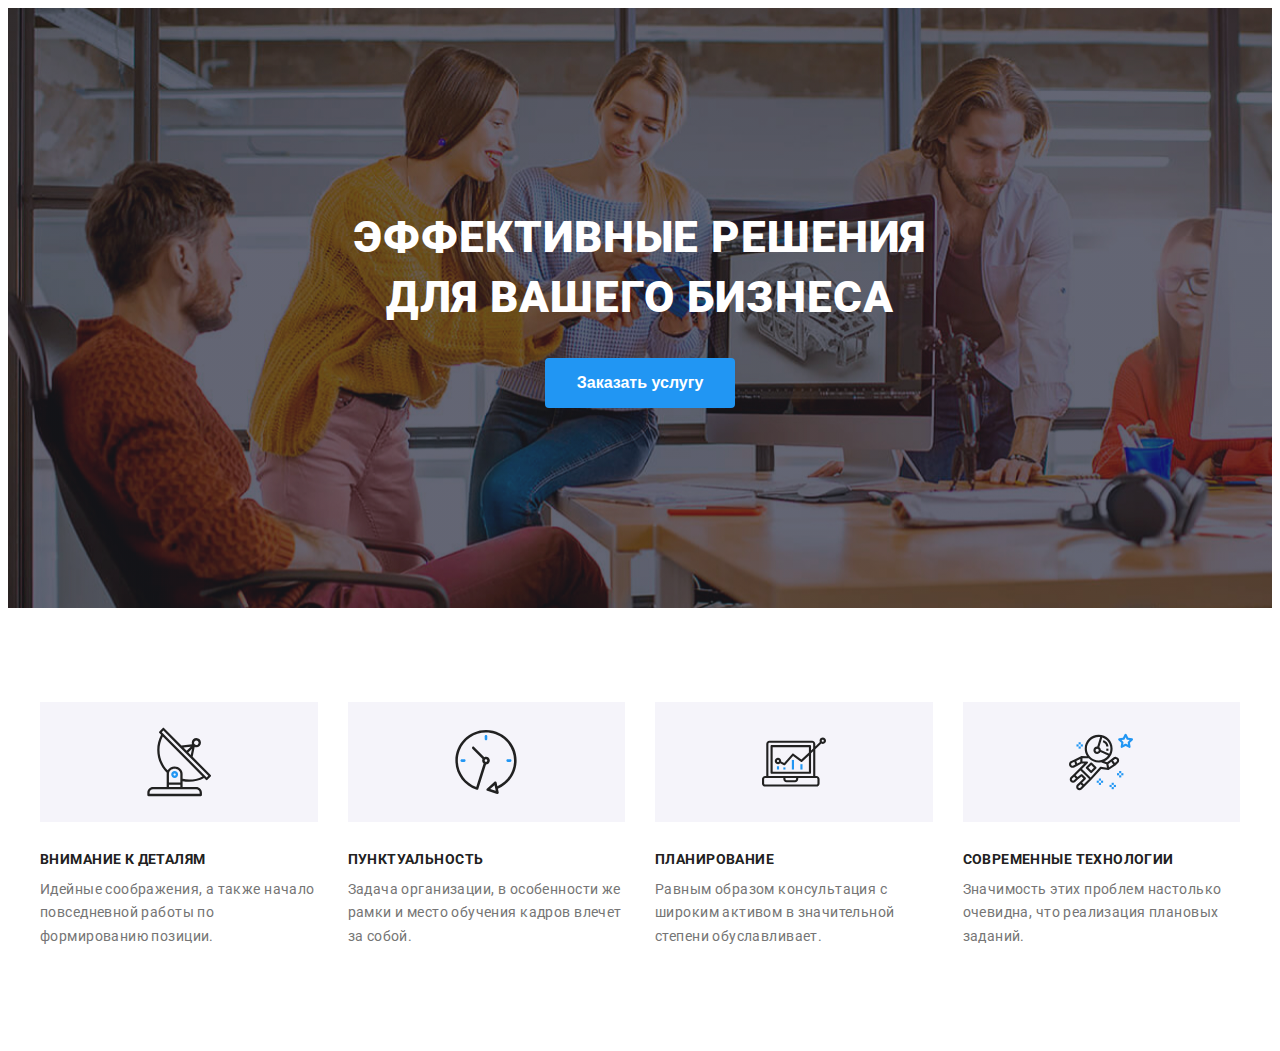
==== index.html @ 49d6c53d "hero and advantages sections adaptive layout" ====
<!DOCTYPE html>
<html lang="ru">
  <head>
    <meta charset="UTF-8" />
    <!-- <meta http-equiv="X-UA-Compatible" content="IE=edge" /> -->
    <meta name="viewport" content="width=device-width, initial-scale=1, user-scalable=no" />
    <title>Студия</title>
    <link rel="preconnect" href="https://fonts.gstatic.com" />
    <link
      href="https://fonts.googleapis.com/css2?family=Raleway:wght@700&family=Roboto:wght@400;500;700;900&display=swap"
      rel="stylesheet"
    />
    <link
      rel="stylesheet"
      href="https://cdnjs.cloudflare.com/ajax/libs/modern-normalize/1.1.0/modern-normalize.min.css"
      integrity="sha512-wpPYUAdjBVSE4KJnH1VR1HeZfpl1ub8YT/NKx4PuQ5NmX2tKuGu6U/JRp5y+Y8XG2tV+wKQpNHVUX03MfMFn9Q=="
      crossorigin="anonymous"
      referrerpolicy="no-referrer"
    />
    <link
      rel="stylesheet"
      href="https://cdnjs.cloudflare.com/ajax/libs/animate.css/4.1.1/animate.min.css"
    />
    <link rel="stylesheet" href="./css/main.min.css" />
  </head>
  <body>
    <!-- Header block -->
    <!-- <header class="header">
      <div class="container header-container">
        <nav class="navigation">
          <a class="logo link animate__bounceIn" href="index.html"
            ><span class="logo__accent">Web</span>Studio</a
          >
          <ul class="menu list">
            <li class="menu__item">
              <a class="menu__link link current" href="./index.html">Студия</a>
            </li>
            <li class="menu__item">
              <a class="menu__link link" href="./portfolio.html">Портфолио</a>
            </li>
            <li class="menu__item">
              <a class="menu__link link" href="/">Контакты</a>
            </li>
          </ul>
        </nav> -->

    <!-- Contact us header block -->
    <!-- <a class="header__contact-link link email" href="mailto:info@devstudio.com">
          <svg class="header__email-icon" width="16" height="12">
            <use href="./img/icons.svg#icon-header-envelope"></use>
          </svg>
          info@devstudio.com
        </a>
        <a class="header__contact-link link" href="tel:+380961111111">
          <svg class="header__smartphone-icon" width="10" height="16">
            <use href="./img/icons.svg#icon-header-smartphone"></use>
          </svg>
          +38 096 111 11 11
        </a>
      </div>
    </header> -->

    <!-- Main section -->
    <main>
      <!-- Hero block -->
      <section class="hero">
        <h1 class="hero__main-title">Эффективные решения<br />для вашего бизнеса</h1>
        <button class="modal-btn" type="button" data-modal-open>Заказать услугу</button>
      </section>

      <!-- Advantages section -->
      <section class="advantages section">
        <div class="container">
          <h2 class="title visually-hidden">Наши преимущества</h2>
          <ul class="advantages-list list">
            <li class="advantages__list-item">
              <div class="advantages__image-content">
                <svg class="advantages__image-item">
                  <use href="./img/icons.svg#icon-advantages-satelite"></use>
                </svg>
              </div>
              <h3 class="advantages__list-item-title">Внимание к деталям</h3>
              <p class="advantages__list-item-text">
                Идейные соображения, а также начало повседневной работы по формированию позиции.
              </p>
            </li>
            <li class="advantages__list-item">
              <div class="advantages__image-content">
                <svg class="advantages__image-item">
                  <use href="./img/icons.svg#icon-advantages-clock"></use>
                </svg>
              </div>
              <h3 class="advantages__list-item-title">Пунктуальность</h3>
              <p class="advantages__list-item-text">
                Задача организации, в особенности же рамки и место обучения кадров влечет за собой.
              </p>
            </li>
            <li class="advantages__list-item">
              <div class="advantages__image-content">
                <svg class="advantages__image-item">
                  <use href="./img/icons.svg#icon-advantages-laptop-diagram"></use>
                </svg>
              </div>
              <h3 class="advantages__list-item-title">Планирование</h3>
              <p class="advantages__list-item-text">
                Равным образом консультация с широким активом в значительной степени обуславливает.
              </p>
            </li>
            <li class="advantages__list-item">
              <div class="advantages__image-content">
                <svg class="advantages__image-item">
                  <use href="./img/icons.svg#icon-advantages-astronaut"></use>
                </svg>
              </div>
              <h3 class="advantages__list-item-title">Современные технологии</h3>
              <p class="advantages__list-item-text">
                Значимость этих проблем настолько очевидна, что реализация плановых заданий.
              </p>
            </li>
          </ul>
        </div>
      </section>

      <!-- What we do section -->
      <!-- <section class="duties section">
        <div class="container">
          <h2 class="title">Чем мы занимаемся</h2>
          <ul class="duties__list list">
            <li class="duties__item">
              <div class="duties__thumb">
                <img
                  class="duties__image"
                  src="./img/what-we-do/img11.jpg"
                  alt="разработчик пишет код"
                  width="370"
                  height="294"
                />
                <p class="duties__thumb-description">Десктопные приложения</p>
              </div>
            </li>
            <li class="duties__item">
              <div class="duties__thumb">
                <img
                  class="duties__image"
                  src="./img/what-we-do/img22.jpg"
                  alt="дизайн макета сайта на мобильном устройстве"
                  width="370"
                  height="294"
                />
                <p class="duties__thumb-description">Мобильные приложения</p>
              </div>
            </li>
            <li class="duties__item">
              <div class="duties__thumb">
                <img
                  class="duties__image"
                  src="./img/what-we-do/img33.jpg"
                  alt="селекция цветов"
                  width="370"
                  height="294"
                />
                <p class="duties__thumb-description">Дизайнерские решения</p>
              </div>
            </li>
          </ul>
        </div>
      </section> -->

      <!-- Our team section -->
      <!-- <section class="team section">
        <div class="container">
          <h2 class="title">Наша команда</h2>
          <ul class="team-list list">
            <li class="team-list-item">
              <img
                class="team-image"
                src="./img/team/igor1.jpg"
                alt="разработчик игорь"
                width="270"
                height="260"
              />
              <div class="team-section-content">
                <h3 class="team-subtitle">Игорь Демьяненко</h3>
                <p class="team-text" lang="en">Product Designer</p>
                <ul class="social-media-list list">
                  <li class="social-media-item">
                    <a class="social-media-link" href="/">
                      <svg class="social-media-image" width="20" height="20">
                        <use href="./img/icons.svg#icon-team-instagram"></use>
                      </svg>
                    </a>
                  </li>

                  <li class="social-media-item">
                    <a class="social-media-link" href="/">
                      <svg class="social-media-image" width="20" height="20">
                        <use href="./img/icons.svg#icon-team-twitter"></use>
                      </svg>
                    </a>
                  </li>

                  <li class="social-media-item">
                    <a class="social-media-link" href="/">
                      <svg class="social-media-image" width="20" height="20">
                        <use href="./img/icons.svg#icon-team-facebook"></use>
                      </svg>
                    </a>
                  </li>

                  <li class="social-media-item">
                    <a class="social-media-link" href="/">
                      <svg class="social-media-image" width="20" height="20">
                        <use href="./img/icons.svg#icon-team-linkedin"></use>
                      </svg>
                    </a>
                  </li>
                </ul>
              </div>
            </li>

            <li class="team-list-item">
              <img
                class="team-image"
                src="./img/team/olga1.jpg"
                alt="разработчица ольга"
                width="270"
                height="260"
              />
              <div class="team-section-content">
                <h3 class="team-subtitle">Ольга Репина</h3>
                <p class="team-text" lang="en">Frontend Developer</p>
                <ul class="social-media-list list">
                  <li class="social-media-item">
                    <a class="social-media-link" href="/">
                      <svg class="social-media-image" width="20" height="20">
                        <use href="./img/icons.svg#icon-team-instagram"></use>
                      </svg>
                    </a>
                  </li>

                  <li class="social-media-item">
                    <a class="social-media-link" href="/">
                      <svg class="social-media-image" width="20" height="20">
                        <use href="./img/icons.svg#icon-team-twitter"></use>
                      </svg>
                    </a>
                  </li>

                  <li class="social-media-item">
                    <a class="social-media-link" href="/">
                      <svg class="social-media-image" width="20" height="20">
                        <use href="./img/icons.svg#icon-team-facebook"></use>
                      </svg>
                    </a>
                  </li>

                  <li class="social-media-item">
                    <a class="social-media-link" href="/">
                      <svg class="social-media-image" width="20" height="20">
                        <use href="./img/icons.svg#icon-team-linkedin"></use>
                      </svg>
                    </a>
                  </li>
                </ul>
              </div>
            </li>

            <li class="team-list-item">
              <img
                class="team-image"
                src="./img/team/nicholas1.jpg"
                alt="разработчик николай"
                width="270"
                height="260"
              />
              <div class="team-section-content">
                <h3 class="team-subtitle">Николай Тарасов</h3>
                <p class="team-text" lang="en">Marketing</p>
                <ul class="social-media-list list">
                  <li class="social-media-item">
                    <a class="social-media-link" href="/">
                      <svg class="social-media-image" width="20" height="20">
                        <use href="./img/icons.svg#icon-team-instagram"></use>
                      </svg>
                    </a>
                  </li>

                  <li class="social-media-item">
                    <a class="social-media-link" href="/">
                      <svg class="social-media-image" width="20" height="20">
                        <use href="./img/icons.svg#icon-team-twitter"></use>
                      </svg>
                    </a>
                  </li>

                  <li class="social-media-item">
                    <a class="social-media-link" href="/">
                      <svg class="social-media-image" width="20" height="20">
                        <use href="./img/icons.svg#icon-team-facebook"></use>
                      </svg>
                    </a>
                  </li>

                  <li class="social-media-item">
                    <a class="social-media-link" href="/">
                      <svg class="social-media-image" width="20" height="20">
                        <use href="./img/icons.svg#icon-team-linkedin"></use>
                      </svg>
                    </a>
                  </li>
                </ul>
              </div>
            </li>

            <li class="team-list-item">
              <img
                class="team-image"
                src="./img/team/michael1.jpg"
                alt="разработчик михаил"
                width="270"
                height="260"
              />
              <div class="team-section-content">
                <h3 class="team-subtitle">Михаил Ермаков</h3>
                <p class="team-text" lang="en">UI Designer</p>
                <ul class="social-media-list list">
                  <li class="social-media-item">
                    <a class="social-media-link" href="/">
                      <svg class="social-media-image" width="20" height="20">
                        <use href="./img/icons.svg#icon-team-instagram"></use>
                      </svg>
                    </a>
                  </li>

                  <li class="social-media-item">
                    <a class="social-media-link" href="/">
                      <svg class="social-media-image" width="20" height="20">
                        <use href="./img/icons.svg#icon-team-twitter"></use>
                      </svg>
                    </a>
                  </li>

                  <li class="social-media-item">
                    <a class="social-media-link" href="/">
                      <svg class="social-media-image" width="20" height="20">
                        <use href="./img/icons.svg#icon-team-facebook"></use>
                      </svg>
                    </a>
                  </li>

                  <li class="social-media-item">
                    <a class="social-media-link" href="/">
                      <svg class="social-media-image" width="20" height="20">
                        <use href="./img/icons.svg#icon-team-linkedin"></use>
                      </svg>
                    </a>
                  </li>
                </ul>
              </div>
            </li>
          </ul>
        </div>
      </section> -->

      <!-- Our clients section -->
      <!-- <section class="clients-section">
        <div class="container">
          <div class="clients-content">
            <h2 class="title">Постоянные клиенты</h2>
            <ul class="our-clients-list list">
              <li class="our-clients-item">
                <a class="our-clients-link" href="/">
                  <svg class="our-clients-image" width="41" height="46">
                    <use href="./img/icons.svg#icon-clients-ya-and-co"></use>
                  </svg>
                </a>
              </li>
              <li class="our-clients-item">
                <a class="our-clients-link" href="/">
                  <svg class="our-clients-image" width="40" height="52">
                    <use href="./img/icons.svg#icon-clients-tag-line-here-company"></use>
                  </svg>
                </a>
              </li>
              <li class="our-clients-item">
                <a class="our-clients-link" href="/">
                  <svg class="our-clients-image" width="43" height="41">
                    <use href="./img/icons.svg#icon-clients-company"></use>
                  </svg>
                </a>
              </li>
              <li class="our-clients-item">
                <a class="our-clients-link" href="/">
                  <svg class="our-clients-image" width="84" height="41">
                    <use href="./img/icons.svg#icon-clients-fosters-peters"></use>
                  </svg>
                </a>
              </li>
              <li class="our-clients-item">
                <a class="our-clients-link" href="/">
                  <svg class="our-clients-image" width="63" height="45">
                    <use href="./img/icons.svg#icon-clients-brand"></use>
                  </svg>
                </a>
              </li>
              <li class="our-clients-item">
                <a class="our-clients-link" href="/">
                  <svg class="our-clients-image" width="94" height="44">
                    <use href="./img/icons.svg#icon-clients-company-tag-line"></use>
                  </svg>
                </a>
              </li>
            </ul>
          </div>
        </div>
      </section> -->
    </main>

    <!-- Contact us footer section -->
    <!-- <footer class="footer">
      <div class="container">
        <div class="footer-content">
          <div class="footer-address-container">
            <a class="logo footer-logo link" href="./index.html">
              <span class="logo__accent">Web</span><span class="logo-text">Studio</span>
            </a>
            <ul class="footer-list list">
              <li class="footer-item">
                <address class="footer-address">
                  <a
                    class="footer-link link address"
                    href="https://goo.gl/maps/jHkkeHPNADYMm9U96"
                    target="_blank"
                    rel="   noopener noreferrer"
                    >г. Киев, пр-т Леси Украинки, 26
                  </a>
                </address>
              </li>
              <li class="footer-item">
                <address class="footer-address">
                  <a class="footer-link link" href="mailto:info@devstudio.com"
                    >info@devstudio.com</a
                  >
                </address>
              </li>
              <li class="footer-item">
                <address class="footer-address">
                  <a class="footer-link link" href="tel:+380961111111">+38 096 111 11 11</a>
                </address>
              </li>
            </ul>
          </div>
          <div class="footer-social-media-content">
            <p class="footer-social-media-text">присоединяйтесь</p>
            <ul class="social-media-list list">
              <li class="social-media-item">
                <a class="social-media-link footer-social-media-link" href="/">
                  <svg class="footer-social-media-image social-media-image" width="20" height="20">
                    <use href="./img/icons.svg#icon-team-instagram"></use>
                  </svg>
                </a>
              </li>

              <li class="social-media-item">
                <a class="social-media-link footer-social-media-link" href="/">
                  <svg class="footer-social-media-image social-media-image" width="20" height="20">
                    <use href="./img/icons.svg#icon-team-twitter"></use>
                  </svg>
                </a>
              </li>

              <li class="social-media-item">
                <a class="social-media-link footer-social-media-link" href="/">
                  <svg class="footer-social-media-image social-media-image" width="20" height="20">
                    <use href="./img/icons.svg#icon-team-facebook"></use>
                  </svg>
                </a>
              </li>

              <li class="social-media-item">
                <a class="social-media-link footer-social-media-link" href="/">
                  <svg class="footer-social-media-image social-media-image" width="20" height="20">
                    <use href="./img/icons.svg#icon-team-linkedin"></use>
                  </svg>
                </a>
              </li>
            </ul>
          </div>
          <div class="footer-form-content">
            <form class="footer-form" action="#">
              <p class="footer-form-head">подпишитесь на рассылку</p>
              <input
                type="email"
                class="footer-form-input"
                name="user-email"
                placeholder="E-mail"
              />
              <button type="submit" class="footer-form-btn">
                Подписаться
                <svg class="footer-form-btn-icon">
                  <use href="./img/icons.svg#icon-icon-send"></use>
                </svg>
              </button>
            </form>
          </div>
        </div>
      </div>
    </footer> -->

    <div class="backdrop is-hidden" data-modal>
      <div class="modal">
        <button type="button" class="close-button" data-modal-close>
          <svg class="close-button-img">
            <use href="./img/icons.svg#icon-close-black"></use>
          </svg>
        </button>
        <form class="modal-form" action="#">
          <p class="modal-form-main-txt">Оставьте свои данные, мы вам перезвоним</p>
          <label class="modal-form-field">
            Имя
            <span class="modal-form-input-wrapper">
              <input
                type="text"
                class="modal-form-input"
                name="user-name"
                minlength="2"
                pattern="[a-zA-Zа-яА-Я]+"
                title="Имя должно содержать символы латиницы или кирилицы"
                required
              />
              <svg class="modal-form-input-icon">
                <use href="./img/icons.svg#icon-person-black"></use>
              </svg>
            </span>
          </label>
          <label class="modal-form-field">
            Телефон
            <span class="modal-form-input-wrapper">
              <input
                type="tel"
                class="modal-form-input"
                name="user-tel"
                pattern="[0-9]{3}-[0-9]{3}-[0-9]{2}-[0-9]{2}"
                title="099-000-00-00"
                required
              />
              <svg class="modal-form-input-icon">
                <use href="./img/icons.svg#icon-phone-black"></use>
              </svg>
            </span>
          </label>
          <label class="modal-form-field">
            Почта
            <span class="modal-form-input-wrapper">
              <input type="email" class="modal-form-input" name="user-email" required />
              <svg class="modal-form-input-icon">
                <use href="./img/icons.svg#icon-email-black"></use>
              </svg>
            </span>
          </label>
          <label class="modal-form-field modal-form-textarea">
            Комментарий
            <textarea
              class="modal-form-comment"
              name="user-comment"
              placeholder="Введите текст"
            ></textarea>
          </label>
          <input type="checkbox" class="modal-form-checkbox visually-hidden" id="accept-policy" />
          <label class="modal-form-checkbox-label" for="accept-policy"
            >Соглашаюсь с рассылкой и принимаю&NonBreakingSpace;
            <a href="#" class="modal-form-label-link">Условия договора</a></label
          >
          <button type="submit" class="modal-form-submit">Отправить</button>
        </form>
      </div>
    </div>

    <script src="./js/modal.js"></script>
  </body>
</html>
---- css/main.min.css ----
:root{--main-font: 'Roboto', sans-serif;--secondary-font: 'Raleway', sans-serif;--accent-color: #2196f3;--description-text-color: #757575;--headings-color: #212121;--team-background-color: #f5f4fa;--card-set-gap: 30px}.visually-hidden{position:absolute !important;clip:rect(1px 1px 1px 1px);clip:rect(1px, 1px, 1px, 1px);padding:0 !important;border:0 !important;height:1px !important;width:1px !important;overflow:hidden}body{font-family:var(--main-font);color:var(--description-text-color);background-color:#ffffff}h1,h2,h3,h4,h5,h6,p{margin-top:0;margin-bottom:0}ul,ol{margin-top:0;margin-bottom:0;padding-left:0}img{display:block}.list{list-style:none}.link{text-decoration:none;transition:color 250ms cubic-bezier(0.4, 0, 0.2, 1)}.section{padding-top:60px;padding-bottom:60px}@media screen and (min-width: 1200px){.section{padding-top:94px;padding-bottom:94px}}.title{font-weight:700;font-size:36px;line-height:1.16;text-align:center;letter-spacing:0.03em;color:var(--headings-color);margin-bottom:50px}.container{width:100%;margin:0 auto;padding-left:15px;padding-right:15px}@media screen and (min-width: 480px){.container{max-width:480px}}@media screen and (min-width: 768px){.container{max-width:768px}}@media screen and (min-width: 1200px){.container{max-width:1200px}}.logo{font-family:var(--secondary-font);font-weight:700;font-size:26px;line-height:1.19;letter-spacing:0.03em;margin-right:93px;color:#000000;animation-duration:2000ms;animation-delay:2000ms;animation-iteration-count:infinite}.logo__accent{font-family:var(--secondary-font);font-weight:700;font-size:26px;line-height:1.19;letter-spacing:0.03em;color:var(--accent-color)}.logo-text{color:#ffffff}.social-media-content{padding-left:32px;padding-right:32px;padding-bottom:30px}.social-media-list{display:flex;justify-content:space-between}.social-media-item:not(:last-child){margin-right:10px}.social-media-link{display:flex;align-items:center;justify-content:center;width:44px;height:44px;border-radius:50%;background-color:transparent;fill:#afb1b8;transition:background-color 250ms cubic-bezier(0.4, 0, 0.2, 1)}.social-media-link:hover,.social-media-link:focus{fill:#ffffff;background-color:var(--accent-color)}.footer-social-media-image{fill:#ffffff}.footer-social-media-link{background-color:rgba(255,255,255,0.1)}.footer-social-media-link:hover,.footer-social-media-link:focus{fill:#ffffff;background-color:var(--accent-color)}.projects-btn-list{display:flex;justify-content:center;margin-bottom:50px}.projects-item:not(:last-child){margin-right:8px}.projects-btn{font-family:var(--main-font);font-weight:500;font-size:16px;line-height:1.62;text-align:center;letter-spacing:0.03em;cursor:pointer;color:var(--headings-color);background:#f5f4fa;border-radius:4px;border:none;padding:6px 22px 6px 22px;transition:background-color 250ms cubic-bezier(0.4, 0, 0.2, 1),box-shadow 250ms cubic-bezier(0.4, 0, 0.2, 1)}.projects-btn:hover,.projects-btn:focus{background-color:var(--accent-color);color:#ffffff;box-shadow:0px 3px 1px rgba(0,0,0,0.1),0px 1px 2px rgba(0,0,0,0.08),0px 2px 2px rgba(0,0,0,0.12)}.projects-btn.current{background-color:var(--accent-color);color:#ffffff;transition:box-shadow 250ms cubic-bezier(0.4, 0, 0.2, 1)}.backdrop{position:fixed;top:0;left:0;width:100vw;height:100vh;background-color:rgba(0,0,0,0.2);visibility:visible;opacity:1;pointer-events:auto;transition:opacity 250ms cubic-bezier(0.4, 0, 0.2, 1)}.backdrop.is-hidden{visibility:hidden;opacity:0;pointer-events:none}.modal{position:absolute;left:50%;top:50%;width:528px;min-height:580px;padding:40px;background-color:#ffffff;transform:translate(-50%, -50%) scale(1);transition:transform 250ms cubic-bezier(0.4, 0, 0.2, 1)}.backdrop.is-hidden .modal{transform:translate(-50%, -50%) scale(1.4)}.close-button{position:absolute;top:8px;right:8px;background-color:transparent;border-radius:50%;border:1px solid rgba(0,0,0,0.1);cursor:pointer;width:30px;height:30px;padding:5px}.close-button-img{width:18px;height:18px;transition:fill 250ms cubic-bezier(0.4, 0, 0.2, 1)}.close-button:focus .close-button-img,.close-button:hover .close-button-img{fill:var(--accent-color)}.modal-form{display:flex;flex-direction:column}.modal-form-main-txt{font-weight:700;font-size:20px;line-height:1.15;text-align:center;letter-spacing:0.03em;margin-bottom:12px;color:#212121}.modal-form-field{font-weight:400;font-size:12px;line-height:1.16;letter-spacing:0.01em;color:#757575;margin-bottom:10px}.modal-form-textarea{margin-bottom:20px}.modal-form-input{width:100%;height:40px;border:1px solid rgba(33,33,33,0.2);border-radius:4px;padding-left:42px;font-size:16px;outline:none;cursor:pointer;transition:border-color 250ms cubic-bezier(0.4, 0, 0.2, 1)}.modal-form-input:focus{border-color:var(--accent-color)}.modal-form-input:hover{border-color:var(--accent-color)}.modal-form-input-wrapper{position:relative;display:block;margin-top:4px}.modal-form-input-icon{position:absolute;width:18px;height:18px;top:50%;left:12px;transform:translateY(-50%);transition:fill 250ms cubic-bezier(0.4, 0, 0.2, 1)}.modal-form-input:focus+.modal-form-input-icon{fill:var(--accent-color)}.modal-form-input:hover+.modal-form-input-icon{fill:var(--accent-color)}.modal-form-comment{width:100%;height:120px;margin-top:4px;padding:12px 16px;resize:none;border:1px solid rgba(33,33,33,0.2);border-radius:4px;outline:none;cursor:pointer;transition:border-color 250ms cubic-bezier(0.4, 0, 0.2, 1)}.modal-form-comment:focus,.modal-form-comment:hover{border-color:var(--accent-color)}.modal-form-comment::placeholder{color:rgba(117,117,117,0.5)}.modal-form-checkbox-label{display:flex;align-items:center;text-align:center;font-size:14px;line-height:1.71;letter-spacing:0.03em;margin-bottom:30px;margin-left:13px;color:#757575}.modal-form-checkbox-label::before{display:block;content:'';width:16px;height:15px;border:2px solid #000000;border-radius:2px;margin-right:7px;box-shadow:0px 4px 4px rgba(0,0,0,0.25);cursor:pointer}.modal-form-checkbox:checked+.modal-form-checkbox-label::before{background-color:var(--accent-color);background-image:url("../img/icon-check.svg");background-size:contain;border-color:var(--accent-color)}.modal-form-checkbox:focus+.modal-form-checkbox-label::before{border-color:var(--accent-color)}.modal-form-label-link{font-size:14px;line-height:1.71;letter-spacing:0.03em;text-decoration-line:underline;color:var(--accent-color)}.modal-form-submit{align-self:center;font-weight:700;font-size:16px;line-height:1.87;width:200px;height:50px;margin:0 auto;cursor:pointer;color:#ffffff;background:var(--accent-color);padding:10px 32px;border-radius:4px;border:none;text-align:center;letter-spacing:0.06em;filter:drop-shadow(0px 4px 4px rgba(0,0,0,0.25))}.header{padding-top:24px;padding-bottom:25px;border-bottom:1px solid #ececec}.header-container{display:flex;align-items:center}.navigation{display:flex;align-items:center}.menu{display:flex;align-items:center}.menu__item:not(:last-child){margin-right:50px}.menu__link{font-weight:500;font-size:14px;line-height:1.14;letter-spacing:0.02em;color:var(--headings-color)}.menu__link.current{position:relative;color:var(--accent-color)}.menu__link.current::after{content:'';position:absolute;bottom:-32px;left:0;width:100%;height:4px;background-color:var(--accent-color);border-radius:2px}.menu__link:hover,.menu__link:focus{color:var(--accent-color)}.header__contact-link{display:flex;align-items:center;font-weight:500;font-size:14px;line-height:1.14;letter-spacing:0.02em;color:var(--description-text-color)}.header__contact-link:hover,.header__contact-link:focus{color:var(--accent-color)}.email{margin-left:auto;margin-right:50px}.header__email-icon{margin-right:10px;fill:currentColor}.header__smartphone-icon{margin-right:10px;fill:currentColor}.hero{background-image:linear-gradient(rgba(47,48,58,0.4), rgba(47,48,58,0.4)),url(../img/hero/background-image.jpg);background-color:#2f303a;background-size:cover;padding-top:118px;padding-bottom:118px;text-align:center;letter-spacing:0.06em;max-width:1600рх}@media screen and (min-width: 1200px){.hero{padding-top:200px;padding-bottom:200px}}.hero__main-title{margin-bottom:30px;margin-left:auto;margin-right:auto;font-weight:900;font-size:26px;line-height:1.61;text-transform:uppercase;color:#ffffff}@media screen and (min-width: 480px){.hero__main-title{width:360px}}@media screen and (min-width: 1200px){.hero__main-title{width:696px;font-size:44px;line-height:1.36}}.modal-btn{font-weight:700;font-size:16px;line-height:1.87;display:block;margin:0 auto;cursor:pointer;color:#ffffff;background:var(--accent-color);padding:10px 32px;border-radius:4px;border:0}.advantages-list{margin-top:-30px}@media screen and (min-width: 768px){.advantages-list{margin-left:-30px;display:flex;flex-wrap:wrap}}@media screen and (min-width: 1200px){.advantages-list{flex-wrap:nowrap}}.advantages__list-item{margin-top:30px}@media screen and (min-width: 768px){.advantages__list-item{flex-basis:calc((100% - 60px) / 2);margin-left:30px}}@media screen and (min-width: 1200px){.advantages__list-item{flex-basis:calc((100% - 120px) / 4)}}.advantages__image-content{display:flex;justify-content:center;align-items:center;height:120px;margin-bottom:30px;background-color:#f5f4fa}.advantages__image-item{width:64px;height:70px}.advantages__list-item-title{font-weight:700;font-size:14px;line-height:1.14;letter-spacing:0.03em;text-transform:uppercase;color:var(--headings-color);margin-bottom:10px;text-align:center}@media screen and (min-width: 480px){.advantages__list-item-title{text-align:left}}.advantages__list-item-text{font-size:14px;line-height:1.71;letter-spacing:0.03em}.duties{padding-top:0}.duties__list{display:flex;margin-top:-30px;margin-left:-30px}.duties__item{flex-basis:calc((100% - 90px) / 3);margin-top:30px;margin-left:30px}.duties__thumb{position:relative}.duties__thumb-description{position:absolute;width:100%;left:0;bottom:0;font-weight:bold;font-size:14px;line-height:1.14;text-align:center;letter-spacing:0.03em;text-transform:uppercase;background-color:rgba(47,48,58,0.8);color:#ffffff;padding-top:27px;padding-bottom:27px}.team{padding-top:94px;background:var(--team-background-color)}.team-list{display:flex;flex-wrap:wrap;margin-top:-30px;margin-left:-30px}.team-list-item{flex-basis:calc((100% - 120px) / 4);margin-top:30px;margin-left:30px;box-shadow:0px 1px 3px rgba(0,0,0,0.12),0px 1px 1px rgba(0,0,0,0.14),0px 2px 1px rgba(0,0,0,0.2);border-radius:0px 0px 4px 4px}.team-section-content{padding-top:var(--card-set-gap);padding-left:32px;padding-right:32px;padding-bottom:var(--card-set-gap);background-color:#ffffff}.team-subtitle{font-weight:500;font-size:16px;line-height:1.18;text-align:center;letter-spacing:0.03em;color:var(--headings-color);margin-bottom:10px}.team-text{font-size:16px;line-height:1.18;text-align:center;letter-spacing:0.03em;margin-bottom:16px}.clients-section{padding-top:94px;padding-bottom:94px}.our-clients-list{display:flex}.our-clients-item:not(:last-child){margin-right:30px}.our-clients-link{display:flex;justify-content:center;align-items:center;width:170px;height:92px;border-radius:3px;border:1px solid #afb1b8;transition:filter 250ms cubic-bezier(0.4, 0, 0.2, 1)}.our-clients-link:hover,.our-clients-link:focus{filter:drop-shadow(0px 4px 4px rgba(0,0,0,0.25));border-color:var(--accent-color)}.our-clients-image{fill:#afb1b8}.our-clients-link:hover .our-clients-image,.our-clients-link:focus .our-clients-image{fill:var(--accent-color)}.footer{background:#2f303a;padding-top:60px;padding-bottom:60px;letter-spacing:0.03em}.footer-content{display:flex}.footer-address-container{margin-right:70px}.footer-social-media-text{font-weight:700;font-size:14px;line-height:1.14;text-transform:uppercase;color:#ffffff;margin-bottom:20px}.footer-social-media-content{padding-top:15px}.footer-link{font-style:normal;font-weight:400;font-size:14px;line-height:1.71;color:rgba(255,255,255,0.6)}.footer-link.address{color:#ffffff;margin-bottom:9px}.footer-link:hover,.footer-link:focus{color:#ffffff}.footer-logo{display:block;margin-bottom:20px}.footer-item:not(:last-child){margin-bottom:9px}.footer-form-content{margin-left:auto}.footer-form-head{font-weight:700;font-size:14px;line-height:1.14;letter-spacing:0.03em;text-transform:uppercase;color:#ffffff;margin-bottom:20px;padding-top:15px}.footer-form-input{border:1px solid rgba(255,255,255,0.3);filter:drop-shadow(0px 4px 4px rgba(0,0,0,0.15));border-radius:4px;width:358px;height:50px;padding-left:16px;padding-top:15px;padding-bottom:15px;margin-right:8px;background-color:#2f303a;border-color:rgba(197,170,170,0.3);color:#ffffff;transition:border-color 250ms cubic-bezier(0.4, 0, 0.2, 1);outline:none}.footer-form-input:focus{border-color:rgba(255,255,255,0.973)}.footer-form-input:focus::placeholder{align-items:center;letter-spacing:0.03em;color:rgba(255,255,255,0.6)}.footer-form-btn{position:relative;background:var(--accent-color);box-shadow:0px 4px 4px rgba(0,0,0,0.15);border-radius:4px;border:none;width:200px;height:50px;cursor:pointer;font-weight:700;font-size:16px;line-height:1.87;color:#ffffff;align-items:center;text-align:left;letter-spacing:0.06em;padding-left:29px;padding-top:10px;padding-bottom:10px}.footer-form-btn-icon{position:absolute;top:13px;right:28px;width:24px;height:24px;fill:#ffffff}.examples-heading{font-weight:700;font-size:18px;line-height:2;letter-spacing:0.06em;color:var(--headings-color);margin-bottom:4px}.examples-text{font-size:16px;line-height:1.87;letter-spacing:0.03em;color:var(--description-text-color)}.examples-list{display:flex;flex-wrap:wrap;margin-top:-30px;margin-left:-30px}.examples-item{margin-top:30px;margin-left:30px;flex-basis:calc((100% - 90px) / 3);background-color:#ffffff;transition:filter 250ms cubic-bezier(0.4, 0, 0.2, 1)}.examples-item:hover{filter:drop-shadow(0px 4px 4px rgba(0,0,0,0.25))}.examples-text-content{border:1px solid #eeeeee;padding:20px 24px}.examples-link{display:block;position:relative}.examples-link-image-wrapper{position:relative;overflow:hidden}.overlay{position:absolute;top:0;left:0;background-color:rgba(33,150,243,0.9);font-size:18px;line-height:1.56;letter-spacing:0.03em;color:#ffffff;padding:63px 24px;height:100%;width:100%;overflow:auto;transform:translateY(100%);transition:transform 250ms cubic-bezier(0.4, 0, 0.2, 1)}.examples-link:hover .overlay,.examples-link:focus .overlay{transform:translateY(0)}
/*# sourceMappingURL=main.min.css.map */
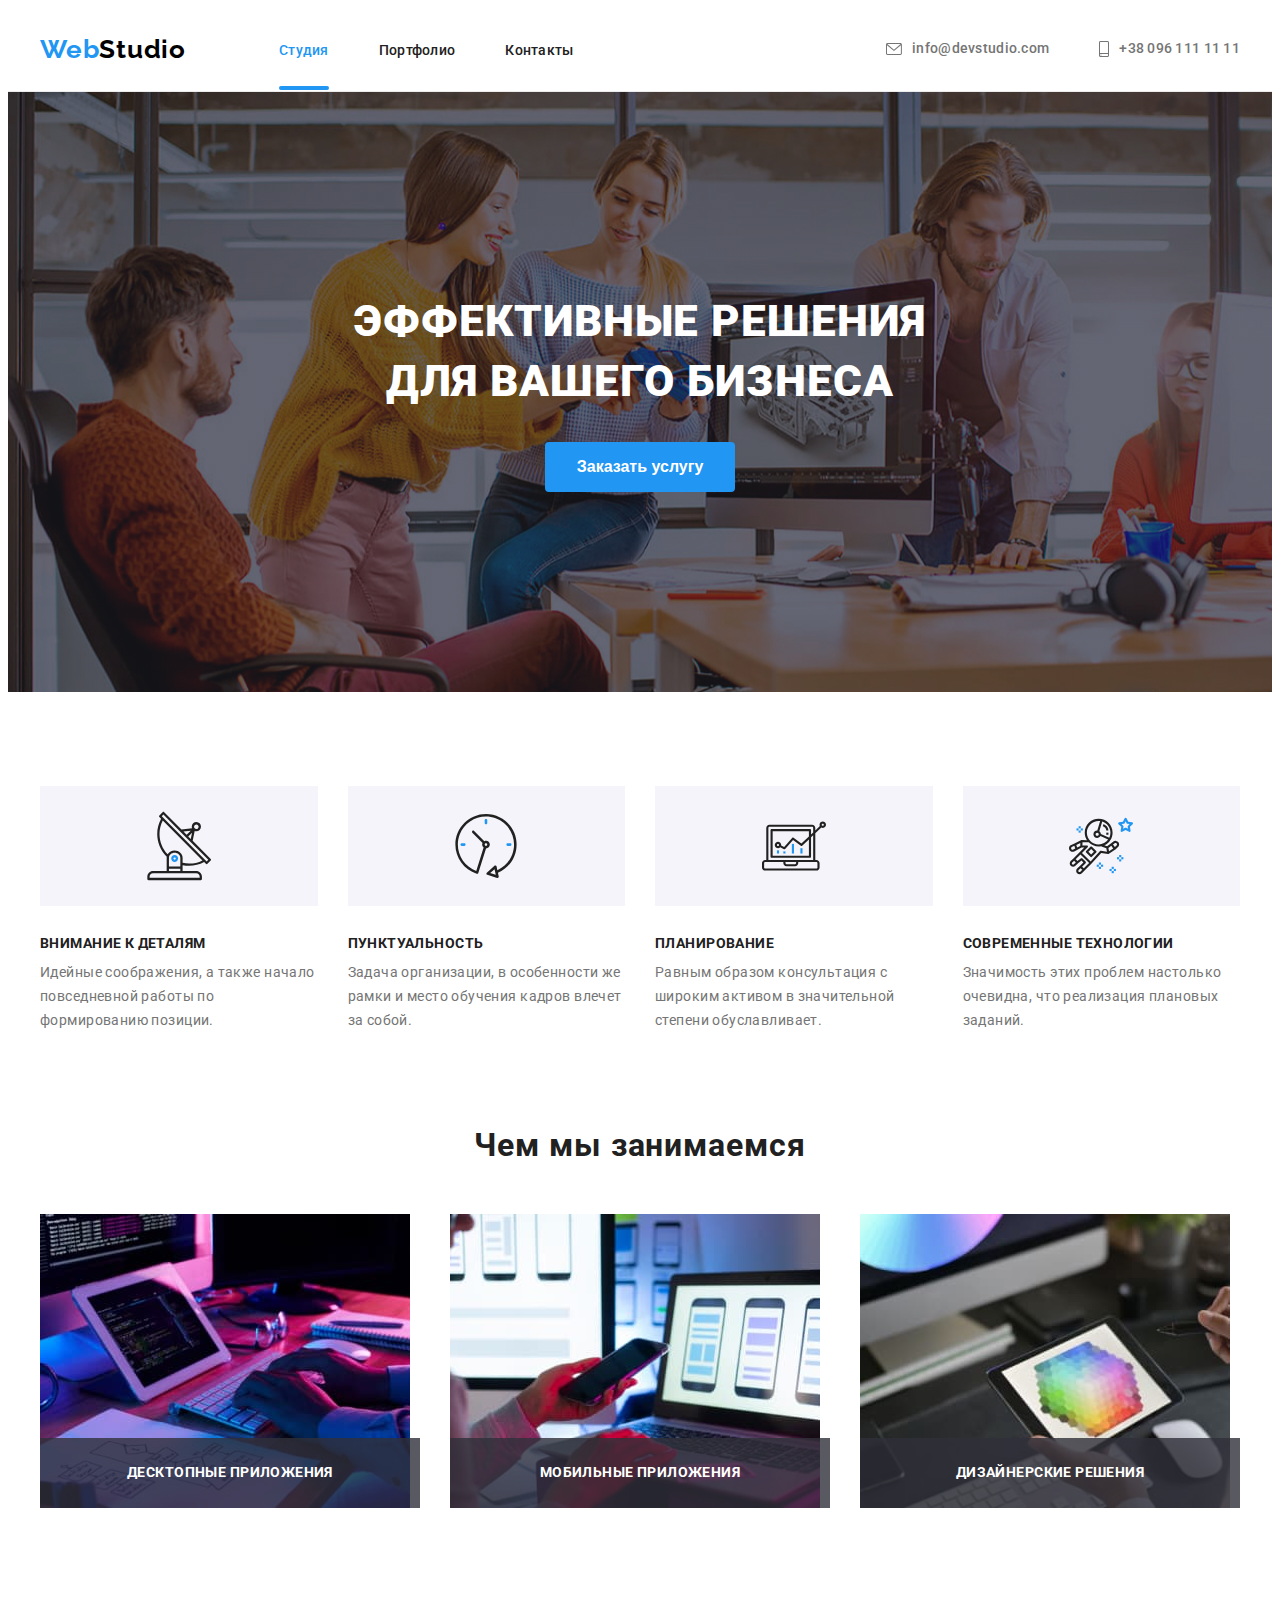
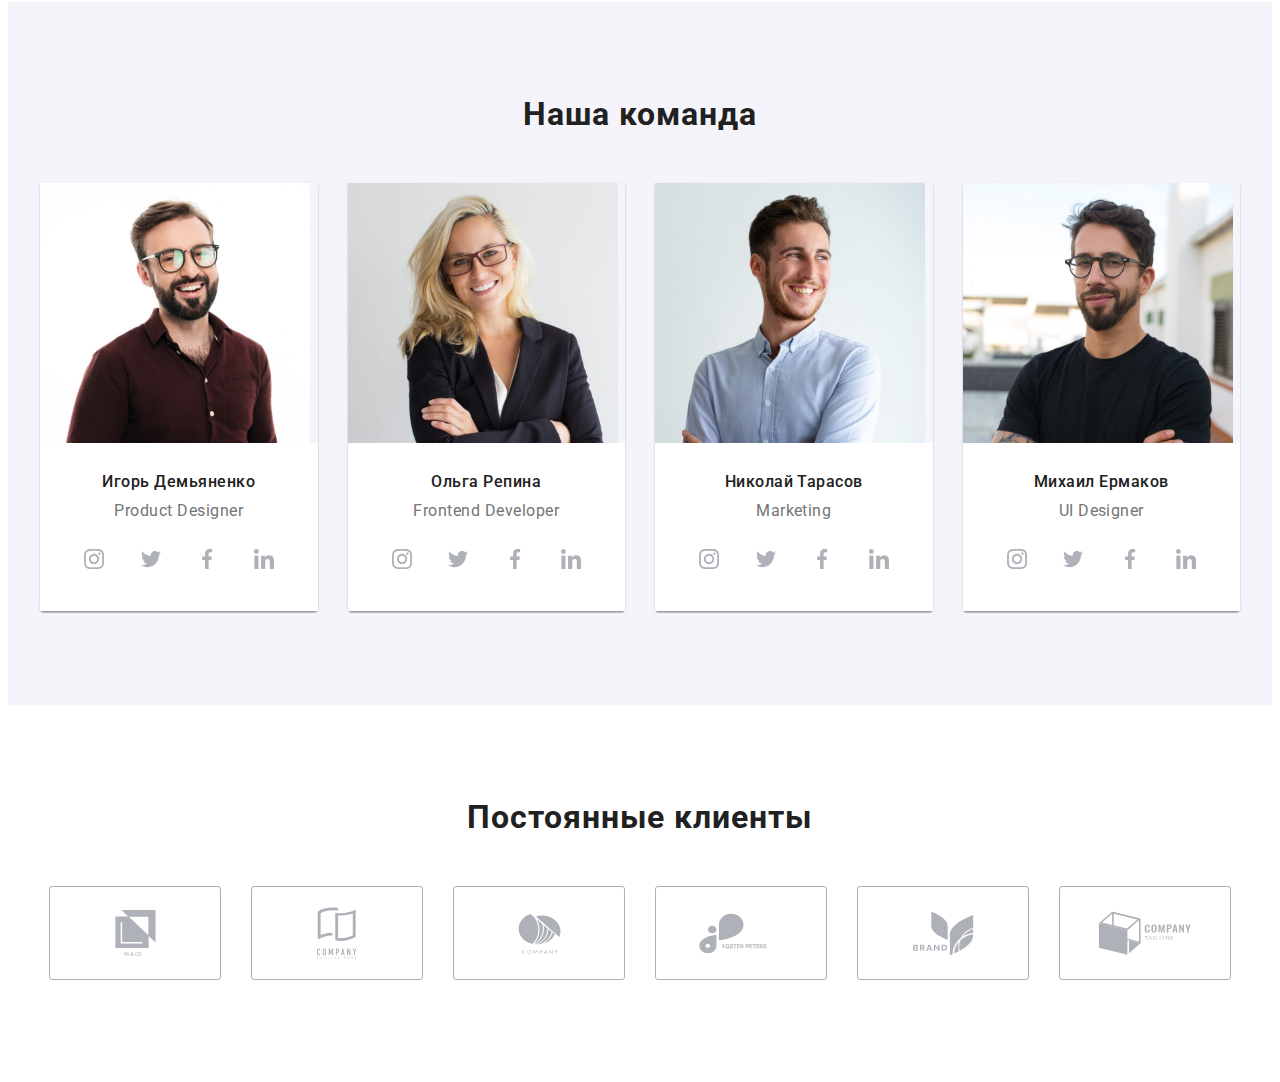
==== commit 153a5957: "duties, team and clients sections adaptive layout" ====
--- a/index.html
+++ b/index.html
@@ -25,12 +25,17 @@
   </head>
   <body>
     <!-- Header block -->
-    <!-- <header class="header">
+    <header class="header">
       <div class="container header-container">
         <nav class="navigation">
-          <a class="logo link animate__bounceIn" href="index.html"
-            ><span class="logo__accent">Web</span>Studio</a
-          >
+          <a class="logo link" href="index.html"><span class="logo__accent">Web</span>Studio </a>
+          <div class="mobile-container">
+            <button type="button" class="mobile__menu">
+              <svg class="mobile__hamburger">
+                <use href="./img/icons-sp.svg#hamburger"></use>
+              </svg>
+            </button>
+          </div>
           <ul class="menu list">
             <li class="menu__item">
               <a class="menu__link link current" href="./index.html">Студия</a>
@@ -42,10 +47,10 @@
               <a class="menu__link link" href="/">Контакты</a>
             </li>
           </ul>
-        </nav> -->
-
-    <!-- Contact us header block -->
-    <!-- <a class="header__contact-link link email" href="mailto:info@devstudio.com">
+        </nav>
+
+        <!-- Contact us header block -->
+        <a class="header__contact-link link email" href="mailto:info@devstudio.com">
           <svg class="header__email-icon" width="16" height="12">
             <use href="./img/icons.svg#icon-header-envelope"></use>
           </svg>
@@ -58,7 +63,7 @@
           +38 096 111 11 11
         </a>
       </div>
-    </header> -->
+    </header>
 
     <!-- Main section -->
     <main>
@@ -122,7 +127,7 @@
       </section>
 
       <!-- What we do section -->
-      <!-- <section class="duties section">
+      <section class="duties section responsibilities">
         <div class="container">
           <h2 class="title">Чем мы занимаемся</h2>
           <ul class="duties__list list">
@@ -164,10 +169,10 @@
             </li>
           </ul>
         </div>
-      </section> -->
+      </section>
 
       <!-- Our team section -->
-      <!-- <section class="team section">
+      <section class="team section">
         <div class="container">
           <h2 class="title">Наша команда</h2>
           <ul class="team-list list">
@@ -360,10 +365,10 @@
             </li>
           </ul>
         </div>
-      </section> -->
+      </section>
 
       <!-- Our clients section -->
-      <!-- <section class="clients-section">
+      <section class="clients-section">
         <div class="container">
           <div class="clients-content">
             <h2 class="title">Постоянные клиенты</h2>
@@ -413,7 +418,7 @@
             </ul>
           </div>
         </div>
-      </section> -->
+      </section>
     </main>
 
     <!-- Contact us footer section -->
--- a/css/main.min.css
+++ b/css/main.min.css
@@ -1,2 +1,2 @@
-:root{--main-font: 'Roboto', sans-serif;--secondary-font: 'Raleway', sans-serif;--accent-color: #2196f3;--description-text-color: #757575;--headings-color: #212121;--team-background-color: #f5f4fa;--card-set-gap: 30px}.visually-hidden{position:absolute !important;clip:rect(1px 1px 1px 1px);clip:rect(1px, 1px, 1px, 1px);padding:0 !important;border:0 !important;height:1px !important;width:1px !important;overflow:hidden}body{font-family:var(--main-font);color:var(--description-text-color);background-color:#ffffff}h1,h2,h3,h4,h5,h6,p{margin-top:0;margin-bottom:0}ul,ol{margin-top:0;margin-bottom:0;padding-left:0}img{display:block}.list{list-style:none}.link{text-decoration:none;transition:color 250ms cubic-bezier(0.4, 0, 0.2, 1)}.section{padding-top:60px;padding-bottom:60px}@media screen and (min-width: 1200px){.section{padding-top:94px;padding-bottom:94px}}.title{font-weight:700;font-size:36px;line-height:1.16;text-align:center;letter-spacing:0.03em;color:var(--headings-color);margin-bottom:50px}.container{width:100%;margin:0 auto;padding-left:15px;padding-right:15px}@media screen and (min-width: 480px){.container{max-width:480px}}@media screen and (min-width: 768px){.container{max-width:768px}}@media screen and (min-width: 1200px){.container{max-width:1200px}}.logo{font-family:var(--secondary-font);font-weight:700;font-size:26px;line-height:1.19;letter-spacing:0.03em;margin-right:93px;color:#000000;animation-duration:2000ms;animation-delay:2000ms;animation-iteration-count:infinite}.logo__accent{font-family:var(--secondary-font);font-weight:700;font-size:26px;line-height:1.19;letter-spacing:0.03em;color:var(--accent-color)}.logo-text{color:#ffffff}.social-media-content{padding-left:32px;padding-right:32px;padding-bottom:30px}.social-media-list{display:flex;justify-content:space-between}.social-media-item:not(:last-child){margin-right:10px}.social-media-link{display:flex;align-items:center;justify-content:center;width:44px;height:44px;border-radius:50%;background-color:transparent;fill:#afb1b8;transition:background-color 250ms cubic-bezier(0.4, 0, 0.2, 1)}.social-media-link:hover,.social-media-link:focus{fill:#ffffff;background-color:var(--accent-color)}.footer-social-media-image{fill:#ffffff}.footer-social-media-link{background-color:rgba(255,255,255,0.1)}.footer-social-media-link:hover,.footer-social-media-link:focus{fill:#ffffff;background-color:var(--accent-color)}.projects-btn-list{display:flex;justify-content:center;margin-bottom:50px}.projects-item:not(:last-child){margin-right:8px}.projects-btn{font-family:var(--main-font);font-weight:500;font-size:16px;line-height:1.62;text-align:center;letter-spacing:0.03em;cursor:pointer;color:var(--headings-color);background:#f5f4fa;border-radius:4px;border:none;padding:6px 22px 6px 22px;transition:background-color 250ms cubic-bezier(0.4, 0, 0.2, 1),box-shadow 250ms cubic-bezier(0.4, 0, 0.2, 1)}.projects-btn:hover,.projects-btn:focus{background-color:var(--accent-color);color:#ffffff;box-shadow:0px 3px 1px rgba(0,0,0,0.1),0px 1px 2px rgba(0,0,0,0.08),0px 2px 2px rgba(0,0,0,0.12)}.projects-btn.current{background-color:var(--accent-color);color:#ffffff;transition:box-shadow 250ms cubic-bezier(0.4, 0, 0.2, 1)}.backdrop{position:fixed;top:0;left:0;width:100vw;height:100vh;background-color:rgba(0,0,0,0.2);visibility:visible;opacity:1;pointer-events:auto;transition:opacity 250ms cubic-bezier(0.4, 0, 0.2, 1)}.backdrop.is-hidden{visibility:hidden;opacity:0;pointer-events:none}.modal{position:absolute;left:50%;top:50%;width:528px;min-height:580px;padding:40px;background-color:#ffffff;transform:translate(-50%, -50%) scale(1);transition:transform 250ms cubic-bezier(0.4, 0, 0.2, 1)}.backdrop.is-hidden .modal{transform:translate(-50%, -50%) scale(1.4)}.close-button{position:absolute;top:8px;right:8px;background-color:transparent;border-radius:50%;border:1px solid rgba(0,0,0,0.1);cursor:pointer;width:30px;height:30px;padding:5px}.close-button-img{width:18px;height:18px;transition:fill 250ms cubic-bezier(0.4, 0, 0.2, 1)}.close-button:focus .close-button-img,.close-button:hover .close-button-img{fill:var(--accent-color)}.modal-form{display:flex;flex-direction:column}.modal-form-main-txt{font-weight:700;font-size:20px;line-height:1.15;text-align:center;letter-spacing:0.03em;margin-bottom:12px;color:#212121}.modal-form-field{font-weight:400;font-size:12px;line-height:1.16;letter-spacing:0.01em;color:#757575;margin-bottom:10px}.modal-form-textarea{margin-bottom:20px}.modal-form-input{width:100%;height:40px;border:1px solid rgba(33,33,33,0.2);border-radius:4px;padding-left:42px;font-size:16px;outline:none;cursor:pointer;transition:border-color 250ms cubic-bezier(0.4, 0, 0.2, 1)}.modal-form-input:focus{border-color:var(--accent-color)}.modal-form-input:hover{border-color:var(--accent-color)}.modal-form-input-wrapper{position:relative;display:block;margin-top:4px}.modal-form-input-icon{position:absolute;width:18px;height:18px;top:50%;left:12px;transform:translateY(-50%);transition:fill 250ms cubic-bezier(0.4, 0, 0.2, 1)}.modal-form-input:focus+.modal-form-input-icon{fill:var(--accent-color)}.modal-form-input:hover+.modal-form-input-icon{fill:var(--accent-color)}.modal-form-comment{width:100%;height:120px;margin-top:4px;padding:12px 16px;resize:none;border:1px solid rgba(33,33,33,0.2);border-radius:4px;outline:none;cursor:pointer;transition:border-color 250ms cubic-bezier(0.4, 0, 0.2, 1)}.modal-form-comment:focus,.modal-form-comment:hover{border-color:var(--accent-color)}.modal-form-comment::placeholder{color:rgba(117,117,117,0.5)}.modal-form-checkbox-label{display:flex;align-items:center;text-align:center;font-size:14px;line-height:1.71;letter-spacing:0.03em;margin-bottom:30px;margin-left:13px;color:#757575}.modal-form-checkbox-label::before{display:block;content:'';width:16px;height:15px;border:2px solid #000000;border-radius:2px;margin-right:7px;box-shadow:0px 4px 4px rgba(0,0,0,0.25);cursor:pointer}.modal-form-checkbox:checked+.modal-form-checkbox-label::before{background-color:var(--accent-color);background-image:url("../img/icon-check.svg");background-size:contain;border-color:var(--accent-color)}.modal-form-checkbox:focus+.modal-form-checkbox-label::before{border-color:var(--accent-color)}.modal-form-label-link{font-size:14px;line-height:1.71;letter-spacing:0.03em;text-decoration-line:underline;color:var(--accent-color)}.modal-form-submit{align-self:center;font-weight:700;font-size:16px;line-height:1.87;width:200px;height:50px;margin:0 auto;cursor:pointer;color:#ffffff;background:var(--accent-color);padding:10px 32px;border-radius:4px;border:none;text-align:center;letter-spacing:0.06em;filter:drop-shadow(0px 4px 4px rgba(0,0,0,0.25))}.header{padding-top:24px;padding-bottom:25px;border-bottom:1px solid #ececec}.header-container{display:flex;align-items:center}.navigation{display:flex;align-items:center}.menu{display:flex;align-items:center}.menu__item:not(:last-child){margin-right:50px}.menu__link{font-weight:500;font-size:14px;line-height:1.14;letter-spacing:0.02em;color:var(--headings-color)}.menu__link.current{position:relative;color:var(--accent-color)}.menu__link.current::after{content:'';position:absolute;bottom:-32px;left:0;width:100%;height:4px;background-color:var(--accent-color);border-radius:2px}.menu__link:hover,.menu__link:focus{color:var(--accent-color)}.header__contact-link{display:flex;align-items:center;font-weight:500;font-size:14px;line-height:1.14;letter-spacing:0.02em;color:var(--description-text-color)}.header__contact-link:hover,.header__contact-link:focus{color:var(--accent-color)}.email{margin-left:auto;margin-right:50px}.header__email-icon{margin-right:10px;fill:currentColor}.header__smartphone-icon{margin-right:10px;fill:currentColor}.hero{background-image:linear-gradient(rgba(47,48,58,0.4), rgba(47,48,58,0.4)),url(../img/hero/background-image.jpg);background-color:#2f303a;background-size:cover;padding-top:118px;padding-bottom:118px;text-align:center;letter-spacing:0.06em;max-width:1600рх}@media screen and (min-width: 1200px){.hero{padding-top:200px;padding-bottom:200px}}.hero__main-title{margin-bottom:30px;margin-left:auto;margin-right:auto;font-weight:900;font-size:26px;line-height:1.61;text-transform:uppercase;color:#ffffff}@media screen and (min-width: 480px){.hero__main-title{width:360px}}@media screen and (min-width: 1200px){.hero__main-title{width:696px;font-size:44px;line-height:1.36}}.modal-btn{font-weight:700;font-size:16px;line-height:1.87;display:block;margin:0 auto;cursor:pointer;color:#ffffff;background:var(--accent-color);padding:10px 32px;border-radius:4px;border:0}.advantages-list{margin-top:-30px}@media screen and (min-width: 768px){.advantages-list{margin-left:-30px;display:flex;flex-wrap:wrap}}@media screen and (min-width: 1200px){.advantages-list{flex-wrap:nowrap}}.advantages__list-item{margin-top:30px}@media screen and (min-width: 768px){.advantages__list-item{flex-basis:calc((100% - 60px) / 2);margin-left:30px}}@media screen and (min-width: 1200px){.advantages__list-item{flex-basis:calc((100% - 120px) / 4)}}.advantages__image-content{display:flex;justify-content:center;align-items:center;height:120px;margin-bottom:30px;background-color:#f5f4fa}.advantages__image-item{width:64px;height:70px}.advantages__list-item-title{font-weight:700;font-size:14px;line-height:1.14;letter-spacing:0.03em;text-transform:uppercase;color:var(--headings-color);margin-bottom:10px;text-align:center}@media screen and (min-width: 480px){.advantages__list-item-title{text-align:left}}.advantages__list-item-text{font-size:14px;line-height:1.71;letter-spacing:0.03em}.duties{padding-top:0}.duties__list{display:flex;margin-top:-30px;margin-left:-30px}.duties__item{flex-basis:calc((100% - 90px) / 3);margin-top:30px;margin-left:30px}.duties__thumb{position:relative}.duties__thumb-description{position:absolute;width:100%;left:0;bottom:0;font-weight:bold;font-size:14px;line-height:1.14;text-align:center;letter-spacing:0.03em;text-transform:uppercase;background-color:rgba(47,48,58,0.8);color:#ffffff;padding-top:27px;padding-bottom:27px}.team{padding-top:94px;background:var(--team-background-color)}.team-list{display:flex;flex-wrap:wrap;margin-top:-30px;margin-left:-30px}.team-list-item{flex-basis:calc((100% - 120px) / 4);margin-top:30px;margin-left:30px;box-shadow:0px 1px 3px rgba(0,0,0,0.12),0px 1px 1px rgba(0,0,0,0.14),0px 2px 1px rgba(0,0,0,0.2);border-radius:0px 0px 4px 4px}.team-section-content{padding-top:var(--card-set-gap);padding-left:32px;padding-right:32px;padding-bottom:var(--card-set-gap);background-color:#ffffff}.team-subtitle{font-weight:500;font-size:16px;line-height:1.18;text-align:center;letter-spacing:0.03em;color:var(--headings-color);margin-bottom:10px}.team-text{font-size:16px;line-height:1.18;text-align:center;letter-spacing:0.03em;margin-bottom:16px}.clients-section{padding-top:94px;padding-bottom:94px}.our-clients-list{display:flex}.our-clients-item:not(:last-child){margin-right:30px}.our-clients-link{display:flex;justify-content:center;align-items:center;width:170px;height:92px;border-radius:3px;border:1px solid #afb1b8;transition:filter 250ms cubic-bezier(0.4, 0, 0.2, 1)}.our-clients-link:hover,.our-clients-link:focus{filter:drop-shadow(0px 4px 4px rgba(0,0,0,0.25));border-color:var(--accent-color)}.our-clients-image{fill:#afb1b8}.our-clients-link:hover .our-clients-image,.our-clients-link:focus .our-clients-image{fill:var(--accent-color)}.footer{background:#2f303a;padding-top:60px;padding-bottom:60px;letter-spacing:0.03em}.footer-content{display:flex}.footer-address-container{margin-right:70px}.footer-social-media-text{font-weight:700;font-size:14px;line-height:1.14;text-transform:uppercase;color:#ffffff;margin-bottom:20px}.footer-social-media-content{padding-top:15px}.footer-link{font-style:normal;font-weight:400;font-size:14px;line-height:1.71;color:rgba(255,255,255,0.6)}.footer-link.address{color:#ffffff;margin-bottom:9px}.footer-link:hover,.footer-link:focus{color:#ffffff}.footer-logo{display:block;margin-bottom:20px}.footer-item:not(:last-child){margin-bottom:9px}.footer-form-content{margin-left:auto}.footer-form-head{font-weight:700;font-size:14px;line-height:1.14;letter-spacing:0.03em;text-transform:uppercase;color:#ffffff;margin-bottom:20px;padding-top:15px}.footer-form-input{border:1px solid rgba(255,255,255,0.3);filter:drop-shadow(0px 4px 4px rgba(0,0,0,0.15));border-radius:4px;width:358px;height:50px;padding-left:16px;padding-top:15px;padding-bottom:15px;margin-right:8px;background-color:#2f303a;border-color:rgba(197,170,170,0.3);color:#ffffff;transition:border-color 250ms cubic-bezier(0.4, 0, 0.2, 1);outline:none}.footer-form-input:focus{border-color:rgba(255,255,255,0.973)}.footer-form-input:focus::placeholder{align-items:center;letter-spacing:0.03em;color:rgba(255,255,255,0.6)}.footer-form-btn{position:relative;background:var(--accent-color);box-shadow:0px 4px 4px rgba(0,0,0,0.15);border-radius:4px;border:none;width:200px;height:50px;cursor:pointer;font-weight:700;font-size:16px;line-height:1.87;color:#ffffff;align-items:center;text-align:left;letter-spacing:0.06em;padding-left:29px;padding-top:10px;padding-bottom:10px}.footer-form-btn-icon{position:absolute;top:13px;right:28px;width:24px;height:24px;fill:#ffffff}.examples-heading{font-weight:700;font-size:18px;line-height:2;letter-spacing:0.06em;color:var(--headings-color);margin-bottom:4px}.examples-text{font-size:16px;line-height:1.87;letter-spacing:0.03em;color:var(--description-text-color)}.examples-list{display:flex;flex-wrap:wrap;margin-top:-30px;margin-left:-30px}.examples-item{margin-top:30px;margin-left:30px;flex-basis:calc((100% - 90px) / 3);background-color:#ffffff;transition:filter 250ms cubic-bezier(0.4, 0, 0.2, 1)}.examples-item:hover{filter:drop-shadow(0px 4px 4px rgba(0,0,0,0.25))}.examples-text-content{border:1px solid #eeeeee;padding:20px 24px}.examples-link{display:block;position:relative}.examples-link-image-wrapper{position:relative;overflow:hidden}.overlay{position:absolute;top:0;left:0;background-color:rgba(33,150,243,0.9);font-size:18px;line-height:1.56;letter-spacing:0.03em;color:#ffffff;padding:63px 24px;height:100%;width:100%;overflow:auto;transform:translateY(100%);transition:transform 250ms cubic-bezier(0.4, 0, 0.2, 1)}.examples-link:hover .overlay,.examples-link:focus .overlay{transform:translateY(0)}
+:root{--main-font: 'Roboto', sans-serif;--secondary-font: 'Raleway', sans-serif;--accent-color: #2196f3;--description-text-color: #757575;--headings-color: #212121;--team-background-color: #f5f4fa;--card-set-gap: 30px}.visually-hidden{position:absolute !important;clip:rect(1px 1px 1px 1px);clip:rect(1px, 1px, 1px, 1px);padding:0 !important;border:0 !important;height:1px !important;width:1px !important;overflow:hidden}body{font-family:var(--main-font);color:var(--description-text-color);background-color:#ffffff}h1,h2,h3,h4,h5,h6,p{margin-top:0;margin-bottom:0}ul,ol{margin-top:0;margin-bottom:0;padding-left:0}img{display:block}.list{list-style:none}.link{text-decoration:none;transition:color 250ms cubic-bezier(0.4, 0, 0.2, 1)}.section{padding-top:60px;padding-bottom:60px}@media screen and (min-width: 1200px){.section{padding-top:94px;padding-bottom:94px}}.title{font-weight:700;font-size:28px;line-height:1.16;text-align:center;letter-spacing:0.03em;color:var(--headings-color);margin-bottom:30px}@media screen and (min-width: 1200px){.title{margin-bottom:50px;font-size:32px}}.container{width:100%;margin:0 auto;padding-left:15px;padding-right:15px}@media screen and (min-width: 480px){.container{max-width:480px}}@media screen and (min-width: 768px){.container{max-width:768px}}@media screen and (min-width: 1200px){.container{max-width:1200px}}.logo{font-family:var(--secondary-font);font-weight:700;font-size:26px;line-height:1.19;letter-spacing:0.03em;margin-right:93px;color:#000000;animation-duration:2000ms;animation-delay:2000ms;animation-iteration-count:infinite}.logo__accent{font-family:var(--secondary-font);font-weight:700;font-size:26px;line-height:1.19;letter-spacing:0.03em;color:var(--accent-color)}.logo-text{color:#ffffff}.social-media-content{padding-left:32px;padding-right:32px;padding-bottom:30px}.social-media-list{display:flex;justify-content:center}@media screen and (min-width: 1200px){.social-media-list{justify-content:space-between}}.social-media-item:not(:last-child){margin-right:10px}.social-media-link{display:flex;align-items:center;justify-content:center;width:44px;height:44px;border-radius:50%;background-color:transparent;fill:#afb1b8;transition:background-color 250ms cubic-bezier(0.4, 0, 0.2, 1)}.social-media-link:hover,.social-media-link:focus{fill:#ffffff;background-color:var(--accent-color)}.footer-social-media-image{fill:#ffffff}.footer-social-media-link{background-color:rgba(255,255,255,0.1)}.footer-social-media-link:hover,.footer-social-media-link:focus{fill:#ffffff;background-color:var(--accent-color)}.projects-btn-list{display:flex;justify-content:center;margin-bottom:50px}.projects-item:not(:last-child){margin-right:8px}.projects-btn{font-family:var(--main-font);font-weight:500;font-size:16px;line-height:1.62;text-align:center;letter-spacing:0.03em;cursor:pointer;color:var(--headings-color);background:#f5f4fa;border-radius:4px;border:none;padding:6px 22px 6px 22px;transition:background-color 250ms cubic-bezier(0.4, 0, 0.2, 1),box-shadow 250ms cubic-bezier(0.4, 0, 0.2, 1)}.projects-btn:hover,.projects-btn:focus{background-color:var(--accent-color);color:#ffffff;box-shadow:0px 3px 1px rgba(0,0,0,0.1),0px 1px 2px rgba(0,0,0,0.08),0px 2px 2px rgba(0,0,0,0.12)}.projects-btn.current{background-color:var(--accent-color);color:#ffffff;transition:box-shadow 250ms cubic-bezier(0.4, 0, 0.2, 1)}.backdrop{position:fixed;top:0;left:0;width:100vw;height:100vh;background-color:rgba(0,0,0,0.2);visibility:visible;opacity:1;pointer-events:auto;transition:opacity 250ms cubic-bezier(0.4, 0, 0.2, 1)}.backdrop.is-hidden{visibility:hidden;opacity:0;pointer-events:none}.modal{position:absolute;left:50%;top:50%;width:528px;min-height:580px;padding:40px;background-color:#ffffff;transform:translate(-50%, -50%) scale(1);transition:transform 250ms cubic-bezier(0.4, 0, 0.2, 1)}.backdrop.is-hidden .modal{transform:translate(-50%, -50%) scale(1.4)}.close-button{position:absolute;top:8px;right:8px;background-color:transparent;border-radius:50%;border:1px solid rgba(0,0,0,0.1);cursor:pointer;width:30px;height:30px;padding:5px}.close-button-img{width:18px;height:18px;transition:fill 250ms cubic-bezier(0.4, 0, 0.2, 1)}.close-button:focus .close-button-img,.close-button:hover .close-button-img{fill:var(--accent-color)}.modal-form{display:flex;flex-direction:column}.modal-form-main-txt{font-weight:700;font-size:20px;line-height:1.15;text-align:center;letter-spacing:0.03em;margin-bottom:12px;color:#212121}.modal-form-field{font-weight:400;font-size:12px;line-height:1.16;letter-spacing:0.01em;color:#757575;margin-bottom:10px}.modal-form-textarea{margin-bottom:20px}.modal-form-input{width:100%;height:40px;border:1px solid rgba(33,33,33,0.2);border-radius:4px;padding-left:42px;font-size:16px;outline:none;cursor:pointer;transition:border-color 250ms cubic-bezier(0.4, 0, 0.2, 1)}.modal-form-input:focus{border-color:var(--accent-color)}.modal-form-input:hover{border-color:var(--accent-color)}.modal-form-input-wrapper{position:relative;display:block;margin-top:4px}.modal-form-input-icon{position:absolute;width:18px;height:18px;top:50%;left:12px;transform:translateY(-50%);transition:fill 250ms cubic-bezier(0.4, 0, 0.2, 1)}.modal-form-input:focus+.modal-form-input-icon{fill:var(--accent-color)}.modal-form-input:hover+.modal-form-input-icon{fill:var(--accent-color)}.modal-form-comment{width:100%;height:120px;margin-top:4px;padding:12px 16px;resize:none;border:1px solid rgba(33,33,33,0.2);border-radius:4px;outline:none;cursor:pointer;transition:border-color 250ms cubic-bezier(0.4, 0, 0.2, 1)}.modal-form-comment:focus,.modal-form-comment:hover{border-color:var(--accent-color)}.modal-form-comment::placeholder{color:rgba(117,117,117,0.5)}.modal-form-checkbox-label{display:flex;align-items:center;text-align:center;font-size:14px;line-height:1.71;letter-spacing:0.03em;margin-bottom:30px;margin-left:13px;color:#757575}.modal-form-checkbox-label::before{display:block;content:'';width:16px;height:15px;border:2px solid #000000;border-radius:2px;margin-right:7px;box-shadow:0px 4px 4px rgba(0,0,0,0.25);cursor:pointer}.modal-form-checkbox:checked+.modal-form-checkbox-label::before{background-color:var(--accent-color);background-image:url("../img/icon-check.svg");background-size:contain;border-color:var(--accent-color)}.modal-form-checkbox:focus+.modal-form-checkbox-label::before{border-color:var(--accent-color)}.modal-form-label-link{font-size:14px;line-height:1.71;letter-spacing:0.03em;text-decoration-line:underline;color:var(--accent-color)}.modal-form-submit{align-self:center;font-weight:700;font-size:16px;line-height:1.87;width:200px;height:50px;margin:0 auto;cursor:pointer;color:#ffffff;background:var(--accent-color);padding:10px 32px;border-radius:4px;border:none;text-align:center;letter-spacing:0.06em;filter:drop-shadow(0px 4px 4px rgba(0,0,0,0.25))}.header{padding-top:26px;padding-bottom:26px;border-bottom:1px solid #ececec}.header-container{display:flex;align-items:center}.navigation{display:flex;align-items:center}.menu{display:flex;align-items:center}.menu__item:not(:last-child){margin-right:50px}.menu__link{font-weight:500;font-size:14px;line-height:1.14;letter-spacing:0.02em;color:var(--headings-color)}.menu__link.current{position:relative;color:var(--accent-color)}.menu__link.current::after{content:'';position:absolute;bottom:-32px;left:0;width:100%;height:4px;background-color:var(--accent-color);border-radius:2px}.menu__link:hover,.menu__link:focus{color:var(--accent-color)}@media screen and (min-width: 768px){.mobile-container{display:none}}.mobile__menu{cursor:pointer;background-color:transparent;border:0;padding:0}.mobile__menu:hover,.mobile__menu:focus{fill:var(--accent-color)}.mobile__hamburger{width:40px;height:40px}.header__contact-link{display:flex;align-items:center;font-weight:500;font-size:14px;line-height:1.14;letter-spacing:0.02em;color:var(--description-text-color)}.header__contact-link:hover,.header__contact-link:focus{color:var(--accent-color)}.email{margin-left:auto;margin-right:50px}.header__email-icon{margin-right:10px;fill:currentColor}.header__smartphone-icon{margin-right:10px;fill:currentColor}.hero{background-image:linear-gradient(rgba(47,48,58,0.4), rgba(47,48,58,0.4)),url(../img/hero/background-image.jpg);background-color:#2f303a;background-size:cover;padding-top:118px;padding-bottom:118px;text-align:center;letter-spacing:0.06em;max-width:1600рх}@media screen and (min-width: 1200px){.hero{padding-top:200px;padding-bottom:200px}}.hero__main-title{margin-bottom:30px;margin-left:auto;margin-right:auto;font-weight:900;font-size:26px;line-height:1.61;text-transform:uppercase;color:#ffffff}@media screen and (min-width: 480px){.hero__main-title{width:360px}}@media screen and (min-width: 1200px){.hero__main-title{width:696px;font-size:44px;line-height:1.36}}.modal-btn{font-weight:700;font-size:16px;line-height:1.87;display:block;margin:0 auto;cursor:pointer;color:#ffffff;background:var(--accent-color);padding:10px 32px;border-radius:4px;border:0}.advantages-list{margin-top:-30px}@media screen and (min-width: 768px){.advantages-list{margin-left:-30px;display:flex;flex-wrap:wrap}}@media screen and (min-width: 1200px){.advantages-list{flex-wrap:nowrap}}.advantages__list-item{margin-top:30px}@media screen and (min-width: 768px){.advantages__list-item{flex-basis:calc((100% - 60px) / 2);margin-left:30px}}@media screen and (min-width: 1200px){.advantages__list-item{flex-basis:calc((100% - 120px) / 4)}}.advantages__image-content{display:flex;justify-content:center;align-items:center;height:120px;margin-bottom:30px;background-color:#f5f4fa}.advantages__image-item{width:64px;height:70px}.advantages__list-item-title{font-weight:700;font-size:14px;line-height:1.14;letter-spacing:0.03em;text-transform:uppercase;color:var(--headings-color);margin-bottom:10px;text-align:center}@media screen and (min-width: 480px){.advantages__list-item-title{text-align:left}}.advantages__list-item-text{font-size:14px;line-height:1.71;letter-spacing:0.03em}.responsibilities{display:none}@media screen and (min-width: 1200px){.responsibilities{display:block}}.duties{padding-top:0}.duties__list{display:flex;margin-top:-30px;margin-left:-30px}.duties__item{flex-basis:calc((100% - 90px) / 3);margin-top:30px;margin-left:30px}.duties__thumb{position:relative}.duties__thumb-description{position:absolute;width:100%;left:0;bottom:0;font-weight:bold;font-size:14px;line-height:1.14;text-align:center;letter-spacing:0.03em;text-transform:uppercase;background-color:rgba(47,48,58,0.8);color:#ffffff;padding-top:27px;padding-bottom:27px}.team{background:var(--team-background-color)}@media screen and (min-width: 768px){.team-list{margin-top:-30px;display:flex;flex-wrap:wrap;justify-content:center;margin-left:-30px}}.team-list-item{box-shadow:0px 1px 3px rgba(0,0,0,0.12),0px 1px 1px rgba(0,0,0,0.14),0px 2px 1px rgba(0,0,0,0.2);border-radius:0px 0px 4px 4px;margin-top:30px}@media screen and (min-width: 768px){.team-list-item{flex-basis:calc((100% - 120px) / 4);margin-left:30px}}.team-image{width:100%;height:100%}@media screen and (min-width: 768px){.team-image{width:354px;height:374px}}@media screen and (min-width: 1200px){.team-image{width:270px;height:260px}}.team-section-content{padding-top:var(--card-set-gap);padding-left:32px;padding-right:32px;padding-bottom:var(--card-set-gap);background-color:#ffffff}.team-subtitle{font-weight:500;font-size:16px;line-height:1.18;text-align:center;letter-spacing:0.03em;color:var(--headings-color);margin-bottom:10px}.team-text{font-size:16px;line-height:1.18;text-align:center;letter-spacing:0.03em;margin-bottom:16px}.clients-section{padding-top:60px;padding-bottom:60px}@media screen and (min-width: 1200px){.clients-section{padding-top:94px;padding-bottom:94px}}.our-clients-list{margin-bottom:-30px;margin-left:-30px;display:flex;flex-wrap:wrap;justify-content:center}.our-clients-item{margin-bottom:30px;margin-left:30px;flex-basis:calc((100% - 60px) / 2)}@media screen and (min-width: 768px){.our-clients-item{flex-basis:auto}}.our-clients-link{display:flex;justify-content:center;align-items:center;width:130px;height:92px;border-radius:3px;border:1px solid #afb1b8;transition:filter 250ms cubic-bezier(0.4, 0, 0.2, 1)}.our-clients-link:hover,.our-clients-link:focus{filter:drop-shadow(0px 4px 4px rgba(0,0,0,0.25));border-color:var(--accent-color)}@media screen and (min-width: 480px){.our-clients-link{width:100%}}@media screen and (min-width: 768px){.our-clients-link{width:226px}}@media screen and (min-width: 1200px){.our-clients-link{width:170px}}.our-clients-image{fill:#afb1b8}.our-clients-link:hover .our-clients-image,.our-clients-link:focus .our-clients-image{fill:var(--accent-color)}.footer{background:#2f303a;padding-top:60px;padding-bottom:60px;letter-spacing:0.03em}.footer-content{display:flex}.footer-address-container{margin-right:70px}.footer-social-media-text{font-weight:700;font-size:14px;line-height:1.14;text-transform:uppercase;color:#ffffff;margin-bottom:20px}.footer-social-media-content{padding-top:15px}.footer-link{font-style:normal;font-weight:400;font-size:14px;line-height:1.71;color:rgba(255,255,255,0.6)}.footer-link.address{color:#ffffff;margin-bottom:9px}.footer-link:hover,.footer-link:focus{color:#ffffff}.footer-logo{display:block;margin-bottom:20px}.footer-item:not(:last-child){margin-bottom:9px}.footer-form-content{margin-left:auto}.footer-form-head{font-weight:700;font-size:14px;line-height:1.14;letter-spacing:0.03em;text-transform:uppercase;color:#ffffff;margin-bottom:20px;padding-top:15px}.footer-form-input{border:1px solid rgba(255,255,255,0.3);filter:drop-shadow(0px 4px 4px rgba(0,0,0,0.15));border-radius:4px;width:358px;height:50px;padding-left:16px;padding-top:15px;padding-bottom:15px;margin-right:8px;background-color:#2f303a;border-color:rgba(197,170,170,0.3);color:#ffffff;transition:border-color 250ms cubic-bezier(0.4, 0, 0.2, 1);outline:none}.footer-form-input:focus{border-color:rgba(255,255,255,0.973)}.footer-form-input:focus::placeholder{align-items:center;letter-spacing:0.03em;color:rgba(255,255,255,0.6)}.footer-form-btn{position:relative;background:var(--accent-color);box-shadow:0px 4px 4px rgba(0,0,0,0.15);border-radius:4px;border:none;width:200px;height:50px;cursor:pointer;font-weight:700;font-size:16px;line-height:1.87;color:#ffffff;align-items:center;text-align:left;letter-spacing:0.06em;padding-left:29px;padding-top:10px;padding-bottom:10px}.footer-form-btn-icon{position:absolute;top:13px;right:28px;width:24px;height:24px;fill:#ffffff}.examples-heading{font-weight:700;font-size:18px;line-height:2;letter-spacing:0.06em;color:var(--headings-color);margin-bottom:4px}.examples-text{font-size:16px;line-height:1.87;letter-spacing:0.03em;color:var(--description-text-color)}.examples-list{display:flex;flex-wrap:wrap;margin-top:-30px;margin-left:-30px}.examples-item{margin-top:30px;margin-left:30px;flex-basis:calc((100% - 90px) / 3);background-color:#ffffff;transition:filter 250ms cubic-bezier(0.4, 0, 0.2, 1)}.examples-item:hover{filter:drop-shadow(0px 4px 4px rgba(0,0,0,0.25))}.examples-text-content{border:1px solid #eeeeee;padding:20px 24px}.examples-link{display:block;position:relative}.examples-link-image-wrapper{position:relative;overflow:hidden}.overlay{position:absolute;top:0;left:0;background-color:rgba(33,150,243,0.9);font-size:18px;line-height:1.56;letter-spacing:0.03em;color:#ffffff;padding:63px 24px;height:100%;width:100%;overflow:auto;transform:translateY(100%);transition:transform 250ms cubic-bezier(0.4, 0, 0.2, 1)}.examples-link:hover .overlay,.examples-link:focus .overlay{transform:translateY(0)}
 /*# sourceMappingURL=main.min.css.map */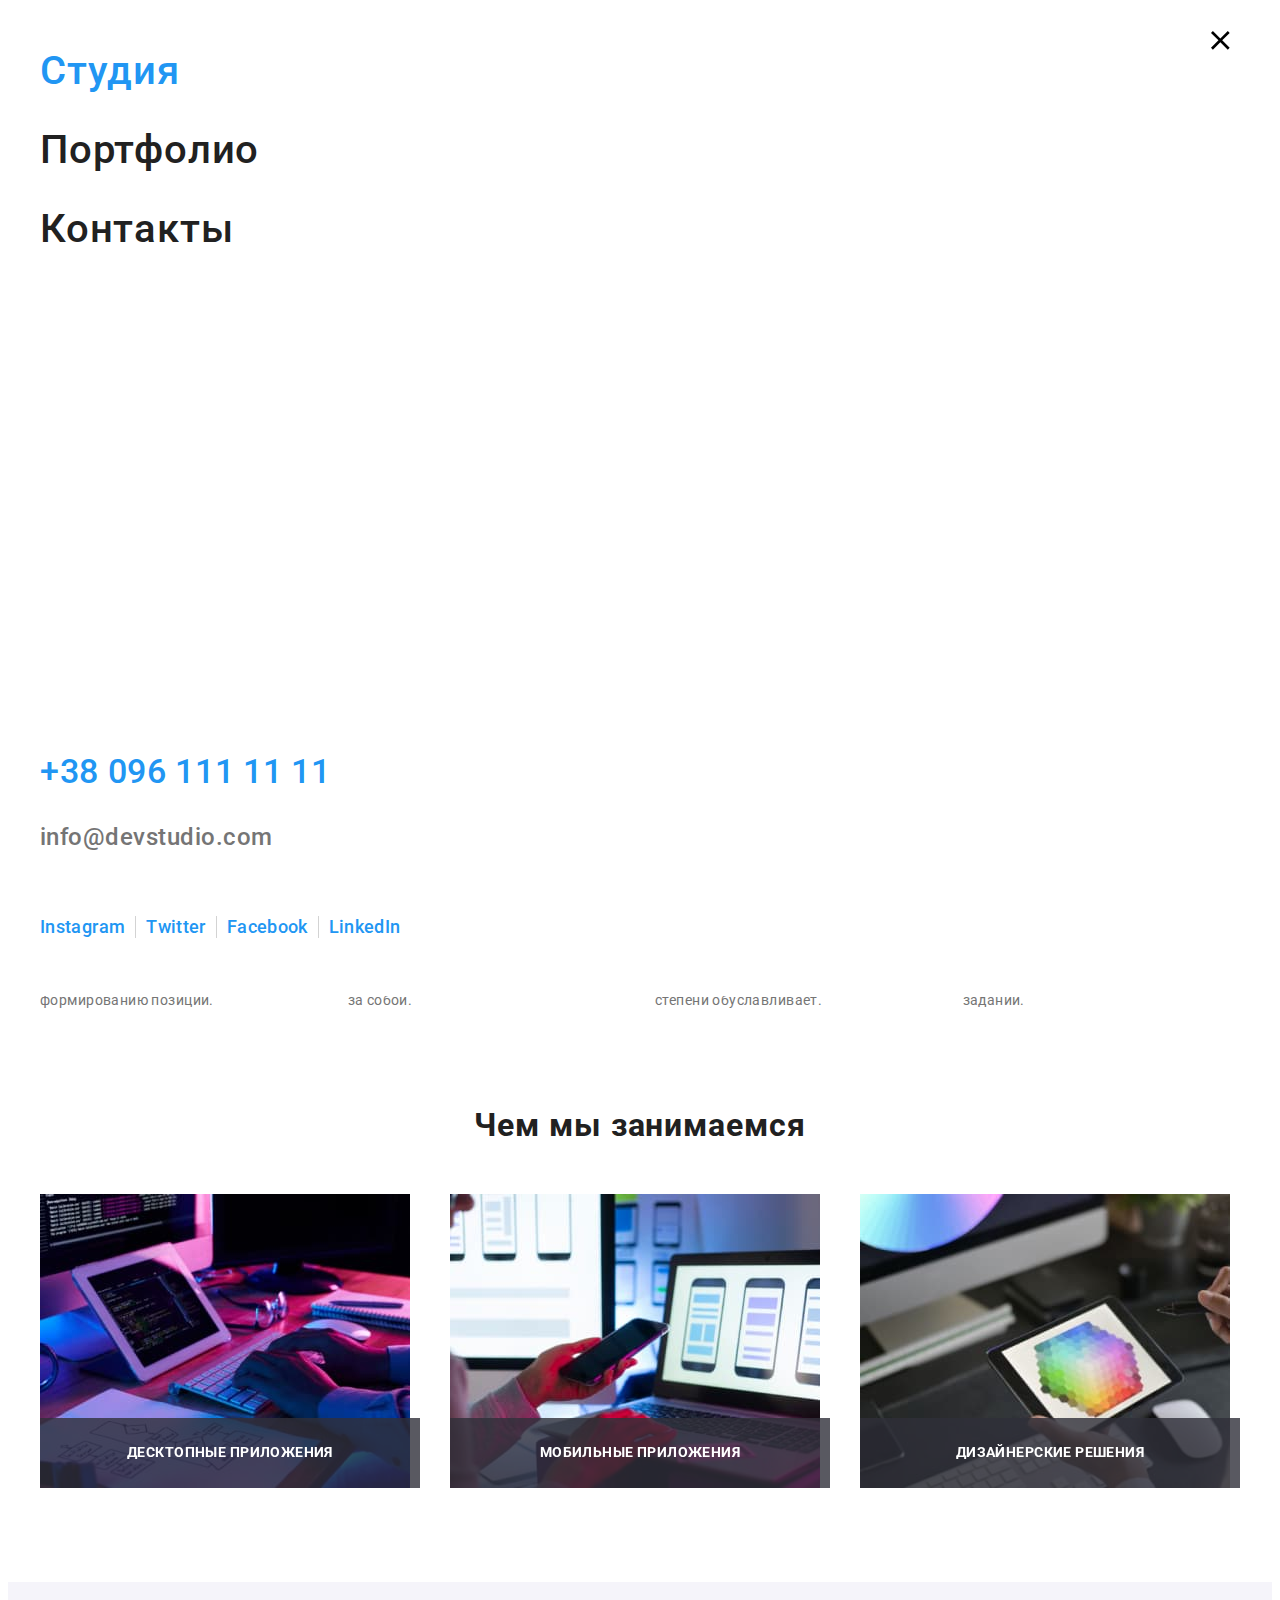
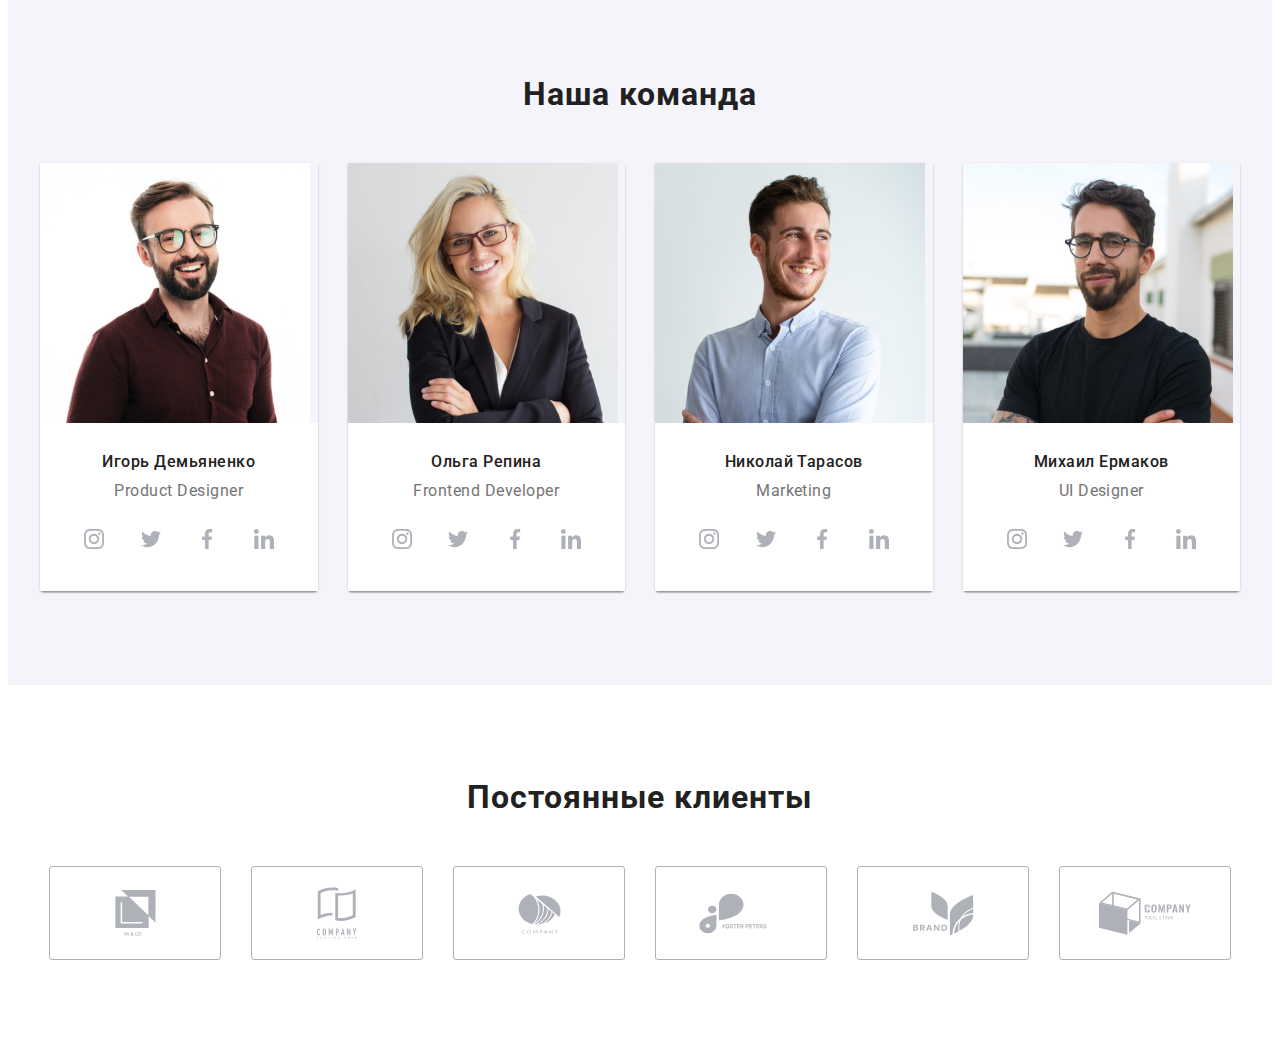
==== commit 62a79472: "add mobile menu to the project" ====
--- a/index.html
+++ b/index.html
@@ -29,9 +29,9 @@
       <div class="container header-container">
         <nav class="navigation">
           <a class="logo link" href="index.html"><span class="logo__accent">Web</span>Studio </a>
-          <div class="mobile-container">
-            <button type="button" class="mobile__menu">
-              <svg class="mobile__hamburger">
+          <div class="mobile-nav">
+            <button type="button" class="mobile-nav__open" data-menu-open>
+              <svg class="mobile-nav__hamburger">
                 <use href="./img/icons-sp.svg#hamburger"></use>
               </svg>
             </button>
@@ -62,6 +62,56 @@
           </svg>
           +38 096 111 11 11
         </a>
+      </div>
+      <div class="mob-menu" data-menu>
+        <div class="container">
+          <button type="button" class="mob-menu__close" data-menu-close>
+            <svg class="mob-menu__icon">
+              <use href="./img/icons-sp.svg#hamburger-close"></use>
+            </svg>
+          </button>
+          <ul class="mob-menu-list list">
+            <li class="mob-menu-list__item">
+              <a class="mob-menu-list__link link current" href="#">Студия</a>
+            </li>
+            <li class="mob-menu-list__item">
+              <a class="mob-menu-list__link link" href="#">Портфолио</a>
+            </li>
+            <li class="mob-menu-list__item">
+              <a class="mob-menu-list__link link" href="#">Контакты</a>
+            </li>
+          </ul>
+
+          <div>
+            <ul class="mob-menu-contacts list">
+              <li class="mob-menu-contacts__item">
+                <a href="tel:+380961111111" class="mob-menu-contacts__link link mob-phone"
+                  >+38 096 111 11 11</a
+                >
+              </li>
+              <li class="mob-menu-contacts__item">
+                <a href="mailto:info@devstudio.com" class="mob-menu-contacts__link link"
+                  >info@devstudio.com
+                </a>
+              </li>
+            </ul>
+
+            <ul class="mob-menu-media list">
+              <li class="mob-menu-media__item">
+                <a href="#" class="mob-menu-media__link link">Instagram</a>
+              </li>
+              <li class="mob-menu-media__item">
+                <a href="#" class="mob-menu-media__link link">Twitter</a>
+              </li>
+              <li class="mob-menu-media__item">
+                <a href="#" class="mob-menu-media__link link">Facebook</a>
+              </li>
+              <li class="mob-menu-media__item">
+                <a href="#" class="mob-menu-media__link link">LinkedIn</a>
+              </li>
+            </ul>
+          </div>
+        </div>
       </div>
     </header>
 
@@ -582,5 +632,6 @@
     </div>
 
     <script src="./js/modal.js"></script>
+    <script src="./js/menu.js"></script>
   </body>
 </html>
--- a/css/main.min.css
+++ b/css/main.min.css
@@ -1,2 +1,2 @@
-:root{--main-font: 'Roboto', sans-serif;--secondary-font: 'Raleway', sans-serif;--accent-color: #2196f3;--description-text-color: #757575;--headings-color: #212121;--team-background-color: #f5f4fa;--card-set-gap: 30px}.visually-hidden{position:absolute !important;clip:rect(1px 1px 1px 1px);clip:rect(1px, 1px, 1px, 1px);padding:0 !important;border:0 !important;height:1px !important;width:1px !important;overflow:hidden}body{font-family:var(--main-font);color:var(--description-text-color);background-color:#ffffff}h1,h2,h3,h4,h5,h6,p{margin-top:0;margin-bottom:0}ul,ol{margin-top:0;margin-bottom:0;padding-left:0}img{display:block}.list{list-style:none}.link{text-decoration:none;transition:color 250ms cubic-bezier(0.4, 0, 0.2, 1)}.section{padding-top:60px;padding-bottom:60px}@media screen and (min-width: 1200px){.section{padding-top:94px;padding-bottom:94px}}.title{font-weight:700;font-size:28px;line-height:1.16;text-align:center;letter-spacing:0.03em;color:var(--headings-color);margin-bottom:30px}@media screen and (min-width: 1200px){.title{margin-bottom:50px;font-size:32px}}.container{width:100%;margin:0 auto;padding-left:15px;padding-right:15px}@media screen and (min-width: 480px){.container{max-width:480px}}@media screen and (min-width: 768px){.container{max-width:768px}}@media screen and (min-width: 1200px){.container{max-width:1200px}}.logo{font-family:var(--secondary-font);font-weight:700;font-size:26px;line-height:1.19;letter-spacing:0.03em;margin-right:93px;color:#000000;animation-duration:2000ms;animation-delay:2000ms;animation-iteration-count:infinite}.logo__accent{font-family:var(--secondary-font);font-weight:700;font-size:26px;line-height:1.19;letter-spacing:0.03em;color:var(--accent-color)}.logo-text{color:#ffffff}.social-media-content{padding-left:32px;padding-right:32px;padding-bottom:30px}.social-media-list{display:flex;justify-content:center}@media screen and (min-width: 1200px){.social-media-list{justify-content:space-between}}.social-media-item:not(:last-child){margin-right:10px}.social-media-link{display:flex;align-items:center;justify-content:center;width:44px;height:44px;border-radius:50%;background-color:transparent;fill:#afb1b8;transition:background-color 250ms cubic-bezier(0.4, 0, 0.2, 1)}.social-media-link:hover,.social-media-link:focus{fill:#ffffff;background-color:var(--accent-color)}.footer-social-media-image{fill:#ffffff}.footer-social-media-link{background-color:rgba(255,255,255,0.1)}.footer-social-media-link:hover,.footer-social-media-link:focus{fill:#ffffff;background-color:var(--accent-color)}.projects-btn-list{display:flex;justify-content:center;margin-bottom:50px}.projects-item:not(:last-child){margin-right:8px}.projects-btn{font-family:var(--main-font);font-weight:500;font-size:16px;line-height:1.62;text-align:center;letter-spacing:0.03em;cursor:pointer;color:var(--headings-color);background:#f5f4fa;border-radius:4px;border:none;padding:6px 22px 6px 22px;transition:background-color 250ms cubic-bezier(0.4, 0, 0.2, 1),box-shadow 250ms cubic-bezier(0.4, 0, 0.2, 1)}.projects-btn:hover,.projects-btn:focus{background-color:var(--accent-color);color:#ffffff;box-shadow:0px 3px 1px rgba(0,0,0,0.1),0px 1px 2px rgba(0,0,0,0.08),0px 2px 2px rgba(0,0,0,0.12)}.projects-btn.current{background-color:var(--accent-color);color:#ffffff;transition:box-shadow 250ms cubic-bezier(0.4, 0, 0.2, 1)}.backdrop{position:fixed;top:0;left:0;width:100vw;height:100vh;background-color:rgba(0,0,0,0.2);visibility:visible;opacity:1;pointer-events:auto;transition:opacity 250ms cubic-bezier(0.4, 0, 0.2, 1)}.backdrop.is-hidden{visibility:hidden;opacity:0;pointer-events:none}.modal{position:absolute;left:50%;top:50%;width:528px;min-height:580px;padding:40px;background-color:#ffffff;transform:translate(-50%, -50%) scale(1);transition:transform 250ms cubic-bezier(0.4, 0, 0.2, 1)}.backdrop.is-hidden .modal{transform:translate(-50%, -50%) scale(1.4)}.close-button{position:absolute;top:8px;right:8px;background-color:transparent;border-radius:50%;border:1px solid rgba(0,0,0,0.1);cursor:pointer;width:30px;height:30px;padding:5px}.close-button-img{width:18px;height:18px;transition:fill 250ms cubic-bezier(0.4, 0, 0.2, 1)}.close-button:focus .close-button-img,.close-button:hover .close-button-img{fill:var(--accent-color)}.modal-form{display:flex;flex-direction:column}.modal-form-main-txt{font-weight:700;font-size:20px;line-height:1.15;text-align:center;letter-spacing:0.03em;margin-bottom:12px;color:#212121}.modal-form-field{font-weight:400;font-size:12px;line-height:1.16;letter-spacing:0.01em;color:#757575;margin-bottom:10px}.modal-form-textarea{margin-bottom:20px}.modal-form-input{width:100%;height:40px;border:1px solid rgba(33,33,33,0.2);border-radius:4px;padding-left:42px;font-size:16px;outline:none;cursor:pointer;transition:border-color 250ms cubic-bezier(0.4, 0, 0.2, 1)}.modal-form-input:focus{border-color:var(--accent-color)}.modal-form-input:hover{border-color:var(--accent-color)}.modal-form-input-wrapper{position:relative;display:block;margin-top:4px}.modal-form-input-icon{position:absolute;width:18px;height:18px;top:50%;left:12px;transform:translateY(-50%);transition:fill 250ms cubic-bezier(0.4, 0, 0.2, 1)}.modal-form-input:focus+.modal-form-input-icon{fill:var(--accent-color)}.modal-form-input:hover+.modal-form-input-icon{fill:var(--accent-color)}.modal-form-comment{width:100%;height:120px;margin-top:4px;padding:12px 16px;resize:none;border:1px solid rgba(33,33,33,0.2);border-radius:4px;outline:none;cursor:pointer;transition:border-color 250ms cubic-bezier(0.4, 0, 0.2, 1)}.modal-form-comment:focus,.modal-form-comment:hover{border-color:var(--accent-color)}.modal-form-comment::placeholder{color:rgba(117,117,117,0.5)}.modal-form-checkbox-label{display:flex;align-items:center;text-align:center;font-size:14px;line-height:1.71;letter-spacing:0.03em;margin-bottom:30px;margin-left:13px;color:#757575}.modal-form-checkbox-label::before{display:block;content:'';width:16px;height:15px;border:2px solid #000000;border-radius:2px;margin-right:7px;box-shadow:0px 4px 4px rgba(0,0,0,0.25);cursor:pointer}.modal-form-checkbox:checked+.modal-form-checkbox-label::before{background-color:var(--accent-color);background-image:url("../img/icon-check.svg");background-size:contain;border-color:var(--accent-color)}.modal-form-checkbox:focus+.modal-form-checkbox-label::before{border-color:var(--accent-color)}.modal-form-label-link{font-size:14px;line-height:1.71;letter-spacing:0.03em;text-decoration-line:underline;color:var(--accent-color)}.modal-form-submit{align-self:center;font-weight:700;font-size:16px;line-height:1.87;width:200px;height:50px;margin:0 auto;cursor:pointer;color:#ffffff;background:var(--accent-color);padding:10px 32px;border-radius:4px;border:none;text-align:center;letter-spacing:0.06em;filter:drop-shadow(0px 4px 4px rgba(0,0,0,0.25))}.header{padding-top:26px;padding-bottom:26px;border-bottom:1px solid #ececec}.header-container{display:flex;align-items:center}.navigation{display:flex;align-items:center}.menu{display:flex;align-items:center}.menu__item:not(:last-child){margin-right:50px}.menu__link{font-weight:500;font-size:14px;line-height:1.14;letter-spacing:0.02em;color:var(--headings-color)}.menu__link.current{position:relative;color:var(--accent-color)}.menu__link.current::after{content:'';position:absolute;bottom:-32px;left:0;width:100%;height:4px;background-color:var(--accent-color);border-radius:2px}.menu__link:hover,.menu__link:focus{color:var(--accent-color)}@media screen and (min-width: 768px){.mobile-container{display:none}}.mobile__menu{cursor:pointer;background-color:transparent;border:0;padding:0}.mobile__menu:hover,.mobile__menu:focus{fill:var(--accent-color)}.mobile__hamburger{width:40px;height:40px}.header__contact-link{display:flex;align-items:center;font-weight:500;font-size:14px;line-height:1.14;letter-spacing:0.02em;color:var(--description-text-color)}.header__contact-link:hover,.header__contact-link:focus{color:var(--accent-color)}.email{margin-left:auto;margin-right:50px}.header__email-icon{margin-right:10px;fill:currentColor}.header__smartphone-icon{margin-right:10px;fill:currentColor}.hero{background-image:linear-gradient(rgba(47,48,58,0.4), rgba(47,48,58,0.4)),url(../img/hero/background-image.jpg);background-color:#2f303a;background-size:cover;padding-top:118px;padding-bottom:118px;text-align:center;letter-spacing:0.06em;max-width:1600рх}@media screen and (min-width: 1200px){.hero{padding-top:200px;padding-bottom:200px}}.hero__main-title{margin-bottom:30px;margin-left:auto;margin-right:auto;font-weight:900;font-size:26px;line-height:1.61;text-transform:uppercase;color:#ffffff}@media screen and (min-width: 480px){.hero__main-title{width:360px}}@media screen and (min-width: 1200px){.hero__main-title{width:696px;font-size:44px;line-height:1.36}}.modal-btn{font-weight:700;font-size:16px;line-height:1.87;display:block;margin:0 auto;cursor:pointer;color:#ffffff;background:var(--accent-color);padding:10px 32px;border-radius:4px;border:0}.advantages-list{margin-top:-30px}@media screen and (min-width: 768px){.advantages-list{margin-left:-30px;display:flex;flex-wrap:wrap}}@media screen and (min-width: 1200px){.advantages-list{flex-wrap:nowrap}}.advantages__list-item{margin-top:30px}@media screen and (min-width: 768px){.advantages__list-item{flex-basis:calc((100% - 60px) / 2);margin-left:30px}}@media screen and (min-width: 1200px){.advantages__list-item{flex-basis:calc((100% - 120px) / 4)}}.advantages__image-content{display:flex;justify-content:center;align-items:center;height:120px;margin-bottom:30px;background-color:#f5f4fa}.advantages__image-item{width:64px;height:70px}.advantages__list-item-title{font-weight:700;font-size:14px;line-height:1.14;letter-spacing:0.03em;text-transform:uppercase;color:var(--headings-color);margin-bottom:10px;text-align:center}@media screen and (min-width: 480px){.advantages__list-item-title{text-align:left}}.advantages__list-item-text{font-size:14px;line-height:1.71;letter-spacing:0.03em}.responsibilities{display:none}@media screen and (min-width: 1200px){.responsibilities{display:block}}.duties{padding-top:0}.duties__list{display:flex;margin-top:-30px;margin-left:-30px}.duties__item{flex-basis:calc((100% - 90px) / 3);margin-top:30px;margin-left:30px}.duties__thumb{position:relative}.duties__thumb-description{position:absolute;width:100%;left:0;bottom:0;font-weight:bold;font-size:14px;line-height:1.14;text-align:center;letter-spacing:0.03em;text-transform:uppercase;background-color:rgba(47,48,58,0.8);color:#ffffff;padding-top:27px;padding-bottom:27px}.team{background:var(--team-background-color)}@media screen and (min-width: 768px){.team-list{margin-top:-30px;display:flex;flex-wrap:wrap;justify-content:center;margin-left:-30px}}.team-list-item{box-shadow:0px 1px 3px rgba(0,0,0,0.12),0px 1px 1px rgba(0,0,0,0.14),0px 2px 1px rgba(0,0,0,0.2);border-radius:0px 0px 4px 4px;margin-top:30px}@media screen and (min-width: 768px){.team-list-item{flex-basis:calc((100% - 120px) / 4);margin-left:30px}}.team-image{width:100%;height:100%}@media screen and (min-width: 768px){.team-image{width:354px;height:374px}}@media screen and (min-width: 1200px){.team-image{width:270px;height:260px}}.team-section-content{padding-top:var(--card-set-gap);padding-left:32px;padding-right:32px;padding-bottom:var(--card-set-gap);background-color:#ffffff}.team-subtitle{font-weight:500;font-size:16px;line-height:1.18;text-align:center;letter-spacing:0.03em;color:var(--headings-color);margin-bottom:10px}.team-text{font-size:16px;line-height:1.18;text-align:center;letter-spacing:0.03em;margin-bottom:16px}.clients-section{padding-top:60px;padding-bottom:60px}@media screen and (min-width: 1200px){.clients-section{padding-top:94px;padding-bottom:94px}}.our-clients-list{margin-bottom:-30px;margin-left:-30px;display:flex;flex-wrap:wrap;justify-content:center}.our-clients-item{margin-bottom:30px;margin-left:30px;flex-basis:calc((100% - 60px) / 2)}@media screen and (min-width: 768px){.our-clients-item{flex-basis:auto}}.our-clients-link{display:flex;justify-content:center;align-items:center;width:130px;height:92px;border-radius:3px;border:1px solid #afb1b8;transition:filter 250ms cubic-bezier(0.4, 0, 0.2, 1)}.our-clients-link:hover,.our-clients-link:focus{filter:drop-shadow(0px 4px 4px rgba(0,0,0,0.25));border-color:var(--accent-color)}@media screen and (min-width: 480px){.our-clients-link{width:100%}}@media screen and (min-width: 768px){.our-clients-link{width:226px}}@media screen and (min-width: 1200px){.our-clients-link{width:170px}}.our-clients-image{fill:#afb1b8}.our-clients-link:hover .our-clients-image,.our-clients-link:focus .our-clients-image{fill:var(--accent-color)}.footer{background:#2f303a;padding-top:60px;padding-bottom:60px;letter-spacing:0.03em}.footer-content{display:flex}.footer-address-container{margin-right:70px}.footer-social-media-text{font-weight:700;font-size:14px;line-height:1.14;text-transform:uppercase;color:#ffffff;margin-bottom:20px}.footer-social-media-content{padding-top:15px}.footer-link{font-style:normal;font-weight:400;font-size:14px;line-height:1.71;color:rgba(255,255,255,0.6)}.footer-link.address{color:#ffffff;margin-bottom:9px}.footer-link:hover,.footer-link:focus{color:#ffffff}.footer-logo{display:block;margin-bottom:20px}.footer-item:not(:last-child){margin-bottom:9px}.footer-form-content{margin-left:auto}.footer-form-head{font-weight:700;font-size:14px;line-height:1.14;letter-spacing:0.03em;text-transform:uppercase;color:#ffffff;margin-bottom:20px;padding-top:15px}.footer-form-input{border:1px solid rgba(255,255,255,0.3);filter:drop-shadow(0px 4px 4px rgba(0,0,0,0.15));border-radius:4px;width:358px;height:50px;padding-left:16px;padding-top:15px;padding-bottom:15px;margin-right:8px;background-color:#2f303a;border-color:rgba(197,170,170,0.3);color:#ffffff;transition:border-color 250ms cubic-bezier(0.4, 0, 0.2, 1);outline:none}.footer-form-input:focus{border-color:rgba(255,255,255,0.973)}.footer-form-input:focus::placeholder{align-items:center;letter-spacing:0.03em;color:rgba(255,255,255,0.6)}.footer-form-btn{position:relative;background:var(--accent-color);box-shadow:0px 4px 4px rgba(0,0,0,0.15);border-radius:4px;border:none;width:200px;height:50px;cursor:pointer;font-weight:700;font-size:16px;line-height:1.87;color:#ffffff;align-items:center;text-align:left;letter-spacing:0.06em;padding-left:29px;padding-top:10px;padding-bottom:10px}.footer-form-btn-icon{position:absolute;top:13px;right:28px;width:24px;height:24px;fill:#ffffff}.examples-heading{font-weight:700;font-size:18px;line-height:2;letter-spacing:0.06em;color:var(--headings-color);margin-bottom:4px}.examples-text{font-size:16px;line-height:1.87;letter-spacing:0.03em;color:var(--description-text-color)}.examples-list{display:flex;flex-wrap:wrap;margin-top:-30px;margin-left:-30px}.examples-item{margin-top:30px;margin-left:30px;flex-basis:calc((100% - 90px) / 3);background-color:#ffffff;transition:filter 250ms cubic-bezier(0.4, 0, 0.2, 1)}.examples-item:hover{filter:drop-shadow(0px 4px 4px rgba(0,0,0,0.25))}.examples-text-content{border:1px solid #eeeeee;padding:20px 24px}.examples-link{display:block;position:relative}.examples-link-image-wrapper{position:relative;overflow:hidden}.overlay{position:absolute;top:0;left:0;background-color:rgba(33,150,243,0.9);font-size:18px;line-height:1.56;letter-spacing:0.03em;color:#ffffff;padding:63px 24px;height:100%;width:100%;overflow:auto;transform:translateY(100%);transition:transform 250ms cubic-bezier(0.4, 0, 0.2, 1)}.examples-link:hover .overlay,.examples-link:focus .overlay{transform:translateY(0)}
+:root{--main-font: 'Roboto', sans-serif;--secondary-font: 'Raleway', sans-serif;--accent-color: #2196f3;--description-text-color: #757575;--headings-color: #212121;--team-background-color: #f5f4fa;--card-set-gap: 30px}.visually-hidden{position:absolute !important;clip:rect(1px 1px 1px 1px);clip:rect(1px, 1px, 1px, 1px);padding:0 !important;border:0 !important;height:1px !important;width:1px !important;overflow:hidden}body{font-family:var(--main-font);color:var(--description-text-color);background-color:#ffffff}h1,h2,h3,h4,h5,h6,p{margin-top:0;margin-bottom:0}ul,ol{margin-top:0;margin-bottom:0;padding-left:0}img{display:block}.list{list-style:none}.link{text-decoration:none;transition:color 250ms cubic-bezier(0.4, 0, 0.2, 1)}.link.current{color:var(--accent-color)}.section{padding-top:60px;padding-bottom:60px}@media screen and (min-width: 1200px){.section{padding-top:94px;padding-bottom:94px}}.title{font-weight:700;font-size:28px;line-height:1.16;text-align:center;letter-spacing:0.03em;color:var(--headings-color);margin-bottom:30px}@media screen and (min-width: 1200px){.title{margin-bottom:50px;font-size:32px}}.container{width:100%;margin:0 auto;padding-left:15px;padding-right:15px}@media screen and (min-width: 480px){.container{max-width:480px}}@media screen and (min-width: 768px){.container{max-width:768px}}@media screen and (min-width: 1200px){.container{max-width:1200px}}.logo{font-family:var(--secondary-font);font-weight:700;font-size:26px;line-height:1.19;letter-spacing:0.03em;margin-right:93px;color:#000000;animation-duration:2000ms;animation-delay:2000ms;animation-iteration-count:infinite}.logo__accent{font-family:var(--secondary-font);font-weight:700;font-size:26px;line-height:1.19;letter-spacing:0.03em;color:var(--accent-color)}.logo-text{color:#ffffff}.social-media-content{padding-left:32px;padding-right:32px;padding-bottom:30px}.social-media-list{display:flex;justify-content:center}@media screen and (min-width: 1200px){.social-media-list{justify-content:space-between}}.social-media-item:not(:last-child){margin-right:10px}.social-media-link{display:flex;align-items:center;justify-content:center;width:44px;height:44px;border-radius:50%;background-color:transparent;fill:#afb1b8;transition:background-color 250ms cubic-bezier(0.4, 0, 0.2, 1)}.social-media-link:hover,.social-media-link:focus{fill:#ffffff;background-color:var(--accent-color)}.footer-social-media-image{fill:#ffffff}.footer-social-media-link{background-color:rgba(255,255,255,0.1)}.footer-social-media-link:hover,.footer-social-media-link:focus{fill:#ffffff;background-color:var(--accent-color)}.projects-btn-list{display:flex;justify-content:center;margin-bottom:50px}.projects-item:not(:last-child){margin-right:8px}.projects-btn{font-family:var(--main-font);font-weight:500;font-size:16px;line-height:1.62;text-align:center;letter-spacing:0.03em;cursor:pointer;color:var(--headings-color);background:#f5f4fa;border-radius:4px;border:none;padding:6px 22px 6px 22px;transition:background-color 250ms cubic-bezier(0.4, 0, 0.2, 1),box-shadow 250ms cubic-bezier(0.4, 0, 0.2, 1)}.projects-btn:hover,.projects-btn:focus{background-color:var(--accent-color);color:#ffffff;box-shadow:0px 3px 1px rgba(0,0,0,0.1),0px 1px 2px rgba(0,0,0,0.08),0px 2px 2px rgba(0,0,0,0.12)}.projects-btn.current{background-color:var(--accent-color);color:#ffffff;transition:box-shadow 250ms cubic-bezier(0.4, 0, 0.2, 1)}.backdrop{position:fixed;top:0;left:0;width:100vw;height:100vh;background-color:rgba(0,0,0,0.2);visibility:visible;opacity:1;pointer-events:auto;transition:opacity 250ms cubic-bezier(0.4, 0, 0.2, 1)}.backdrop.is-hidden{visibility:hidden;opacity:0;pointer-events:none}.modal{position:absolute;left:50%;top:50%;width:528px;min-height:580px;padding:40px;background-color:#ffffff;transform:translate(-50%, -50%) scale(1);transition:transform 250ms cubic-bezier(0.4, 0, 0.2, 1)}.backdrop.is-hidden .modal{transform:translate(-50%, -50%) scale(1.4)}.close-button{position:absolute;top:8px;right:8px;background-color:transparent;border-radius:50%;border:1px solid rgba(0,0,0,0.1);cursor:pointer;width:30px;height:30px;padding:5px}.close-button-img{width:18px;height:18px;transition:fill 250ms cubic-bezier(0.4, 0, 0.2, 1)}.close-button:focus .close-button-img,.close-button:hover .close-button-img{fill:var(--accent-color)}.modal-form{display:flex;flex-direction:column}.modal-form-main-txt{font-weight:700;font-size:20px;line-height:1.15;text-align:center;letter-spacing:0.03em;margin-bottom:12px;color:#212121}.modal-form-field{font-weight:400;font-size:12px;line-height:1.16;letter-spacing:0.01em;color:#757575;margin-bottom:10px}.modal-form-textarea{margin-bottom:20px}.modal-form-input{width:100%;height:40px;border:1px solid rgba(33,33,33,0.2);border-radius:4px;padding-left:42px;font-size:16px;outline:none;cursor:pointer;transition:border-color 250ms cubic-bezier(0.4, 0, 0.2, 1)}.modal-form-input:focus{border-color:var(--accent-color)}.modal-form-input:hover{border-color:var(--accent-color)}.modal-form-input-wrapper{position:relative;display:block;margin-top:4px}.modal-form-input-icon{position:absolute;width:18px;height:18px;top:50%;left:12px;transform:translateY(-50%);transition:fill 250ms cubic-bezier(0.4, 0, 0.2, 1)}.modal-form-input:focus+.modal-form-input-icon{fill:var(--accent-color)}.modal-form-input:hover+.modal-form-input-icon{fill:var(--accent-color)}.modal-form-comment{width:100%;height:120px;margin-top:4px;padding:12px 16px;resize:none;border:1px solid rgba(33,33,33,0.2);border-radius:4px;outline:none;cursor:pointer;transition:border-color 250ms cubic-bezier(0.4, 0, 0.2, 1)}.modal-form-comment:focus,.modal-form-comment:hover{border-color:var(--accent-color)}.modal-form-comment::placeholder{color:rgba(117,117,117,0.5)}.modal-form-checkbox-label{display:flex;align-items:center;text-align:center;font-size:14px;line-height:1.71;letter-spacing:0.03em;margin-bottom:30px;margin-left:13px;color:#757575}.modal-form-checkbox-label::before{display:block;content:'';width:16px;height:15px;border:2px solid #000000;border-radius:2px;margin-right:7px;box-shadow:0px 4px 4px rgba(0,0,0,0.25);cursor:pointer}.modal-form-checkbox:checked+.modal-form-checkbox-label::before{background-color:var(--accent-color);background-image:url("../img/icon-check.svg");background-size:contain;border-color:var(--accent-color)}.modal-form-checkbox:focus+.modal-form-checkbox-label::before{border-color:var(--accent-color)}.modal-form-label-link{font-size:14px;line-height:1.71;letter-spacing:0.03em;text-decoration-line:underline;color:var(--accent-color)}.modal-form-submit{align-self:center;font-weight:700;font-size:16px;line-height:1.87;width:200px;height:50px;margin:0 auto;cursor:pointer;color:#ffffff;background:var(--accent-color);padding:10px 32px;border-radius:4px;border:none;text-align:center;letter-spacing:0.06em;filter:drop-shadow(0px 4px 4px rgba(0,0,0,0.25))}.header{padding-top:16px;padding-bottom:16px;border-bottom:1px solid #ececec}@media screen and (min-width: 768px){.header-container{display:flex;align-items:center}}.navigation{display:flex;align-items:center;justify-content:space-between}.menu{display:flex;display:none;align-items:center}.menu__item:not(:last-child){margin-right:50px}.menu__link{font-weight:500;font-size:14px;line-height:1.14;letter-spacing:0.02em;color:var(--headings-color)}.menu__link.current{position:relative}.menu__link.current::after{content:'';position:absolute;bottom:-32px;left:0;width:100%;height:4px;background-color:var(--accent-color);border-radius:2px}.menu__link:hover,.menu__link:focus{color:var(--accent-color)}@media screen and (min-width: 768px){.mobile-nav{display:none}}.mobile-nav__open{cursor:pointer;background-color:transparent;border:0;padding:0}.mobile-nav__open:hover,.mobile-nav__open:focus{fill:var(--accent-color)}.mobile-nav__hamburger{width:40px;height:40px}.header__contact-link{display:flex;display:none;align-items:center;font-weight:500;font-size:14px;line-height:1.14;letter-spacing:0.02em;color:var(--description-text-color)}.header__contact-link:hover,.header__contact-link:focus{color:var(--accent-color)}.email{margin-left:auto;margin-right:50px}.header__email-icon{margin-right:10px;fill:currentColor}.header__smartphone-icon{margin-right:10px;fill:currentColor}.mob-menu{position:fixed;top:0;left:0;background-color:#ffffff;width:100vw;height:100vh;padding-top:48px;padding-bottom:48px}.mob-menu .container{position:relative;height:100%;display:flex;flex-direction:column;justify-content:space-between}.mob-menu.is-hidden{opacity:0;pointer-events:none}.mob-menu__close{position:absolute;top:-28px;right:15px;cursor:pointer;background-color:transparent;border:0;padding:0}.mob-menu__close:hover,.mob-menu__close:focus{fill:var(--accent-color)}.mob-menu__icon{width:40px;height:40px}.mob-menu-list__item:not(:last-child){margin-bottom:32px}.mob-menu-list__link{font-weight:500;font-size:40px;line-height:1.17;text-align:center;letter-spacing:0.02em;color:#212121}.mob-menu-list__link:hover,.mob-menu-list__link:focus{color:var(--accent-color)}.mob-menu-contacts{margin-bottom:64px}.mob-menu-contacts__item{margin-bottom:32px}.mob-menu-contacts__link{font-weight:500;font-size:24px;line-height:1.16;letter-spacing:0.02em;color:#757575}.mob-phone{font-weight:500;font-size:34px;line-height:1.17;letter-spacing:0.02em;color:var(--accent-color)}.mob-menu-media{display:flex;flex-wrap:wrap}.mob-menu-media__item{margin-bottom:10px}.mob-menu-media__item:not(:last-child){display:flex;margin-right:10px}.mob-menu-media__item:not(:last-child)::after{content:'';height:100%;width:1px;display:block;margin-left:10px;background-color:rgba(33,33,33,0.2)}.mob-menu-media__link{font-weight:500;font-size:18px;line-height:1.22;letter-spacing:0.02em;color:var(--accent-color)}.hero{background-image:linear-gradient(rgba(47,48,58,0.4), rgba(47,48,58,0.4)),url(../img/hero/background-image.jpg);background-color:#2f303a;background-size:cover;padding-top:118px;padding-bottom:118px;text-align:center;letter-spacing:0.06em;max-width:1600рх}@media screen and (min-width: 1200px){.hero{padding-top:200px;padding-bottom:200px}}.hero__main-title{margin-bottom:30px;margin-left:auto;margin-right:auto;font-weight:900;font-size:26px;line-height:1.61;text-transform:uppercase;color:#ffffff}@media screen and (min-width: 480px){.hero__main-title{width:360px}}@media screen and (min-width: 1200px){.hero__main-title{width:696px;font-size:44px;line-height:1.36}}.modal-btn{font-weight:700;font-size:16px;line-height:1.87;display:block;margin:0 auto;cursor:pointer;color:#ffffff;background:var(--accent-color);padding:10px 32px;border-radius:4px;border:0}.advantages-list{margin-top:-30px}@media screen and (min-width: 768px){.advantages-list{margin-left:-30px;display:flex;flex-wrap:wrap}}@media screen and (min-width: 1200px){.advantages-list{flex-wrap:nowrap}}.advantages__list-item{margin-top:30px}@media screen and (min-width: 768px){.advantages__list-item{flex-basis:calc((100% - 60px) / 2);margin-left:30px}}@media screen and (min-width: 1200px){.advantages__list-item{flex-basis:calc((100% - 120px) / 4)}}.advantages__image-content{display:flex;justify-content:center;align-items:center;height:120px;margin-bottom:30px;background-color:#f5f4fa}.advantages__image-item{width:64px;height:70px}.advantages__list-item-title{font-weight:700;font-size:14px;line-height:1.14;letter-spacing:0.03em;text-transform:uppercase;color:var(--headings-color);margin-bottom:10px;text-align:center}@media screen and (min-width: 480px){.advantages__list-item-title{text-align:left}}.advantages__list-item-text{font-size:14px;line-height:1.71;letter-spacing:0.03em}.responsibilities{display:none}@media screen and (min-width: 1200px){.responsibilities{display:block}}.duties{padding-top:0}.duties__list{display:flex;margin-top:-30px;margin-left:-30px}.duties__item{flex-basis:calc((100% - 90px) / 3);margin-top:30px;margin-left:30px}.duties__thumb{position:relative}.duties__thumb-description{position:absolute;width:100%;left:0;bottom:0;font-weight:bold;font-size:14px;line-height:1.14;text-align:center;letter-spacing:0.03em;text-transform:uppercase;background-color:rgba(47,48,58,0.8);color:#ffffff;padding-top:27px;padding-bottom:27px}.team{background:var(--team-background-color)}@media screen and (min-width: 768px){.team-list{margin-top:-30px;display:flex;flex-wrap:wrap;justify-content:center;margin-left:-30px}}.team-list-item{box-shadow:0px 1px 3px rgba(0,0,0,0.12),0px 1px 1px rgba(0,0,0,0.14),0px 2px 1px rgba(0,0,0,0.2);border-radius:0px 0px 4px 4px;margin-top:30px}@media screen and (min-width: 768px){.team-list-item{flex-basis:calc((100% - 120px) / 4);margin-left:30px}}.team-image{width:100%;height:100%}@media screen and (min-width: 768px){.team-image{width:354px;height:374px}}@media screen and (min-width: 1200px){.team-image{width:270px;height:260px}}.team-section-content{padding-top:var(--card-set-gap);padding-left:32px;padding-right:32px;padding-bottom:var(--card-set-gap);background-color:#ffffff}.team-subtitle{font-weight:500;font-size:16px;line-height:1.18;text-align:center;letter-spacing:0.03em;color:var(--headings-color);margin-bottom:10px}.team-text{font-size:16px;line-height:1.18;text-align:center;letter-spacing:0.03em;margin-bottom:16px}.clients-section{padding-top:60px;padding-bottom:60px}@media screen and (min-width: 1200px){.clients-section{padding-top:94px;padding-bottom:94px}}.our-clients-list{margin-bottom:-30px;margin-left:-30px;display:flex;flex-wrap:wrap;justify-content:center}.our-clients-item{margin-bottom:30px;margin-left:30px;flex-basis:calc((100% - 60px) / 2)}@media screen and (min-width: 768px){.our-clients-item{flex-basis:auto}}.our-clients-link{display:flex;justify-content:center;align-items:center;width:130px;height:92px;border-radius:3px;border:1px solid #afb1b8;transition:filter 250ms cubic-bezier(0.4, 0, 0.2, 1)}.our-clients-link:hover,.our-clients-link:focus{filter:drop-shadow(0px 4px 4px rgba(0,0,0,0.25));border-color:var(--accent-color)}@media screen and (min-width: 480px){.our-clients-link{width:100%}}@media screen and (min-width: 768px){.our-clients-link{width:226px}}@media screen and (min-width: 1200px){.our-clients-link{width:170px}}.our-clients-image{fill:#afb1b8}.our-clients-link:hover .our-clients-image,.our-clients-link:focus .our-clients-image{fill:var(--accent-color)}.footer{background:#2f303a;padding-top:60px;padding-bottom:60px;letter-spacing:0.03em}.footer-content{display:flex}.footer-address-container{margin-right:70px}.footer-social-media-text{font-weight:700;font-size:14px;line-height:1.14;text-transform:uppercase;color:#ffffff;margin-bottom:20px}.footer-social-media-content{padding-top:15px}.footer-link{font-style:normal;font-weight:400;font-size:14px;line-height:1.71;color:rgba(255,255,255,0.6)}.footer-link.address{color:#ffffff;margin-bottom:9px}.footer-link:hover,.footer-link:focus{color:#ffffff}.footer-logo{display:block;margin-bottom:20px}.footer-item:not(:last-child){margin-bottom:9px}.footer-form-content{margin-left:auto}.footer-form-head{font-weight:700;font-size:14px;line-height:1.14;letter-spacing:0.03em;text-transform:uppercase;color:#ffffff;margin-bottom:20px;padding-top:15px}.footer-form-input{border:1px solid rgba(255,255,255,0.3);filter:drop-shadow(0px 4px 4px rgba(0,0,0,0.15));border-radius:4px;width:358px;height:50px;padding-left:16px;padding-top:15px;padding-bottom:15px;margin-right:8px;background-color:#2f303a;border-color:rgba(197,170,170,0.3);color:#ffffff;transition:border-color 250ms cubic-bezier(0.4, 0, 0.2, 1);outline:none}.footer-form-input:focus{border-color:rgba(255,255,255,0.973)}.footer-form-input:focus::placeholder{align-items:center;letter-spacing:0.03em;color:rgba(255,255,255,0.6)}.footer-form-btn{position:relative;background:var(--accent-color);box-shadow:0px 4px 4px rgba(0,0,0,0.15);border-radius:4px;border:none;width:200px;height:50px;cursor:pointer;font-weight:700;font-size:16px;line-height:1.87;color:#ffffff;align-items:center;text-align:left;letter-spacing:0.06em;padding-left:29px;padding-top:10px;padding-bottom:10px}.footer-form-btn-icon{position:absolute;top:13px;right:28px;width:24px;height:24px;fill:#ffffff}.examples-heading{font-weight:700;font-size:18px;line-height:2;letter-spacing:0.06em;color:var(--headings-color);margin-bottom:4px}.examples-text{font-size:16px;line-height:1.87;letter-spacing:0.03em;color:var(--description-text-color)}.examples-list{display:flex;flex-wrap:wrap;margin-top:-30px;margin-left:-30px}.examples-item{margin-top:30px;margin-left:30px;flex-basis:calc((100% - 90px) / 3);background-color:#ffffff;transition:filter 250ms cubic-bezier(0.4, 0, 0.2, 1)}.examples-item:hover{filter:drop-shadow(0px 4px 4px rgba(0,0,0,0.25))}.examples-text-content{border:1px solid #eeeeee;padding:20px 24px}.examples-link{display:block;position:relative}.examples-link-image-wrapper{position:relative;overflow:hidden}.overlay{position:absolute;top:0;left:0;background-color:rgba(33,150,243,0.9);font-size:18px;line-height:1.56;letter-spacing:0.03em;color:#ffffff;padding:63px 24px;height:100%;width:100%;overflow:auto;transform:translateY(100%);transition:transform 250ms cubic-bezier(0.4, 0, 0.2, 1)}.examples-link:hover .overlay,.examples-link:focus .overlay{transform:translateY(0)}
 /*# sourceMappingURL=main.min.css.map */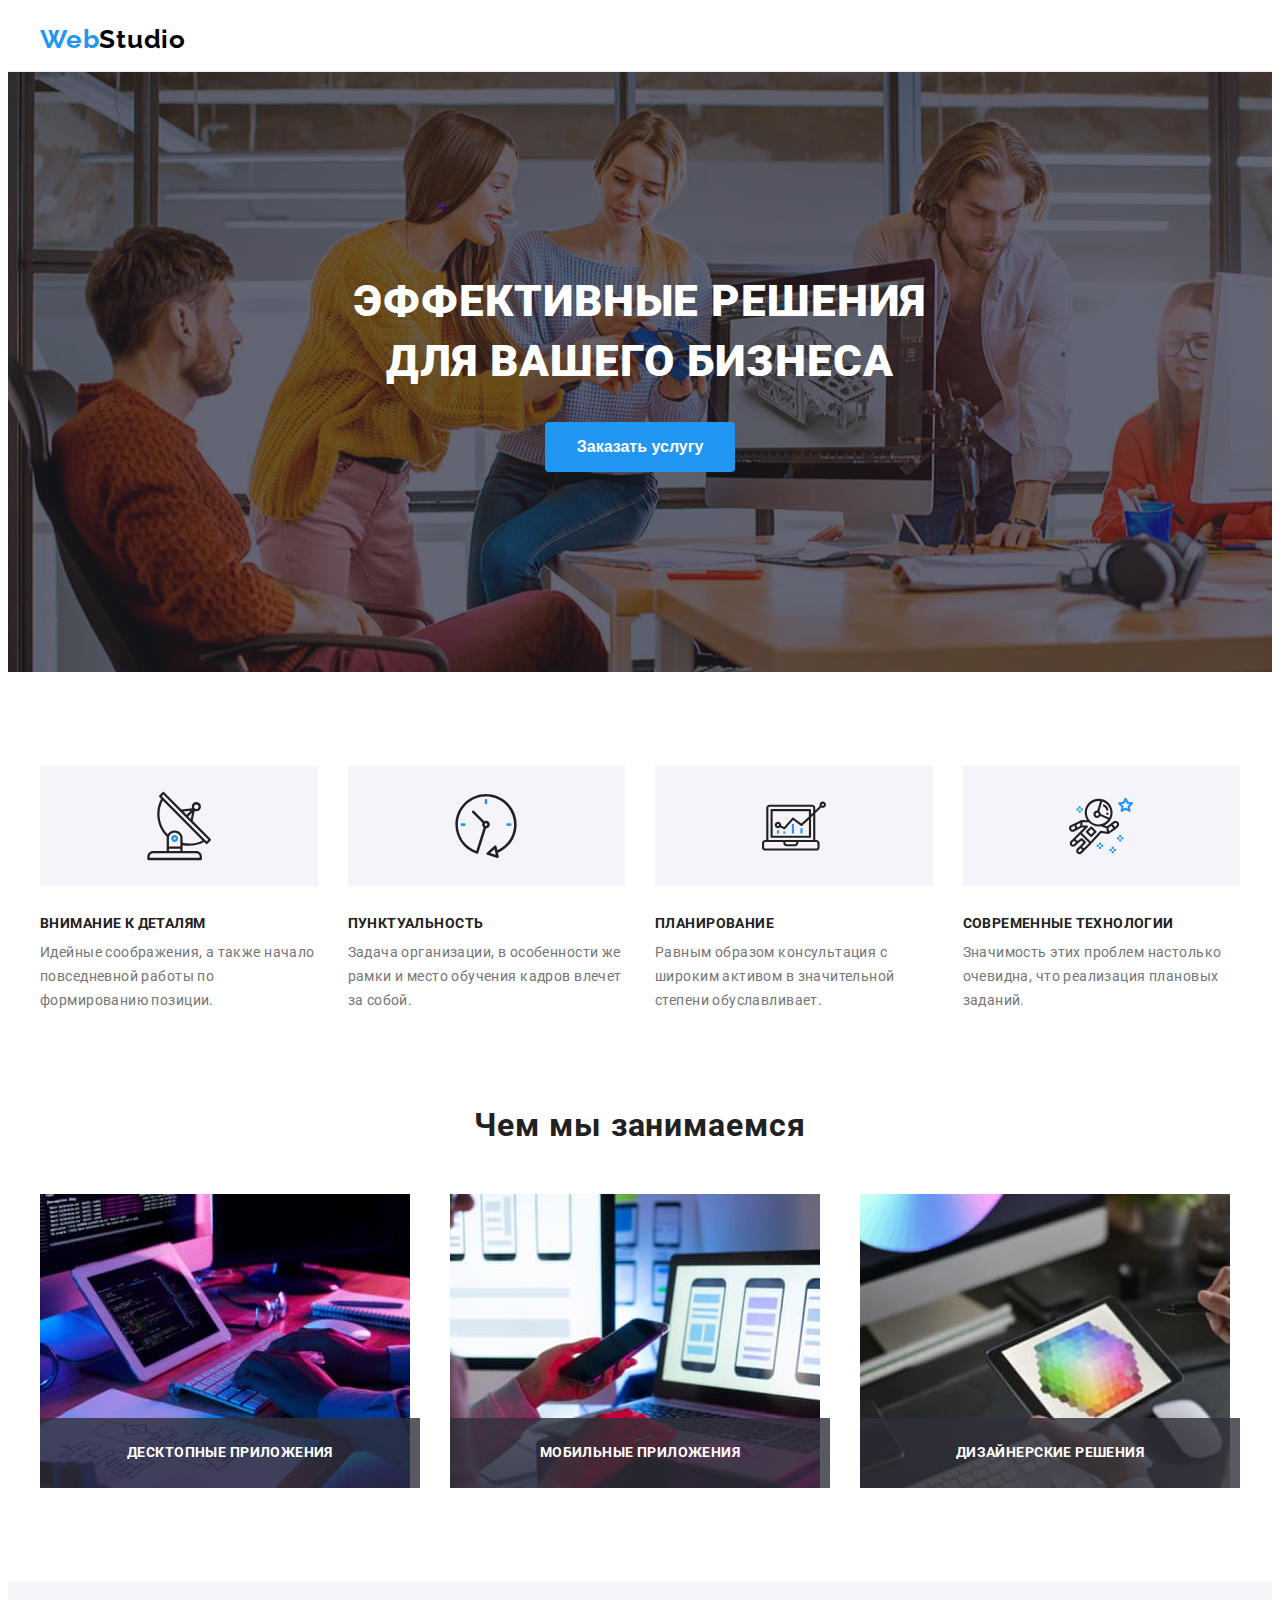
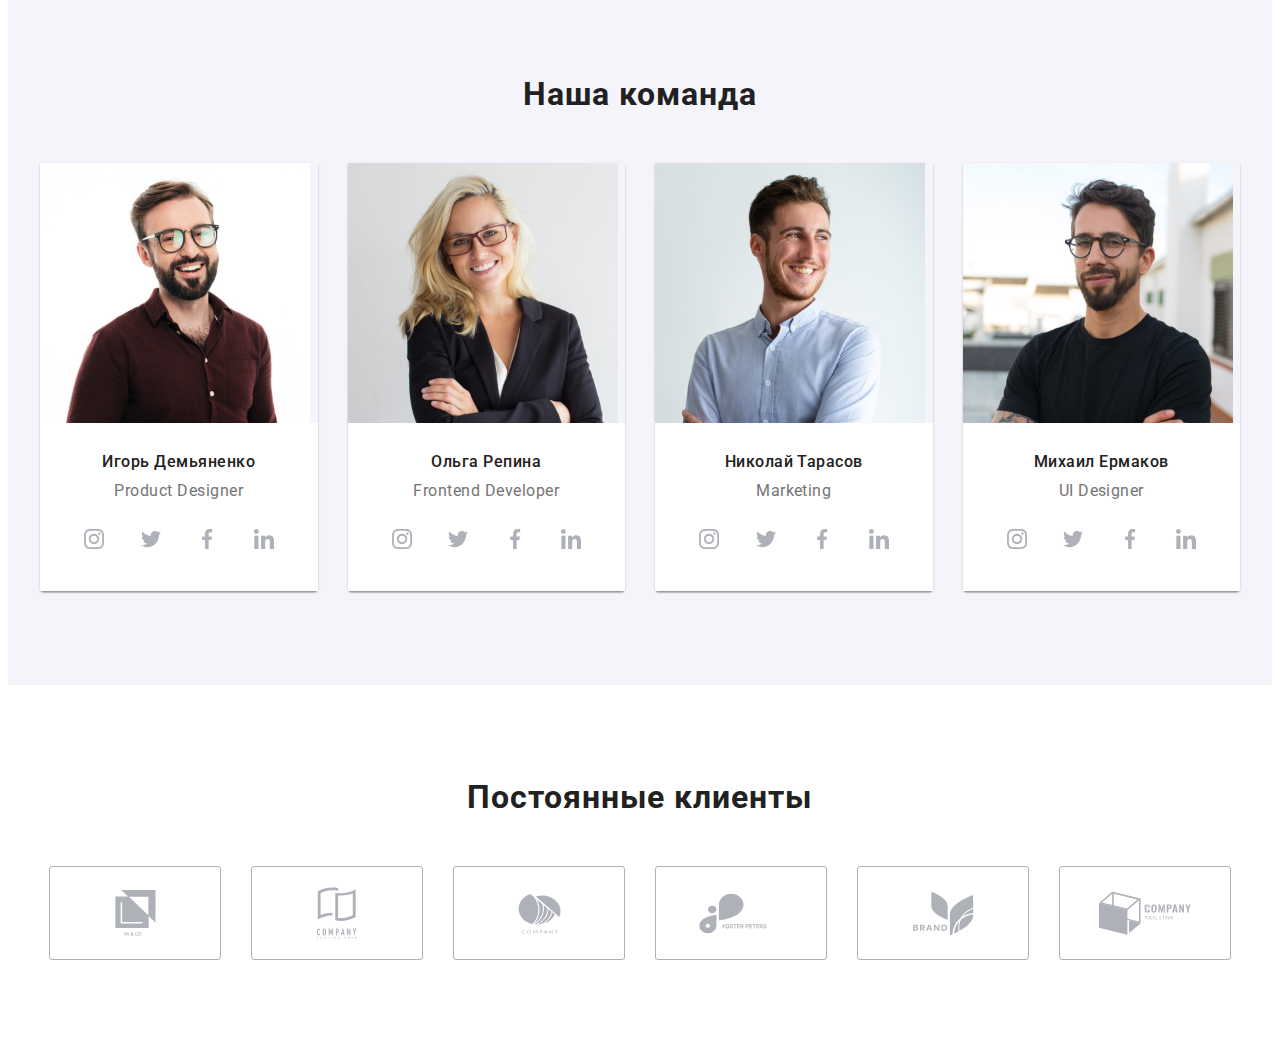
==== commit b0bbd0d6: "modal form mobile styles" ====
--- a/index.html
+++ b/index.html
@@ -63,7 +63,7 @@
           +38 096 111 11 11
         </a>
       </div>
-      <div class="mob-menu" data-menu>
+      <div class="mob-menu is-hidden" data-menu>
         <div class="container">
           <button type="button" class="mob-menu__close" data-menu-close>
             <svg class="mob-menu__icon">
@@ -621,11 +621,13 @@
               placeholder="Введите текст"
             ></textarea>
           </label>
-          <input type="checkbox" class="modal-form-checkbox visually-hidden" id="accept-policy" />
-          <label class="modal-form-checkbox-label" for="accept-policy"
-            >Соглашаюсь с рассылкой и принимаю&NonBreakingSpace;
-            <a href="#" class="modal-form-label-link">Условия договора</a></label
-          >
+          <div class="modal-form-checkbox-container">
+            <input type="checkbox" class="modal-form-checkbox visually-hidden" id="accept-policy" />
+            <label class="modal-form-checkbox-label" for="accept-policy">
+              Соглашаюсь с рассылкой и принимаю&NonBreakingSpace;
+            </label>
+            <a href="#" class="modal-form-label-link">Условия договора</a>
+          </div>
           <button type="submit" class="modal-form-submit">Отправить</button>
         </form>
       </div>
--- a/css/main.min.css
+++ b/css/main.min.css
@@ -1,2 +1,2 @@
-:root{--main-font: 'Roboto', sans-serif;--secondary-font: 'Raleway', sans-serif;--accent-color: #2196f3;--description-text-color: #757575;--headings-color: #212121;--team-background-color: #f5f4fa;--card-set-gap: 30px}.visually-hidden{position:absolute !important;clip:rect(1px 1px 1px 1px);clip:rect(1px, 1px, 1px, 1px);padding:0 !important;border:0 !important;height:1px !important;width:1px !important;overflow:hidden}body{font-family:var(--main-font);color:var(--description-text-color);background-color:#ffffff}h1,h2,h3,h4,h5,h6,p{margin-top:0;margin-bottom:0}ul,ol{margin-top:0;margin-bottom:0;padding-left:0}img{display:block}.list{list-style:none}.link{text-decoration:none;transition:color 250ms cubic-bezier(0.4, 0, 0.2, 1)}.link.current{color:var(--accent-color)}.section{padding-top:60px;padding-bottom:60px}@media screen and (min-width: 1200px){.section{padding-top:94px;padding-bottom:94px}}.title{font-weight:700;font-size:28px;line-height:1.16;text-align:center;letter-spacing:0.03em;color:var(--headings-color);margin-bottom:30px}@media screen and (min-width: 1200px){.title{margin-bottom:50px;font-size:32px}}.container{width:100%;margin:0 auto;padding-left:15px;padding-right:15px}@media screen and (min-width: 480px){.container{max-width:480px}}@media screen and (min-width: 768px){.container{max-width:768px}}@media screen and (min-width: 1200px){.container{max-width:1200px}}.logo{font-family:var(--secondary-font);font-weight:700;font-size:26px;line-height:1.19;letter-spacing:0.03em;margin-right:93px;color:#000000;animation-duration:2000ms;animation-delay:2000ms;animation-iteration-count:infinite}.logo__accent{font-family:var(--secondary-font);font-weight:700;font-size:26px;line-height:1.19;letter-spacing:0.03em;color:var(--accent-color)}.logo-text{color:#ffffff}.social-media-content{padding-left:32px;padding-right:32px;padding-bottom:30px}.social-media-list{display:flex;justify-content:center}@media screen and (min-width: 1200px){.social-media-list{justify-content:space-between}}.social-media-item:not(:last-child){margin-right:10px}.social-media-link{display:flex;align-items:center;justify-content:center;width:44px;height:44px;border-radius:50%;background-color:transparent;fill:#afb1b8;transition:background-color 250ms cubic-bezier(0.4, 0, 0.2, 1)}.social-media-link:hover,.social-media-link:focus{fill:#ffffff;background-color:var(--accent-color)}.footer-social-media-image{fill:#ffffff}.footer-social-media-link{background-color:rgba(255,255,255,0.1)}.footer-social-media-link:hover,.footer-social-media-link:focus{fill:#ffffff;background-color:var(--accent-color)}.projects-btn-list{display:flex;justify-content:center;margin-bottom:50px}.projects-item:not(:last-child){margin-right:8px}.projects-btn{font-family:var(--main-font);font-weight:500;font-size:16px;line-height:1.62;text-align:center;letter-spacing:0.03em;cursor:pointer;color:var(--headings-color);background:#f5f4fa;border-radius:4px;border:none;padding:6px 22px 6px 22px;transition:background-color 250ms cubic-bezier(0.4, 0, 0.2, 1),box-shadow 250ms cubic-bezier(0.4, 0, 0.2, 1)}.projects-btn:hover,.projects-btn:focus{background-color:var(--accent-color);color:#ffffff;box-shadow:0px 3px 1px rgba(0,0,0,0.1),0px 1px 2px rgba(0,0,0,0.08),0px 2px 2px rgba(0,0,0,0.12)}.projects-btn.current{background-color:var(--accent-color);color:#ffffff;transition:box-shadow 250ms cubic-bezier(0.4, 0, 0.2, 1)}.backdrop{position:fixed;top:0;left:0;width:100vw;height:100vh;background-color:rgba(0,0,0,0.2);visibility:visible;opacity:1;pointer-events:auto;transition:opacity 250ms cubic-bezier(0.4, 0, 0.2, 1)}.backdrop.is-hidden{visibility:hidden;opacity:0;pointer-events:none}.modal{position:absolute;left:50%;top:50%;width:528px;min-height:580px;padding:40px;background-color:#ffffff;transform:translate(-50%, -50%) scale(1);transition:transform 250ms cubic-bezier(0.4, 0, 0.2, 1)}.backdrop.is-hidden .modal{transform:translate(-50%, -50%) scale(1.4)}.close-button{position:absolute;top:8px;right:8px;background-color:transparent;border-radius:50%;border:1px solid rgba(0,0,0,0.1);cursor:pointer;width:30px;height:30px;padding:5px}.close-button-img{width:18px;height:18px;transition:fill 250ms cubic-bezier(0.4, 0, 0.2, 1)}.close-button:focus .close-button-img,.close-button:hover .close-button-img{fill:var(--accent-color)}.modal-form{display:flex;flex-direction:column}.modal-form-main-txt{font-weight:700;font-size:20px;line-height:1.15;text-align:center;letter-spacing:0.03em;margin-bottom:12px;color:#212121}.modal-form-field{font-weight:400;font-size:12px;line-height:1.16;letter-spacing:0.01em;color:#757575;margin-bottom:10px}.modal-form-textarea{margin-bottom:20px}.modal-form-input{width:100%;height:40px;border:1px solid rgba(33,33,33,0.2);border-radius:4px;padding-left:42px;font-size:16px;outline:none;cursor:pointer;transition:border-color 250ms cubic-bezier(0.4, 0, 0.2, 1)}.modal-form-input:focus{border-color:var(--accent-color)}.modal-form-input:hover{border-color:var(--accent-color)}.modal-form-input-wrapper{position:relative;display:block;margin-top:4px}.modal-form-input-icon{position:absolute;width:18px;height:18px;top:50%;left:12px;transform:translateY(-50%);transition:fill 250ms cubic-bezier(0.4, 0, 0.2, 1)}.modal-form-input:focus+.modal-form-input-icon{fill:var(--accent-color)}.modal-form-input:hover+.modal-form-input-icon{fill:var(--accent-color)}.modal-form-comment{width:100%;height:120px;margin-top:4px;padding:12px 16px;resize:none;border:1px solid rgba(33,33,33,0.2);border-radius:4px;outline:none;cursor:pointer;transition:border-color 250ms cubic-bezier(0.4, 0, 0.2, 1)}.modal-form-comment:focus,.modal-form-comment:hover{border-color:var(--accent-color)}.modal-form-comment::placeholder{color:rgba(117,117,117,0.5)}.modal-form-checkbox-label{display:flex;align-items:center;text-align:center;font-size:14px;line-height:1.71;letter-spacing:0.03em;margin-bottom:30px;margin-left:13px;color:#757575}.modal-form-checkbox-label::before{display:block;content:'';width:16px;height:15px;border:2px solid #000000;border-radius:2px;margin-right:7px;box-shadow:0px 4px 4px rgba(0,0,0,0.25);cursor:pointer}.modal-form-checkbox:checked+.modal-form-checkbox-label::before{background-color:var(--accent-color);background-image:url("../img/icon-check.svg");background-size:contain;border-color:var(--accent-color)}.modal-form-checkbox:focus+.modal-form-checkbox-label::before{border-color:var(--accent-color)}.modal-form-label-link{font-size:14px;line-height:1.71;letter-spacing:0.03em;text-decoration-line:underline;color:var(--accent-color)}.modal-form-submit{align-self:center;font-weight:700;font-size:16px;line-height:1.87;width:200px;height:50px;margin:0 auto;cursor:pointer;color:#ffffff;background:var(--accent-color);padding:10px 32px;border-radius:4px;border:none;text-align:center;letter-spacing:0.06em;filter:drop-shadow(0px 4px 4px rgba(0,0,0,0.25))}.header{padding-top:16px;padding-bottom:16px;border-bottom:1px solid #ececec}@media screen and (min-width: 768px){.header-container{display:flex;align-items:center}}.navigation{display:flex;align-items:center;justify-content:space-between}.menu{display:flex;display:none;align-items:center}.menu__item:not(:last-child){margin-right:50px}.menu__link{font-weight:500;font-size:14px;line-height:1.14;letter-spacing:0.02em;color:var(--headings-color)}.menu__link.current{position:relative}.menu__link.current::after{content:'';position:absolute;bottom:-32px;left:0;width:100%;height:4px;background-color:var(--accent-color);border-radius:2px}.menu__link:hover,.menu__link:focus{color:var(--accent-color)}@media screen and (min-width: 768px){.mobile-nav{display:none}}.mobile-nav__open{cursor:pointer;background-color:transparent;border:0;padding:0}.mobile-nav__open:hover,.mobile-nav__open:focus{fill:var(--accent-color)}.mobile-nav__hamburger{width:40px;height:40px}.header__contact-link{display:flex;display:none;align-items:center;font-weight:500;font-size:14px;line-height:1.14;letter-spacing:0.02em;color:var(--description-text-color)}.header__contact-link:hover,.header__contact-link:focus{color:var(--accent-color)}.email{margin-left:auto;margin-right:50px}.header__email-icon{margin-right:10px;fill:currentColor}.header__smartphone-icon{margin-right:10px;fill:currentColor}.mob-menu{position:fixed;top:0;left:0;background-color:#ffffff;width:100vw;height:100vh;padding-top:48px;padding-bottom:48px}.mob-menu .container{position:relative;height:100%;display:flex;flex-direction:column;justify-content:space-between}.mob-menu.is-hidden{opacity:0;pointer-events:none}.mob-menu__close{position:absolute;top:-28px;right:15px;cursor:pointer;background-color:transparent;border:0;padding:0}.mob-menu__close:hover,.mob-menu__close:focus{fill:var(--accent-color)}.mob-menu__icon{width:40px;height:40px}.mob-menu-list__item:not(:last-child){margin-bottom:32px}.mob-menu-list__link{font-weight:500;font-size:40px;line-height:1.17;text-align:center;letter-spacing:0.02em;color:#212121}.mob-menu-list__link:hover,.mob-menu-list__link:focus{color:var(--accent-color)}.mob-menu-contacts{margin-bottom:64px}.mob-menu-contacts__item{margin-bottom:32px}.mob-menu-contacts__link{font-weight:500;font-size:24px;line-height:1.16;letter-spacing:0.02em;color:#757575}.mob-phone{font-weight:500;font-size:34px;line-height:1.17;letter-spacing:0.02em;color:var(--accent-color)}.mob-menu-media{display:flex;flex-wrap:wrap}.mob-menu-media__item{margin-bottom:10px}.mob-menu-media__item:not(:last-child){display:flex;margin-right:10px}.mob-menu-media__item:not(:last-child)::after{content:'';height:100%;width:1px;display:block;margin-left:10px;background-color:rgba(33,33,33,0.2)}.mob-menu-media__link{font-weight:500;font-size:18px;line-height:1.22;letter-spacing:0.02em;color:var(--accent-color)}.hero{background-image:linear-gradient(rgba(47,48,58,0.4), rgba(47,48,58,0.4)),url(../img/hero/background-image.jpg);background-color:#2f303a;background-size:cover;padding-top:118px;padding-bottom:118px;text-align:center;letter-spacing:0.06em;max-width:1600рх}@media screen and (min-width: 1200px){.hero{padding-top:200px;padding-bottom:200px}}.hero__main-title{margin-bottom:30px;margin-left:auto;margin-right:auto;font-weight:900;font-size:26px;line-height:1.61;text-transform:uppercase;color:#ffffff}@media screen and (min-width: 480px){.hero__main-title{width:360px}}@media screen and (min-width: 1200px){.hero__main-title{width:696px;font-size:44px;line-height:1.36}}.modal-btn{font-weight:700;font-size:16px;line-height:1.87;display:block;margin:0 auto;cursor:pointer;color:#ffffff;background:var(--accent-color);padding:10px 32px;border-radius:4px;border:0}.advantages-list{margin-top:-30px}@media screen and (min-width: 768px){.advantages-list{margin-left:-30px;display:flex;flex-wrap:wrap}}@media screen and (min-width: 1200px){.advantages-list{flex-wrap:nowrap}}.advantages__list-item{margin-top:30px}@media screen and (min-width: 768px){.advantages__list-item{flex-basis:calc((100% - 60px) / 2);margin-left:30px}}@media screen and (min-width: 1200px){.advantages__list-item{flex-basis:calc((100% - 120px) / 4)}}.advantages__image-content{display:flex;justify-content:center;align-items:center;height:120px;margin-bottom:30px;background-color:#f5f4fa}.advantages__image-item{width:64px;height:70px}.advantages__list-item-title{font-weight:700;font-size:14px;line-height:1.14;letter-spacing:0.03em;text-transform:uppercase;color:var(--headings-color);margin-bottom:10px;text-align:center}@media screen and (min-width: 480px){.advantages__list-item-title{text-align:left}}.advantages__list-item-text{font-size:14px;line-height:1.71;letter-spacing:0.03em}.responsibilities{display:none}@media screen and (min-width: 1200px){.responsibilities{display:block}}.duties{padding-top:0}.duties__list{display:flex;margin-top:-30px;margin-left:-30px}.duties__item{flex-basis:calc((100% - 90px) / 3);margin-top:30px;margin-left:30px}.duties__thumb{position:relative}.duties__thumb-description{position:absolute;width:100%;left:0;bottom:0;font-weight:bold;font-size:14px;line-height:1.14;text-align:center;letter-spacing:0.03em;text-transform:uppercase;background-color:rgba(47,48,58,0.8);color:#ffffff;padding-top:27px;padding-bottom:27px}.team{background:var(--team-background-color)}@media screen and (min-width: 768px){.team-list{margin-top:-30px;display:flex;flex-wrap:wrap;justify-content:center;margin-left:-30px}}.team-list-item{box-shadow:0px 1px 3px rgba(0,0,0,0.12),0px 1px 1px rgba(0,0,0,0.14),0px 2px 1px rgba(0,0,0,0.2);border-radius:0px 0px 4px 4px;margin-top:30px}@media screen and (min-width: 768px){.team-list-item{flex-basis:calc((100% - 120px) / 4);margin-left:30px}}.team-image{width:100%;height:100%}@media screen and (min-width: 768px){.team-image{width:354px;height:374px}}@media screen and (min-width: 1200px){.team-image{width:270px;height:260px}}.team-section-content{padding-top:var(--card-set-gap);padding-left:32px;padding-right:32px;padding-bottom:var(--card-set-gap);background-color:#ffffff}.team-subtitle{font-weight:500;font-size:16px;line-height:1.18;text-align:center;letter-spacing:0.03em;color:var(--headings-color);margin-bottom:10px}.team-text{font-size:16px;line-height:1.18;text-align:center;letter-spacing:0.03em;margin-bottom:16px}.clients-section{padding-top:60px;padding-bottom:60px}@media screen and (min-width: 1200px){.clients-section{padding-top:94px;padding-bottom:94px}}.our-clients-list{margin-bottom:-30px;margin-left:-30px;display:flex;flex-wrap:wrap;justify-content:center}.our-clients-item{margin-bottom:30px;margin-left:30px;flex-basis:calc((100% - 60px) / 2)}@media screen and (min-width: 768px){.our-clients-item{flex-basis:auto}}.our-clients-link{display:flex;justify-content:center;align-items:center;width:130px;height:92px;border-radius:3px;border:1px solid #afb1b8;transition:filter 250ms cubic-bezier(0.4, 0, 0.2, 1)}.our-clients-link:hover,.our-clients-link:focus{filter:drop-shadow(0px 4px 4px rgba(0,0,0,0.25));border-color:var(--accent-color)}@media screen and (min-width: 480px){.our-clients-link{width:100%}}@media screen and (min-width: 768px){.our-clients-link{width:226px}}@media screen and (min-width: 1200px){.our-clients-link{width:170px}}.our-clients-image{fill:#afb1b8}.our-clients-link:hover .our-clients-image,.our-clients-link:focus .our-clients-image{fill:var(--accent-color)}.footer{background:#2f303a;padding-top:60px;padding-bottom:60px;letter-spacing:0.03em}.footer-content{display:flex}.footer-address-container{margin-right:70px}.footer-social-media-text{font-weight:700;font-size:14px;line-height:1.14;text-transform:uppercase;color:#ffffff;margin-bottom:20px}.footer-social-media-content{padding-top:15px}.footer-link{font-style:normal;font-weight:400;font-size:14px;line-height:1.71;color:rgba(255,255,255,0.6)}.footer-link.address{color:#ffffff;margin-bottom:9px}.footer-link:hover,.footer-link:focus{color:#ffffff}.footer-logo{display:block;margin-bottom:20px}.footer-item:not(:last-child){margin-bottom:9px}.footer-form-content{margin-left:auto}.footer-form-head{font-weight:700;font-size:14px;line-height:1.14;letter-spacing:0.03em;text-transform:uppercase;color:#ffffff;margin-bottom:20px;padding-top:15px}.footer-form-input{border:1px solid rgba(255,255,255,0.3);filter:drop-shadow(0px 4px 4px rgba(0,0,0,0.15));border-radius:4px;width:358px;height:50px;padding-left:16px;padding-top:15px;padding-bottom:15px;margin-right:8px;background-color:#2f303a;border-color:rgba(197,170,170,0.3);color:#ffffff;transition:border-color 250ms cubic-bezier(0.4, 0, 0.2, 1);outline:none}.footer-form-input:focus{border-color:rgba(255,255,255,0.973)}.footer-form-input:focus::placeholder{align-items:center;letter-spacing:0.03em;color:rgba(255,255,255,0.6)}.footer-form-btn{position:relative;background:var(--accent-color);box-shadow:0px 4px 4px rgba(0,0,0,0.15);border-radius:4px;border:none;width:200px;height:50px;cursor:pointer;font-weight:700;font-size:16px;line-height:1.87;color:#ffffff;align-items:center;text-align:left;letter-spacing:0.06em;padding-left:29px;padding-top:10px;padding-bottom:10px}.footer-form-btn-icon{position:absolute;top:13px;right:28px;width:24px;height:24px;fill:#ffffff}.examples-heading{font-weight:700;font-size:18px;line-height:2;letter-spacing:0.06em;color:var(--headings-color);margin-bottom:4px}.examples-text{font-size:16px;line-height:1.87;letter-spacing:0.03em;color:var(--description-text-color)}.examples-list{display:flex;flex-wrap:wrap;margin-top:-30px;margin-left:-30px}.examples-item{margin-top:30px;margin-left:30px;flex-basis:calc((100% - 90px) / 3);background-color:#ffffff;transition:filter 250ms cubic-bezier(0.4, 0, 0.2, 1)}.examples-item:hover{filter:drop-shadow(0px 4px 4px rgba(0,0,0,0.25))}.examples-text-content{border:1px solid #eeeeee;padding:20px 24px}.examples-link{display:block;position:relative}.examples-link-image-wrapper{position:relative;overflow:hidden}.overlay{position:absolute;top:0;left:0;background-color:rgba(33,150,243,0.9);font-size:18px;line-height:1.56;letter-spacing:0.03em;color:#ffffff;padding:63px 24px;height:100%;width:100%;overflow:auto;transform:translateY(100%);transition:transform 250ms cubic-bezier(0.4, 0, 0.2, 1)}.examples-link:hover .overlay,.examples-link:focus .overlay{transform:translateY(0)}
+:root{--main-font: 'Roboto', sans-serif;--secondary-font: 'Raleway', sans-serif;--accent-color: #2196f3;--description-text-color: #757575;--headings-color: #212121;--team-background-color: #f5f4fa;--card-set-gap: 30px}.visually-hidden{position:absolute !important;clip:rect(1px 1px 1px 1px);clip:rect(1px, 1px, 1px, 1px);padding:0 !important;border:0 !important;height:1px !important;width:1px !important;overflow:hidden}body{font-family:var(--main-font);color:var(--description-text-color);background-color:#ffffff}h1,h2,h3,h4,h5,h6,p{margin-top:0;margin-bottom:0}ul,ol{margin-top:0;margin-bottom:0;padding-left:0}img{display:block}.list{list-style:none}.link{text-decoration:none;transition:color 250ms cubic-bezier(0.4, 0, 0.2, 1)}.link.current{color:var(--accent-color)}.section{padding-top:60px;padding-bottom:60px}@media screen and (min-width: 1200px){.section{padding-top:94px;padding-bottom:94px}}.title{font-weight:700;font-size:28px;line-height:1.16;text-align:center;letter-spacing:0.03em;color:var(--headings-color);margin-bottom:30px}@media screen and (min-width: 1200px){.title{margin-bottom:50px;font-size:32px}}.container{width:100%;margin:0 auto;padding-left:15px;padding-right:15px}@media screen and (min-width: 480px){.container{max-width:480px}}@media screen and (min-width: 768px){.container{max-width:768px}}@media screen and (min-width: 1200px){.container{max-width:1200px}}.logo{font-family:var(--secondary-font);font-weight:700;font-size:26px;line-height:1.19;letter-spacing:0.03em;margin-right:93px;color:#000000;animation-duration:2000ms;animation-delay:2000ms;animation-iteration-count:infinite}.logo__accent{font-family:var(--secondary-font);font-weight:700;font-size:26px;line-height:1.19;letter-spacing:0.03em;color:var(--accent-color)}.logo-text{color:#ffffff}.social-media-content{padding-left:32px;padding-right:32px;padding-bottom:30px}.social-media-list{display:flex;justify-content:center}@media screen and (min-width: 1200px){.social-media-list{justify-content:space-between}}.social-media-item:not(:last-child){margin-right:10px}.social-media-link{display:flex;align-items:center;justify-content:center;width:44px;height:44px;border-radius:50%;background-color:transparent;fill:#afb1b8;transition:background-color 250ms cubic-bezier(0.4, 0, 0.2, 1)}.social-media-link:hover,.social-media-link:focus{fill:#ffffff;background-color:var(--accent-color)}.footer-social-media-image{fill:#ffffff}.footer-social-media-link{background-color:rgba(255,255,255,0.1)}.footer-social-media-link:hover,.footer-social-media-link:focus{fill:#ffffff;background-color:var(--accent-color)}.projects-btn-list{display:flex;justify-content:center;margin-bottom:50px}.projects-item:not(:last-child){margin-right:8px}.projects-btn{font-family:var(--main-font);font-weight:500;font-size:16px;line-height:1.62;text-align:center;letter-spacing:0.03em;cursor:pointer;color:var(--headings-color);background:#f5f4fa;border-radius:4px;border:none;padding:6px 22px 6px 22px;transition:background-color 250ms cubic-bezier(0.4, 0, 0.2, 1),box-shadow 250ms cubic-bezier(0.4, 0, 0.2, 1)}.projects-btn:hover,.projects-btn:focus{background-color:var(--accent-color);color:#ffffff;box-shadow:0px 3px 1px rgba(0,0,0,0.1),0px 1px 2px rgba(0,0,0,0.08),0px 2px 2px rgba(0,0,0,0.12)}.projects-btn.current{background-color:var(--accent-color);color:#ffffff;transition:box-shadow 250ms cubic-bezier(0.4, 0, 0.2, 1)}.backdrop{position:fixed;top:0;left:0;width:100vw;height:100vh;background-color:rgba(0,0,0,0.2);visibility:visible;opacity:1;pointer-events:auto;transition:opacity 250ms cubic-bezier(0.4, 0, 0.2, 1)}.backdrop.is-hidden{visibility:hidden;opacity:0;pointer-events:none}.modal{position:absolute;left:50%;top:50%;width:300px;padding:40px 10px 20px;background-color:#ffffff;transform:translate(-50%, -50%) scale(1);transition:transform 250ms cubic-bezier(0.4, 0, 0.2, 1)}.backdrop.is-hidden .modal{transform:translate(-50%, -50%) scale(1.4)}@media screen and (min-width: 480px){.modal{width:450px;padding:40px}}@media screen and (min-width: 1200px){.modal{width:528px}}.close-button{position:absolute;top:8px;right:8px;background-color:transparent;border-radius:50%;border:1px solid rgba(0,0,0,0.1);cursor:pointer;width:30px;height:30px;padding:5px}.close-button-img{width:18px;height:18px;transition:fill 250ms cubic-bezier(0.4, 0, 0.2, 1)}.close-button:focus .close-button-img,.close-button:hover .close-button-img{fill:var(--accent-color)}.modal-form{display:flex;flex-direction:column}.modal-form-main-txt{font-weight:700;font-size:20px;line-height:1.15;text-align:center;letter-spacing:0.03em;margin-bottom:12px;color:#212121}.modal-form-field{font-weight:400;font-size:12px;line-height:1.16;letter-spacing:0.01em;color:#757575;margin-bottom:10px}.modal-form-textarea{margin-bottom:20px}.modal-form-input{width:100%;height:40px;border:1px solid rgba(33,33,33,0.2);border-radius:4px;padding-left:42px;font-size:16px;outline:none;cursor:pointer;transition:border-color 250ms cubic-bezier(0.4, 0, 0.2, 1)}.modal-form-input:focus{border-color:var(--accent-color)}.modal-form-input:hover{border-color:var(--accent-color)}.modal-form-input-wrapper{position:relative;display:block;margin-top:4px}.modal-form-input-icon{position:absolute;width:18px;height:18px;top:50%;left:12px;transform:translateY(-50%);transition:fill 250ms cubic-bezier(0.4, 0, 0.2, 1)}.modal-form-input:focus+.modal-form-input-icon{fill:var(--accent-color)}.modal-form-input:hover+.modal-form-input-icon{fill:var(--accent-color)}.modal-form-comment{width:100%;height:120px;margin-top:4px;padding:12px 16px;resize:none;border:1px solid rgba(33,33,33,0.2);border-radius:4px;outline:none;cursor:pointer;transition:border-color 250ms cubic-bezier(0.4, 0, 0.2, 1)}.modal-form-comment:focus,.modal-form-comment:hover{border-color:var(--accent-color)}.modal-form-comment::placeholder{color:rgba(117,117,117,0.5)}.modal-form-checkbox-container{display:block;margin-bottom:30px}@media screen and (min-width: 480px){.modal-form-checkbox-container{display:flex}}.modal-form-checkbox-label{display:flex;align-items:center;text-align:center;font-size:12px;line-height:1.71;letter-spacing:0.03em;color:#757575}.modal-form-checkbox-label::before{display:block;content:'';width:16px;height:15px;border:2px solid #000000;border-radius:2px;margin-right:7px;box-shadow:0px 4px 4px rgba(0,0,0,0.25);cursor:pointer}.modal-form-checkbox:checked+.modal-form-checkbox-label::before{background-color:var(--accent-color);background-image:url("../img/icon-check.svg");background-size:contain;border-color:var(--accent-color)}.modal-form-checkbox:focus+.modal-form-checkbox-label::before{border-color:var(--accent-color)}@media screen and (min-width: 1200px){.modal-form-checkbox-label{font-size:14px;margin-left:13px}}.modal-form-label-link{font-size:12px;line-height:1.71;letter-spacing:0.03em;text-decoration-line:underline;color:var(--accent-color)}.modal-form-submit{align-self:center;font-weight:700;font-size:16px;line-height:1.87;width:200px;height:50px;margin:0 auto;cursor:pointer;color:#ffffff;background:var(--accent-color);padding:10px 32px;border-radius:4px;border:none;text-align:center;letter-spacing:0.06em;filter:drop-shadow(0px 4px 4px rgba(0,0,0,0.25))}.header{padding-top:16px;padding-bottom:16px;border-bottom:1px solid #ececec}@media screen and (min-width: 768px){.header-container{display:flex;align-items:center}}.navigation{display:flex;align-items:center;justify-content:space-between}.menu{display:flex;display:none;align-items:center}.menu__item:not(:last-child){margin-right:50px}.menu__link{font-weight:500;font-size:14px;line-height:1.14;letter-spacing:0.02em;color:var(--headings-color)}.menu__link.current{position:relative}.menu__link.current::after{content:'';position:absolute;bottom:-32px;left:0;width:100%;height:4px;background-color:var(--accent-color);border-radius:2px}.menu__link:hover,.menu__link:focus{color:var(--accent-color)}@media screen and (min-width: 768px){.mobile-nav{display:none}}.mobile-nav__open{cursor:pointer;background-color:transparent;border:0;padding:0}.mobile-nav__open:hover,.mobile-nav__open:focus{fill:var(--accent-color)}.mobile-nav__hamburger{width:40px;height:40px}.header__contact-link{display:flex;display:none;align-items:center;font-weight:500;font-size:14px;line-height:1.14;letter-spacing:0.02em;color:var(--description-text-color)}.header__contact-link:hover,.header__contact-link:focus{color:var(--accent-color)}.email{margin-left:auto;margin-right:50px}.header__email-icon{margin-right:10px;fill:currentColor}.header__smartphone-icon{margin-right:10px;fill:currentColor}.mob-menu{position:fixed;top:0;left:0;background-color:#ffffff;width:100vw;height:100vh;padding-top:48px;padding-bottom:48px}.mob-menu .container{position:relative;height:100%;display:flex;flex-direction:column;justify-content:space-between}.mob-menu.is-hidden{opacity:0;pointer-events:none;visibility:hidden}.mob-menu__close{position:absolute;top:-28px;right:15px;cursor:pointer;background-color:transparent;border:0;padding:0}.mob-menu__close:hover,.mob-menu__close:focus{fill:var(--accent-color)}.mob-menu__icon{width:40px;height:40px}.mob-menu-list__item:not(:last-child){margin-bottom:32px}.mob-menu-list__link{font-weight:500;font-size:40px;line-height:1.17;text-align:center;letter-spacing:0.02em;color:#212121}.mob-menu-list__link:hover,.mob-menu-list__link:focus{color:var(--accent-color)}.mob-menu-contacts{margin-bottom:64px}.mob-menu-contacts__item{margin-bottom:32px}.mob-menu-contacts__link{font-weight:500;font-size:24px;line-height:1.16;letter-spacing:0.02em;color:#757575}.mob-phone{font-weight:500;font-size:34px;line-height:1.17;letter-spacing:0.02em;color:var(--accent-color)}.mob-menu-media{display:flex;flex-wrap:wrap}.mob-menu-media__item{margin-bottom:10px}.mob-menu-media__item:not(:last-child){display:flex;margin-right:10px}.mob-menu-media__item:not(:last-child)::after{content:'';height:100%;width:1px;display:block;margin-left:10px;background-color:rgba(33,33,33,0.2)}.mob-menu-media__link{font-weight:500;font-size:18px;line-height:1.22;letter-spacing:0.02em;color:var(--accent-color)}.hero{background-image:linear-gradient(rgba(47,48,58,0.4), rgba(47,48,58,0.4)),url(../img/hero/background-image.jpg);background-color:#2f303a;background-size:cover;padding-top:118px;padding-bottom:118px;text-align:center;letter-spacing:0.06em;max-width:1600рх}@media screen and (min-width: 1200px){.hero{padding-top:200px;padding-bottom:200px}}.hero__main-title{margin-bottom:30px;margin-left:auto;margin-right:auto;font-weight:900;font-size:26px;line-height:1.61;text-transform:uppercase;color:#ffffff}@media screen and (min-width: 480px){.hero__main-title{width:360px}}@media screen and (min-width: 1200px){.hero__main-title{width:696px;font-size:44px;line-height:1.36}}.modal-btn{font-weight:700;font-size:16px;line-height:1.87;display:block;margin:0 auto;cursor:pointer;color:#ffffff;background:var(--accent-color);padding:10px 32px;border-radius:4px;border:0}.advantages-list{margin-top:-30px}@media screen and (min-width: 768px){.advantages-list{margin-left:-30px;display:flex;flex-wrap:wrap}}@media screen and (min-width: 1200px){.advantages-list{flex-wrap:nowrap}}.advantages__list-item{margin-top:30px}@media screen and (min-width: 768px){.advantages__list-item{flex-basis:calc((100% - 60px) / 2);margin-left:30px}}@media screen and (min-width: 1200px){.advantages__list-item{flex-basis:calc((100% - 120px) / 4)}}.advantages__image-content{display:flex;justify-content:center;align-items:center;height:120px;margin-bottom:30px;background-color:#f5f4fa}.advantages__image-item{width:64px;height:70px}.advantages__list-item-title{font-weight:700;font-size:14px;line-height:1.14;letter-spacing:0.03em;text-transform:uppercase;color:var(--headings-color);margin-bottom:10px;text-align:center}@media screen and (min-width: 480px){.advantages__list-item-title{text-align:left}}.advantages__list-item-text{font-size:14px;line-height:1.71;letter-spacing:0.03em}.responsibilities{display:none}@media screen and (min-width: 1200px){.responsibilities{display:block}}.duties{padding-top:0}.duties__list{display:flex;margin-top:-30px;margin-left:-30px}.duties__item{flex-basis:calc((100% - 90px) / 3);margin-top:30px;margin-left:30px}.duties__thumb{position:relative}.duties__thumb-description{position:absolute;width:100%;left:0;bottom:0;font-weight:bold;font-size:14px;line-height:1.14;text-align:center;letter-spacing:0.03em;text-transform:uppercase;background-color:rgba(47,48,58,0.8);color:#ffffff;padding-top:27px;padding-bottom:27px}.team{background:var(--team-background-color)}@media screen and (min-width: 768px){.team-list{margin-top:-30px;display:flex;flex-wrap:wrap;justify-content:center;margin-left:-30px}}.team-list-item{box-shadow:0px 1px 3px rgba(0,0,0,0.12),0px 1px 1px rgba(0,0,0,0.14),0px 2px 1px rgba(0,0,0,0.2);border-radius:0px 0px 4px 4px;margin-top:30px}@media screen and (min-width: 768px){.team-list-item{flex-basis:calc((100% - 120px) / 4);margin-left:30px}}.team-image{width:100%;height:100%}@media screen and (min-width: 768px){.team-image{width:354px;height:374px}}@media screen and (min-width: 1200px){.team-image{width:270px;height:260px}}.team-section-content{padding-top:var(--card-set-gap);padding-left:32px;padding-right:32px;padding-bottom:var(--card-set-gap);background-color:#ffffff}.team-subtitle{font-weight:500;font-size:16px;line-height:1.18;text-align:center;letter-spacing:0.03em;color:var(--headings-color);margin-bottom:10px}.team-text{font-size:16px;line-height:1.18;text-align:center;letter-spacing:0.03em;margin-bottom:16px}.clients-section{padding-top:60px;padding-bottom:60px}@media screen and (min-width: 1200px){.clients-section{padding-top:94px;padding-bottom:94px}}.our-clients-list{margin-bottom:-30px;margin-left:-30px;display:flex;flex-wrap:wrap;justify-content:center}.our-clients-item{margin-bottom:30px;margin-left:30px;flex-basis:calc((100% - 60px) / 2)}@media screen and (min-width: 768px){.our-clients-item{flex-basis:auto}}.our-clients-link{display:flex;justify-content:center;align-items:center;width:130px;height:92px;border-radius:3px;border:1px solid #afb1b8;transition:filter 250ms cubic-bezier(0.4, 0, 0.2, 1)}.our-clients-link:hover,.our-clients-link:focus{filter:drop-shadow(0px 4px 4px rgba(0,0,0,0.25));border-color:var(--accent-color)}@media screen and (min-width: 480px){.our-clients-link{width:100%}}@media screen and (min-width: 768px){.our-clients-link{width:226px}}@media screen and (min-width: 1200px){.our-clients-link{width:170px}}.our-clients-image{fill:#afb1b8}.our-clients-link:hover .our-clients-image,.our-clients-link:focus .our-clients-image{fill:var(--accent-color)}.footer{background:#2f303a;padding-top:60px;padding-bottom:60px;letter-spacing:0.03em}.footer-content{display:flex}.footer-address-container{margin-right:70px}.footer-social-media-text{font-weight:700;font-size:14px;line-height:1.14;text-transform:uppercase;color:#ffffff;margin-bottom:20px}.footer-social-media-content{padding-top:15px}.footer-link{font-style:normal;font-weight:400;font-size:14px;line-height:1.71;color:rgba(255,255,255,0.6)}.footer-link.address{color:#ffffff;margin-bottom:9px}.footer-link:hover,.footer-link:focus{color:#ffffff}.footer-logo{display:block;margin-bottom:20px}.footer-item:not(:last-child){margin-bottom:9px}.footer-form-content{margin-left:auto}.footer-form-head{font-weight:700;font-size:14px;line-height:1.14;letter-spacing:0.03em;text-transform:uppercase;color:#ffffff;margin-bottom:20px;padding-top:15px}.footer-form-input{border:1px solid rgba(255,255,255,0.3);filter:drop-shadow(0px 4px 4px rgba(0,0,0,0.15));border-radius:4px;width:358px;height:50px;padding-left:16px;padding-top:15px;padding-bottom:15px;margin-right:8px;background-color:#2f303a;border-color:rgba(197,170,170,0.3);color:#ffffff;transition:border-color 250ms cubic-bezier(0.4, 0, 0.2, 1);outline:none}.footer-form-input:focus{border-color:rgba(255,255,255,0.973)}.footer-form-input:focus::placeholder{align-items:center;letter-spacing:0.03em;color:rgba(255,255,255,0.6)}.footer-form-btn{position:relative;background:var(--accent-color);box-shadow:0px 4px 4px rgba(0,0,0,0.15);border-radius:4px;border:none;width:200px;height:50px;cursor:pointer;font-weight:700;font-size:16px;line-height:1.87;color:#ffffff;align-items:center;text-align:left;letter-spacing:0.06em;padding-left:29px;padding-top:10px;padding-bottom:10px}.footer-form-btn-icon{position:absolute;top:13px;right:28px;width:24px;height:24px;fill:#ffffff}.examples-heading{font-weight:700;font-size:18px;line-height:2;letter-spacing:0.06em;color:var(--headings-color);margin-bottom:4px}.examples-text{font-size:16px;line-height:1.87;letter-spacing:0.03em;color:var(--description-text-color)}.examples-list{display:flex;flex-wrap:wrap;margin-top:-30px;margin-left:-30px}.examples-item{margin-top:30px;margin-left:30px;flex-basis:calc((100% - 90px) / 3);background-color:#ffffff;transition:filter 250ms cubic-bezier(0.4, 0, 0.2, 1)}.examples-item:hover{filter:drop-shadow(0px 4px 4px rgba(0,0,0,0.25))}.examples-text-content{border:1px solid #eeeeee;padding:20px 24px}.examples-link{display:block;position:relative}.examples-link-image-wrapper{position:relative;overflow:hidden}.overlay{position:absolute;top:0;left:0;background-color:rgba(33,150,243,0.9);font-size:18px;line-height:1.56;letter-spacing:0.03em;color:#ffffff;padding:63px 24px;height:100%;width:100%;overflow:auto;transform:translateY(100%);transition:transform 250ms cubic-bezier(0.4, 0, 0.2, 1)}.examples-link:hover .overlay,.examples-link:focus .overlay{transform:translateY(0)}
 /*# sourceMappingURL=main.min.css.map */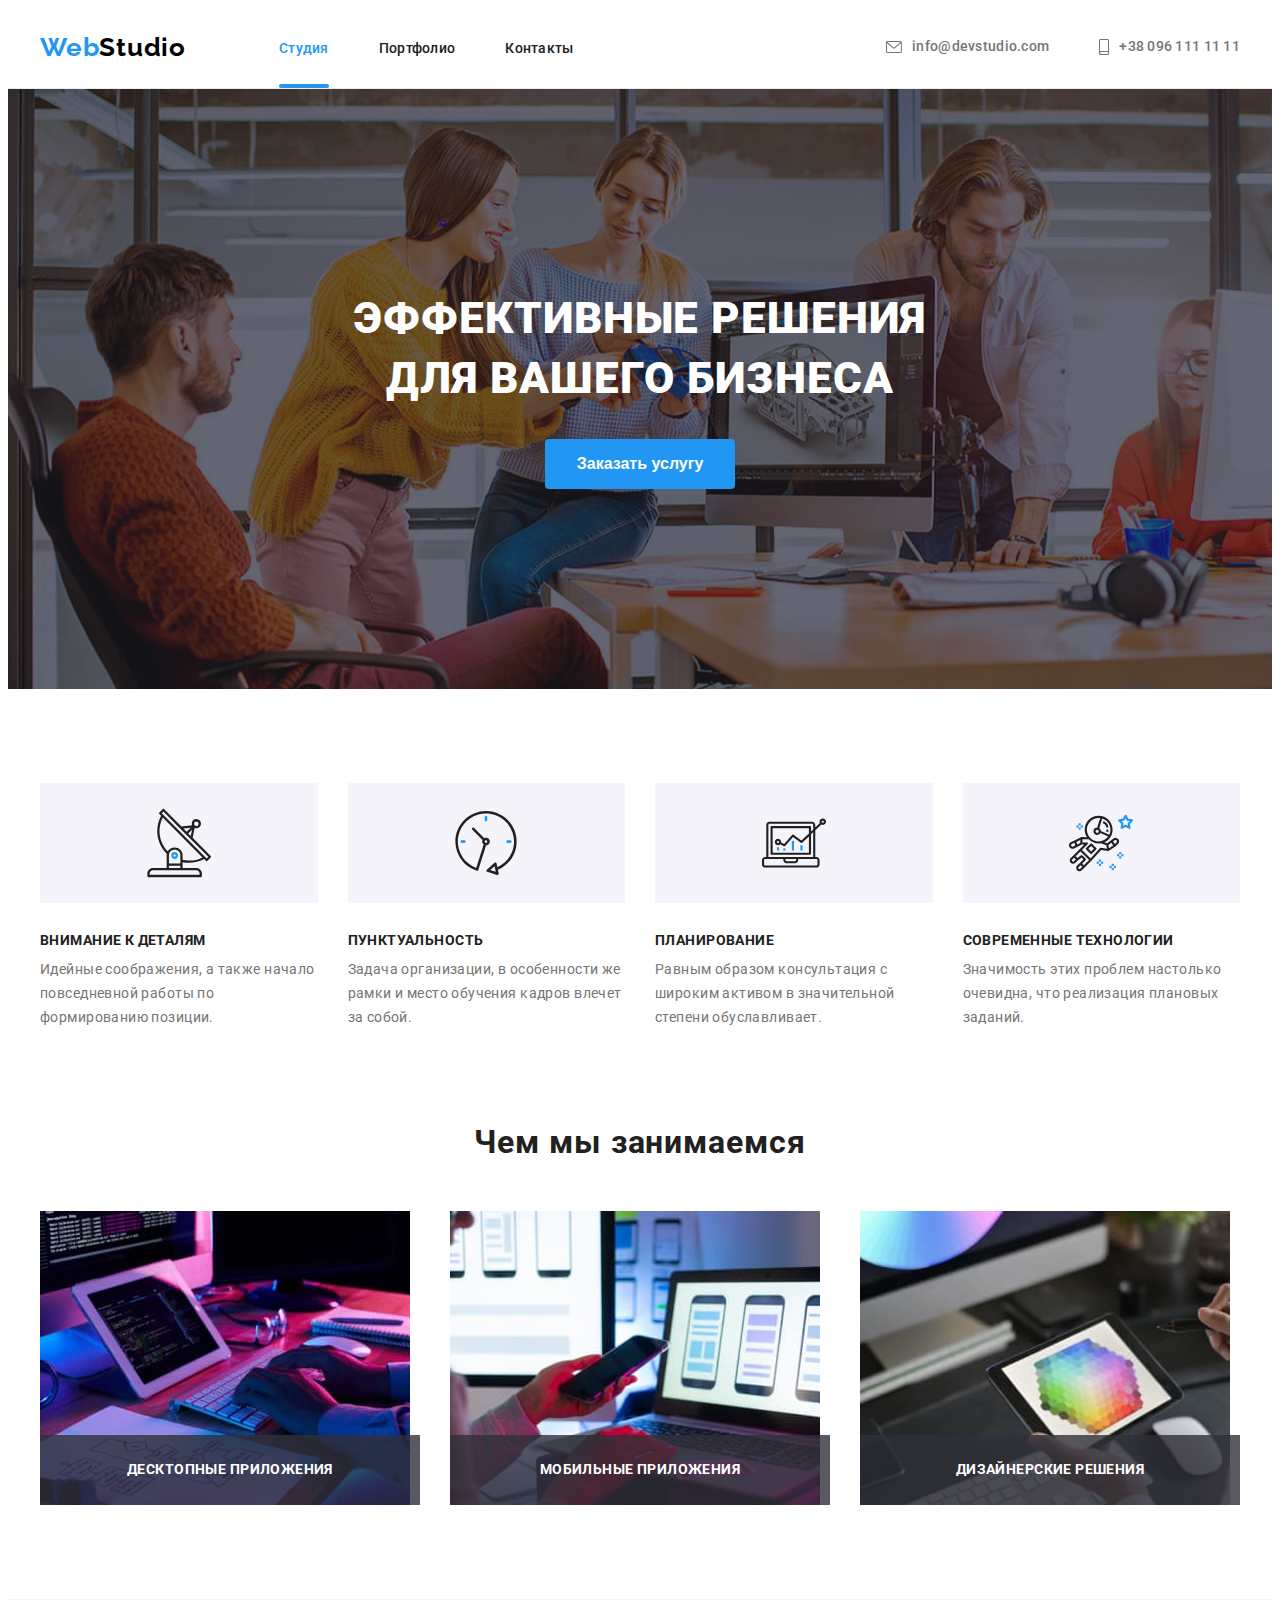
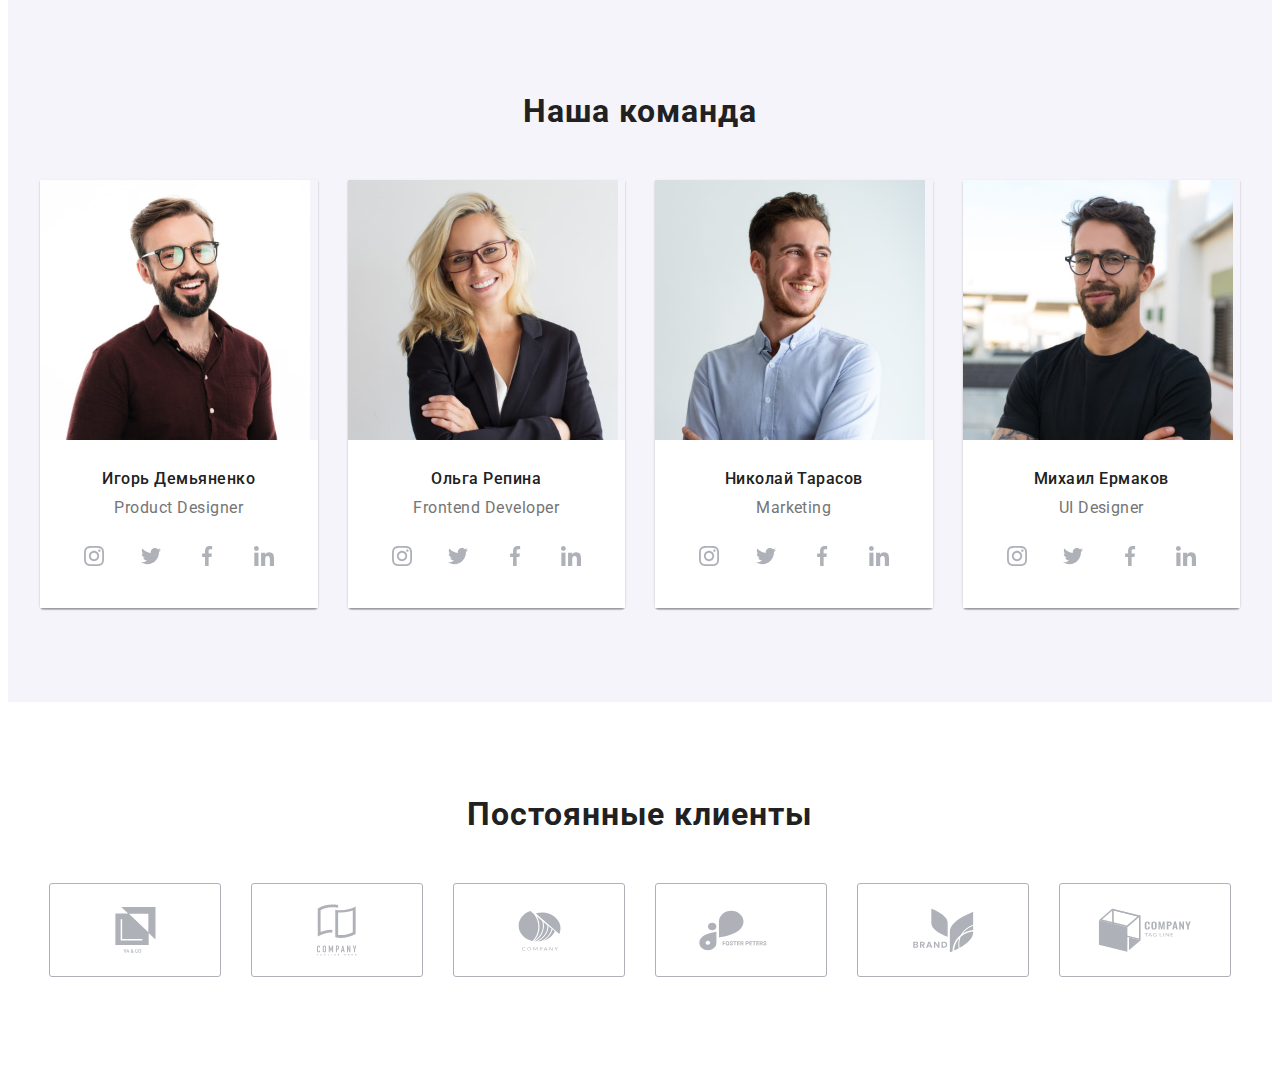
==== commit c76de79b: "header mobile layout" ====
--- a/index.html
+++ b/index.html
@@ -50,18 +50,20 @@
         </nav>
 
         <!-- Contact us header block -->
-        <a class="header__contact-link link email" href="mailto:info@devstudio.com">
-          <svg class="header__email-icon" width="16" height="12">
-            <use href="./img/icons.svg#icon-header-envelope"></use>
-          </svg>
-          info@devstudio.com
-        </a>
-        <a class="header__contact-link link" href="tel:+380961111111">
-          <svg class="header__smartphone-icon" width="10" height="16">
-            <use href="./img/icons.svg#icon-header-smartphone"></use>
-          </svg>
-          +38 096 111 11 11
-        </a>
+        <div class="header__contact-container">
+          <a class="header__contact-link link header__email" href="mailto:info@devstudio.com">
+            <svg class="header__email-icon" width="16" height="12">
+              <use href="./img/icons.svg#icon-header-envelope"></use>
+            </svg>
+            info@devstudio.com
+          </a>
+          <a class="header__contact-link link" href="tel:+380961111111">
+            <svg class="header__smartphone-icon" width="10" height="16">
+              <use href="./img/icons.svg#icon-header-smartphone"></use>
+            </svg>
+            +38 096 111 11 11
+          </a>
+        </div>
       </div>
       <div class="mob-menu is-hidden" data-menu>
         <div class="container">
--- a/css/main.min.css
+++ b/css/main.min.css
@@ -1,2 +1,2 @@
-:root{--main-font: 'Roboto', sans-serif;--secondary-font: 'Raleway', sans-serif;--accent-color: #2196f3;--description-text-color: #757575;--headings-color: #212121;--team-background-color: #f5f4fa;--card-set-gap: 30px}.visually-hidden{position:absolute !important;clip:rect(1px 1px 1px 1px);clip:rect(1px, 1px, 1px, 1px);padding:0 !important;border:0 !important;height:1px !important;width:1px !important;overflow:hidden}body{font-family:var(--main-font);color:var(--description-text-color);background-color:#ffffff}h1,h2,h3,h4,h5,h6,p{margin-top:0;margin-bottom:0}ul,ol{margin-top:0;margin-bottom:0;padding-left:0}img{display:block}.list{list-style:none}.link{text-decoration:none;transition:color 250ms cubic-bezier(0.4, 0, 0.2, 1)}.link.current{color:var(--accent-color)}.section{padding-top:60px;padding-bottom:60px}@media screen and (min-width: 1200px){.section{padding-top:94px;padding-bottom:94px}}.title{font-weight:700;font-size:28px;line-height:1.16;text-align:center;letter-spacing:0.03em;color:var(--headings-color);margin-bottom:30px}@media screen and (min-width: 1200px){.title{margin-bottom:50px;font-size:32px}}.container{width:100%;margin:0 auto;padding-left:15px;padding-right:15px}@media screen and (min-width: 480px){.container{max-width:480px}}@media screen and (min-width: 768px){.container{max-width:768px}}@media screen and (min-width: 1200px){.container{max-width:1200px}}.logo{font-family:var(--secondary-font);font-weight:700;font-size:26px;line-height:1.19;letter-spacing:0.03em;margin-right:93px;color:#000000;animation-duration:2000ms;animation-delay:2000ms;animation-iteration-count:infinite}.logo__accent{font-family:var(--secondary-font);font-weight:700;font-size:26px;line-height:1.19;letter-spacing:0.03em;color:var(--accent-color)}.logo-text{color:#ffffff}.social-media-content{padding-left:32px;padding-right:32px;padding-bottom:30px}.social-media-list{display:flex;justify-content:center}@media screen and (min-width: 1200px){.social-media-list{justify-content:space-between}}.social-media-item:not(:last-child){margin-right:10px}.social-media-link{display:flex;align-items:center;justify-content:center;width:44px;height:44px;border-radius:50%;background-color:transparent;fill:#afb1b8;transition:background-color 250ms cubic-bezier(0.4, 0, 0.2, 1)}.social-media-link:hover,.social-media-link:focus{fill:#ffffff;background-color:var(--accent-color)}.footer-social-media-image{fill:#ffffff}.footer-social-media-link{background-color:rgba(255,255,255,0.1)}.footer-social-media-link:hover,.footer-social-media-link:focus{fill:#ffffff;background-color:var(--accent-color)}.projects-btn-list{display:flex;justify-content:center;margin-bottom:50px}.projects-item:not(:last-child){margin-right:8px}.projects-btn{font-family:var(--main-font);font-weight:500;font-size:16px;line-height:1.62;text-align:center;letter-spacing:0.03em;cursor:pointer;color:var(--headings-color);background:#f5f4fa;border-radius:4px;border:none;padding:6px 22px 6px 22px;transition:background-color 250ms cubic-bezier(0.4, 0, 0.2, 1),box-shadow 250ms cubic-bezier(0.4, 0, 0.2, 1)}.projects-btn:hover,.projects-btn:focus{background-color:var(--accent-color);color:#ffffff;box-shadow:0px 3px 1px rgba(0,0,0,0.1),0px 1px 2px rgba(0,0,0,0.08),0px 2px 2px rgba(0,0,0,0.12)}.projects-btn.current{background-color:var(--accent-color);color:#ffffff;transition:box-shadow 250ms cubic-bezier(0.4, 0, 0.2, 1)}.backdrop{position:fixed;top:0;left:0;width:100vw;height:100vh;background-color:rgba(0,0,0,0.2);visibility:visible;opacity:1;pointer-events:auto;transition:opacity 250ms cubic-bezier(0.4, 0, 0.2, 1)}.backdrop.is-hidden{visibility:hidden;opacity:0;pointer-events:none}.modal{position:absolute;left:50%;top:50%;width:300px;padding:40px 10px 20px;background-color:#ffffff;transform:translate(-50%, -50%) scale(1);transition:transform 250ms cubic-bezier(0.4, 0, 0.2, 1)}.backdrop.is-hidden .modal{transform:translate(-50%, -50%) scale(1.4)}@media screen and (min-width: 480px){.modal{width:450px;padding:40px}}@media screen and (min-width: 1200px){.modal{width:528px}}.close-button{position:absolute;top:8px;right:8px;background-color:transparent;border-radius:50%;border:1px solid rgba(0,0,0,0.1);cursor:pointer;width:30px;height:30px;padding:5px}.close-button-img{width:18px;height:18px;transition:fill 250ms cubic-bezier(0.4, 0, 0.2, 1)}.close-button:focus .close-button-img,.close-button:hover .close-button-img{fill:var(--accent-color)}.modal-form{display:flex;flex-direction:column}.modal-form-main-txt{font-weight:700;font-size:20px;line-height:1.15;text-align:center;letter-spacing:0.03em;margin-bottom:12px;color:#212121}.modal-form-field{font-weight:400;font-size:12px;line-height:1.16;letter-spacing:0.01em;color:#757575;margin-bottom:10px}.modal-form-textarea{margin-bottom:20px}.modal-form-input{width:100%;height:40px;border:1px solid rgba(33,33,33,0.2);border-radius:4px;padding-left:42px;font-size:16px;outline:none;cursor:pointer;transition:border-color 250ms cubic-bezier(0.4, 0, 0.2, 1)}.modal-form-input:focus{border-color:var(--accent-color)}.modal-form-input:hover{border-color:var(--accent-color)}.modal-form-input-wrapper{position:relative;display:block;margin-top:4px}.modal-form-input-icon{position:absolute;width:18px;height:18px;top:50%;left:12px;transform:translateY(-50%);transition:fill 250ms cubic-bezier(0.4, 0, 0.2, 1)}.modal-form-input:focus+.modal-form-input-icon{fill:var(--accent-color)}.modal-form-input:hover+.modal-form-input-icon{fill:var(--accent-color)}.modal-form-comment{width:100%;height:120px;margin-top:4px;padding:12px 16px;resize:none;border:1px solid rgba(33,33,33,0.2);border-radius:4px;outline:none;cursor:pointer;transition:border-color 250ms cubic-bezier(0.4, 0, 0.2, 1)}.modal-form-comment:focus,.modal-form-comment:hover{border-color:var(--accent-color)}.modal-form-comment::placeholder{color:rgba(117,117,117,0.5)}.modal-form-checkbox-container{display:block;margin-bottom:30px}@media screen and (min-width: 480px){.modal-form-checkbox-container{display:flex}}.modal-form-checkbox-label{display:flex;align-items:center;text-align:center;font-size:12px;line-height:1.71;letter-spacing:0.03em;color:#757575}.modal-form-checkbox-label::before{display:block;content:'';width:16px;height:15px;border:2px solid #000000;border-radius:2px;margin-right:7px;box-shadow:0px 4px 4px rgba(0,0,0,0.25);cursor:pointer}.modal-form-checkbox:checked+.modal-form-checkbox-label::before{background-color:var(--accent-color);background-image:url("../img/icon-check.svg");background-size:contain;border-color:var(--accent-color)}.modal-form-checkbox:focus+.modal-form-checkbox-label::before{border-color:var(--accent-color)}@media screen and (min-width: 1200px){.modal-form-checkbox-label{font-size:14px;margin-left:13px}}.modal-form-label-link{font-size:12px;line-height:1.71;letter-spacing:0.03em;text-decoration-line:underline;color:var(--accent-color)}.modal-form-submit{align-self:center;font-weight:700;font-size:16px;line-height:1.87;width:200px;height:50px;margin:0 auto;cursor:pointer;color:#ffffff;background:var(--accent-color);padding:10px 32px;border-radius:4px;border:none;text-align:center;letter-spacing:0.06em;filter:drop-shadow(0px 4px 4px rgba(0,0,0,0.25))}.header{padding-top:16px;padding-bottom:16px;border-bottom:1px solid #ececec}@media screen and (min-width: 768px){.header-container{display:flex;align-items:center}}.navigation{display:flex;align-items:center;justify-content:space-between}.menu{display:flex;display:none;align-items:center}.menu__item:not(:last-child){margin-right:50px}.menu__link{font-weight:500;font-size:14px;line-height:1.14;letter-spacing:0.02em;color:var(--headings-color)}.menu__link.current{position:relative}.menu__link.current::after{content:'';position:absolute;bottom:-32px;left:0;width:100%;height:4px;background-color:var(--accent-color);border-radius:2px}.menu__link:hover,.menu__link:focus{color:var(--accent-color)}@media screen and (min-width: 768px){.mobile-nav{display:none}}.mobile-nav__open{cursor:pointer;background-color:transparent;border:0;padding:0}.mobile-nav__open:hover,.mobile-nav__open:focus{fill:var(--accent-color)}.mobile-nav__hamburger{width:40px;height:40px}.header__contact-link{display:flex;display:none;align-items:center;font-weight:500;font-size:14px;line-height:1.14;letter-spacing:0.02em;color:var(--description-text-color)}.header__contact-link:hover,.header__contact-link:focus{color:var(--accent-color)}.email{margin-left:auto;margin-right:50px}.header__email-icon{margin-right:10px;fill:currentColor}.header__smartphone-icon{margin-right:10px;fill:currentColor}.mob-menu{position:fixed;top:0;left:0;background-color:#ffffff;width:100vw;height:100vh;padding-top:48px;padding-bottom:48px}.mob-menu .container{position:relative;height:100%;display:flex;flex-direction:column;justify-content:space-between}.mob-menu.is-hidden{opacity:0;pointer-events:none;visibility:hidden}.mob-menu__close{position:absolute;top:-28px;right:15px;cursor:pointer;background-color:transparent;border:0;padding:0}.mob-menu__close:hover,.mob-menu__close:focus{fill:var(--accent-color)}.mob-menu__icon{width:40px;height:40px}.mob-menu-list__item:not(:last-child){margin-bottom:32px}.mob-menu-list__link{font-weight:500;font-size:40px;line-height:1.17;text-align:center;letter-spacing:0.02em;color:#212121}.mob-menu-list__link:hover,.mob-menu-list__link:focus{color:var(--accent-color)}.mob-menu-contacts{margin-bottom:64px}.mob-menu-contacts__item{margin-bottom:32px}.mob-menu-contacts__link{font-weight:500;font-size:24px;line-height:1.16;letter-spacing:0.02em;color:#757575}.mob-phone{font-weight:500;font-size:34px;line-height:1.17;letter-spacing:0.02em;color:var(--accent-color)}.mob-menu-media{display:flex;flex-wrap:wrap}.mob-menu-media__item{margin-bottom:10px}.mob-menu-media__item:not(:last-child){display:flex;margin-right:10px}.mob-menu-media__item:not(:last-child)::after{content:'';height:100%;width:1px;display:block;margin-left:10px;background-color:rgba(33,33,33,0.2)}.mob-menu-media__link{font-weight:500;font-size:18px;line-height:1.22;letter-spacing:0.02em;color:var(--accent-color)}.hero{background-image:linear-gradient(rgba(47,48,58,0.4), rgba(47,48,58,0.4)),url(../img/hero/background-image.jpg);background-color:#2f303a;background-size:cover;padding-top:118px;padding-bottom:118px;text-align:center;letter-spacing:0.06em;max-width:1600рх}@media screen and (min-width: 1200px){.hero{padding-top:200px;padding-bottom:200px}}.hero__main-title{margin-bottom:30px;margin-left:auto;margin-right:auto;font-weight:900;font-size:26px;line-height:1.61;text-transform:uppercase;color:#ffffff}@media screen and (min-width: 480px){.hero__main-title{width:360px}}@media screen and (min-width: 1200px){.hero__main-title{width:696px;font-size:44px;line-height:1.36}}.modal-btn{font-weight:700;font-size:16px;line-height:1.87;display:block;margin:0 auto;cursor:pointer;color:#ffffff;background:var(--accent-color);padding:10px 32px;border-radius:4px;border:0}.advantages-list{margin-top:-30px}@media screen and (min-width: 768px){.advantages-list{margin-left:-30px;display:flex;flex-wrap:wrap}}@media screen and (min-width: 1200px){.advantages-list{flex-wrap:nowrap}}.advantages__list-item{margin-top:30px}@media screen and (min-width: 768px){.advantages__list-item{flex-basis:calc((100% - 60px) / 2);margin-left:30px}}@media screen and (min-width: 1200px){.advantages__list-item{flex-basis:calc((100% - 120px) / 4)}}.advantages__image-content{display:flex;justify-content:center;align-items:center;height:120px;margin-bottom:30px;background-color:#f5f4fa}.advantages__image-item{width:64px;height:70px}.advantages__list-item-title{font-weight:700;font-size:14px;line-height:1.14;letter-spacing:0.03em;text-transform:uppercase;color:var(--headings-color);margin-bottom:10px;text-align:center}@media screen and (min-width: 480px){.advantages__list-item-title{text-align:left}}.advantages__list-item-text{font-size:14px;line-height:1.71;letter-spacing:0.03em}.responsibilities{display:none}@media screen and (min-width: 1200px){.responsibilities{display:block}}.duties{padding-top:0}.duties__list{display:flex;margin-top:-30px;margin-left:-30px}.duties__item{flex-basis:calc((100% - 90px) / 3);margin-top:30px;margin-left:30px}.duties__thumb{position:relative}.duties__thumb-description{position:absolute;width:100%;left:0;bottom:0;font-weight:bold;font-size:14px;line-height:1.14;text-align:center;letter-spacing:0.03em;text-transform:uppercase;background-color:rgba(47,48,58,0.8);color:#ffffff;padding-top:27px;padding-bottom:27px}.team{background:var(--team-background-color)}@media screen and (min-width: 768px){.team-list{margin-top:-30px;display:flex;flex-wrap:wrap;justify-content:center;margin-left:-30px}}.team-list-item{box-shadow:0px 1px 3px rgba(0,0,0,0.12),0px 1px 1px rgba(0,0,0,0.14),0px 2px 1px rgba(0,0,0,0.2);border-radius:0px 0px 4px 4px;margin-top:30px}@media screen and (min-width: 768px){.team-list-item{flex-basis:calc((100% - 120px) / 4);margin-left:30px}}.team-image{width:100%;height:100%}@media screen and (min-width: 768px){.team-image{width:354px;height:374px}}@media screen and (min-width: 1200px){.team-image{width:270px;height:260px}}.team-section-content{padding-top:var(--card-set-gap);padding-left:32px;padding-right:32px;padding-bottom:var(--card-set-gap);background-color:#ffffff}.team-subtitle{font-weight:500;font-size:16px;line-height:1.18;text-align:center;letter-spacing:0.03em;color:var(--headings-color);margin-bottom:10px}.team-text{font-size:16px;line-height:1.18;text-align:center;letter-spacing:0.03em;margin-bottom:16px}.clients-section{padding-top:60px;padding-bottom:60px}@media screen and (min-width: 1200px){.clients-section{padding-top:94px;padding-bottom:94px}}.our-clients-list{margin-bottom:-30px;margin-left:-30px;display:flex;flex-wrap:wrap;justify-content:center}.our-clients-item{margin-bottom:30px;margin-left:30px;flex-basis:calc((100% - 60px) / 2)}@media screen and (min-width: 768px){.our-clients-item{flex-basis:auto}}.our-clients-link{display:flex;justify-content:center;align-items:center;width:130px;height:92px;border-radius:3px;border:1px solid #afb1b8;transition:filter 250ms cubic-bezier(0.4, 0, 0.2, 1)}.our-clients-link:hover,.our-clients-link:focus{filter:drop-shadow(0px 4px 4px rgba(0,0,0,0.25));border-color:var(--accent-color)}@media screen and (min-width: 480px){.our-clients-link{width:100%}}@media screen and (min-width: 768px){.our-clients-link{width:226px}}@media screen and (min-width: 1200px){.our-clients-link{width:170px}}.our-clients-image{fill:#afb1b8}.our-clients-link:hover .our-clients-image,.our-clients-link:focus .our-clients-image{fill:var(--accent-color)}.footer{background:#2f303a;padding-top:60px;padding-bottom:60px;letter-spacing:0.03em}.footer-content{display:flex}.footer-address-container{margin-right:70px}.footer-social-media-text{font-weight:700;font-size:14px;line-height:1.14;text-transform:uppercase;color:#ffffff;margin-bottom:20px}.footer-social-media-content{padding-top:15px}.footer-link{font-style:normal;font-weight:400;font-size:14px;line-height:1.71;color:rgba(255,255,255,0.6)}.footer-link.address{color:#ffffff;margin-bottom:9px}.footer-link:hover,.footer-link:focus{color:#ffffff}.footer-logo{display:block;margin-bottom:20px}.footer-item:not(:last-child){margin-bottom:9px}.footer-form-content{margin-left:auto}.footer-form-head{font-weight:700;font-size:14px;line-height:1.14;letter-spacing:0.03em;text-transform:uppercase;color:#ffffff;margin-bottom:20px;padding-top:15px}.footer-form-input{border:1px solid rgba(255,255,255,0.3);filter:drop-shadow(0px 4px 4px rgba(0,0,0,0.15));border-radius:4px;width:358px;height:50px;padding-left:16px;padding-top:15px;padding-bottom:15px;margin-right:8px;background-color:#2f303a;border-color:rgba(197,170,170,0.3);color:#ffffff;transition:border-color 250ms cubic-bezier(0.4, 0, 0.2, 1);outline:none}.footer-form-input:focus{border-color:rgba(255,255,255,0.973)}.footer-form-input:focus::placeholder{align-items:center;letter-spacing:0.03em;color:rgba(255,255,255,0.6)}.footer-form-btn{position:relative;background:var(--accent-color);box-shadow:0px 4px 4px rgba(0,0,0,0.15);border-radius:4px;border:none;width:200px;height:50px;cursor:pointer;font-weight:700;font-size:16px;line-height:1.87;color:#ffffff;align-items:center;text-align:left;letter-spacing:0.06em;padding-left:29px;padding-top:10px;padding-bottom:10px}.footer-form-btn-icon{position:absolute;top:13px;right:28px;width:24px;height:24px;fill:#ffffff}.examples-heading{font-weight:700;font-size:18px;line-height:2;letter-spacing:0.06em;color:var(--headings-color);margin-bottom:4px}.examples-text{font-size:16px;line-height:1.87;letter-spacing:0.03em;color:var(--description-text-color)}.examples-list{display:flex;flex-wrap:wrap;margin-top:-30px;margin-left:-30px}.examples-item{margin-top:30px;margin-left:30px;flex-basis:calc((100% - 90px) / 3);background-color:#ffffff;transition:filter 250ms cubic-bezier(0.4, 0, 0.2, 1)}.examples-item:hover{filter:drop-shadow(0px 4px 4px rgba(0,0,0,0.25))}.examples-text-content{border:1px solid #eeeeee;padding:20px 24px}.examples-link{display:block;position:relative}.examples-link-image-wrapper{position:relative;overflow:hidden}.overlay{position:absolute;top:0;left:0;background-color:rgba(33,150,243,0.9);font-size:18px;line-height:1.56;letter-spacing:0.03em;color:#ffffff;padding:63px 24px;height:100%;width:100%;overflow:auto;transform:translateY(100%);transition:transform 250ms cubic-bezier(0.4, 0, 0.2, 1)}.examples-link:hover .overlay,.examples-link:focus .overlay{transform:translateY(0)}
+:root{--main-font: 'Roboto', sans-serif;--secondary-font: 'Raleway', sans-serif;--accent-color: #2196f3;--description-text-color: #757575;--headings-color: #212121;--team-background-color: #f5f4fa;--card-set-gap: 30px}.visually-hidden{position:absolute !important;clip:rect(1px 1px 1px 1px);clip:rect(1px, 1px, 1px, 1px);padding:0 !important;border:0 !important;height:1px !important;width:1px !important;overflow:hidden}body{font-family:var(--main-font);color:var(--description-text-color);background-color:#ffffff}h1,h2,h3,h4,h5,h6,p{margin-top:0;margin-bottom:0}ul,ol{margin-top:0;margin-bottom:0;padding-left:0}img{display:block}.list{list-style:none}.link{text-decoration:none;transition:color 250ms cubic-bezier(0.4, 0, 0.2, 1)}.link.current{color:var(--accent-color)}.section{padding-top:60px;padding-bottom:60px}@media screen and (min-width: 1200px){.section{padding-top:94px;padding-bottom:94px}}.title{font-weight:700;font-size:28px;line-height:1.16;text-align:center;letter-spacing:0.03em;color:var(--headings-color);margin-bottom:30px}@media screen and (min-width: 1200px){.title{margin-bottom:50px;font-size:32px}}.container{width:100%;margin:0 auto;padding-left:15px;padding-right:15px}@media screen and (min-width: 480px){.container{max-width:480px}}@media screen and (min-width: 768px){.container{max-width:768px}}@media screen and (min-width: 1200px){.container{max-width:1200px}}.logo{font-family:var(--secondary-font);font-weight:700;font-size:26px;line-height:1.19;letter-spacing:0.03em;margin-right:93px;color:#000000;animation-duration:2000ms;animation-delay:2000ms;animation-iteration-count:infinite}.logo__accent{font-family:var(--secondary-font);font-weight:700;font-size:26px;line-height:1.19;letter-spacing:0.03em;color:var(--accent-color)}.logo-text{color:#ffffff}.social-media-content{padding-left:32px;padding-right:32px;padding-bottom:30px}.social-media-list{display:flex;justify-content:center}@media screen and (min-width: 1200px){.social-media-list{justify-content:space-between}}.social-media-item:not(:last-child){margin-right:10px}.social-media-link{display:flex;align-items:center;justify-content:center;width:44px;height:44px;border-radius:50%;background-color:transparent;fill:#afb1b8;transition:background-color 250ms cubic-bezier(0.4, 0, 0.2, 1)}.social-media-link:hover,.social-media-link:focus{fill:#ffffff;background-color:var(--accent-color)}.footer-social-media-image{fill:#ffffff}.footer-social-media-link{background-color:rgba(255,255,255,0.1)}.footer-social-media-link:hover,.footer-social-media-link:focus{fill:#ffffff;background-color:var(--accent-color)}.projects-btn-list{display:flex;justify-content:center;margin-bottom:50px}.projects-item:not(:last-child){margin-right:8px}.projects-btn{font-family:var(--main-font);font-weight:500;font-size:16px;line-height:1.62;text-align:center;letter-spacing:0.03em;cursor:pointer;color:var(--headings-color);background:#f5f4fa;border-radius:4px;border:none;padding:6px 22px 6px 22px;transition:background-color 250ms cubic-bezier(0.4, 0, 0.2, 1),box-shadow 250ms cubic-bezier(0.4, 0, 0.2, 1)}.projects-btn:hover,.projects-btn:focus{background-color:var(--accent-color);color:#ffffff;box-shadow:0px 3px 1px rgba(0,0,0,0.1),0px 1px 2px rgba(0,0,0,0.08),0px 2px 2px rgba(0,0,0,0.12)}.projects-btn.current{background-color:var(--accent-color);color:#ffffff;transition:box-shadow 250ms cubic-bezier(0.4, 0, 0.2, 1)}.backdrop{position:fixed;top:0;left:0;width:100vw;height:100vh;background-color:rgba(0,0,0,0.2);visibility:visible;opacity:1;pointer-events:auto;transition:opacity 250ms cubic-bezier(0.4, 0, 0.2, 1)}.backdrop.is-hidden{visibility:hidden;opacity:0;pointer-events:none}.modal{position:absolute;left:50%;top:50%;width:300px;padding:40px 10px 20px;background-color:#ffffff;transform:translate(-50%, -50%) scale(1);transition:transform 250ms cubic-bezier(0.4, 0, 0.2, 1)}.backdrop.is-hidden .modal{transform:translate(-50%, -50%) scale(1.4)}@media screen and (min-width: 480px){.modal{width:450px;padding:40px}}@media screen and (min-width: 1200px){.modal{width:528px}}.close-button{position:absolute;top:8px;right:8px;background-color:transparent;border-radius:50%;border:1px solid rgba(0,0,0,0.1);cursor:pointer;width:30px;height:30px;padding:5px}.close-button-img{width:18px;height:18px;transition:fill 250ms cubic-bezier(0.4, 0, 0.2, 1)}.close-button:focus .close-button-img,.close-button:hover .close-button-img{fill:var(--accent-color)}.modal-form{display:flex;flex-direction:column}.modal-form-main-txt{font-weight:700;font-size:20px;line-height:1.15;text-align:center;letter-spacing:0.03em;margin-bottom:12px;color:#212121}.modal-form-field{font-weight:400;font-size:12px;line-height:1.16;letter-spacing:0.01em;color:#757575;margin-bottom:10px}.modal-form-textarea{margin-bottom:20px}.modal-form-input{width:100%;height:40px;border:1px solid rgba(33,33,33,0.2);border-radius:4px;padding-left:42px;font-size:16px;outline:none;cursor:pointer;transition:border-color 250ms cubic-bezier(0.4, 0, 0.2, 1)}.modal-form-input:focus{border-color:var(--accent-color)}.modal-form-input:hover{border-color:var(--accent-color)}.modal-form-input-wrapper{position:relative;display:block;margin-top:4px}.modal-form-input-icon{position:absolute;width:18px;height:18px;top:50%;left:12px;transform:translateY(-50%);transition:fill 250ms cubic-bezier(0.4, 0, 0.2, 1)}.modal-form-input:focus+.modal-form-input-icon{fill:var(--accent-color)}.modal-form-input:hover+.modal-form-input-icon{fill:var(--accent-color)}.modal-form-comment{width:100%;height:120px;margin-top:4px;padding:12px 16px;resize:none;border:1px solid rgba(33,33,33,0.2);border-radius:4px;outline:none;cursor:pointer;transition:border-color 250ms cubic-bezier(0.4, 0, 0.2, 1)}.modal-form-comment:focus,.modal-form-comment:hover{border-color:var(--accent-color)}.modal-form-comment::placeholder{color:rgba(117,117,117,0.5)}.modal-form-checkbox-container{display:block;margin-bottom:30px}@media screen and (min-width: 480px){.modal-form-checkbox-container{display:flex}}.modal-form-checkbox-label{display:flex;align-items:center;text-align:center;font-size:12px;line-height:1.71;letter-spacing:0.03em;color:#757575}.modal-form-checkbox-label::before{display:block;content:'';width:16px;height:15px;border:2px solid #000000;border-radius:2px;margin-right:7px;box-shadow:0px 4px 4px rgba(0,0,0,0.25);cursor:pointer}.modal-form-checkbox:checked+.modal-form-checkbox-label::before{background-color:var(--accent-color);background-image:url("../img/icon-check.svg");background-size:contain;border-color:var(--accent-color)}.modal-form-checkbox:focus+.modal-form-checkbox-label::before{border-color:var(--accent-color)}@media screen and (min-width: 1200px){.modal-form-checkbox-label{font-size:14px;margin-left:13px}}.modal-form-label-link{font-size:12px;line-height:1.71;letter-spacing:0.03em;text-decoration-line:underline;color:var(--accent-color)}.modal-form-submit{align-self:center;font-weight:700;font-size:16px;line-height:1.87;width:200px;height:50px;margin:0 auto;cursor:pointer;color:#ffffff;background:var(--accent-color);padding:10px 32px;border-radius:4px;border:none;text-align:center;letter-spacing:0.06em;filter:drop-shadow(0px 4px 4px rgba(0,0,0,0.25))}.header{padding-top:16px;padding-bottom:16px;border-bottom:1px solid #ececec}@media screen and (min-width: 768px){.header{padding-top:20px;padding-bottom:20px}}@media screen and (min-width: 1200px){.header{padding-top:24px;padding-bottom:25px}}@media screen and (min-width: 768px){.header-container{display:flex;align-items:center}}.navigation{display:flex;align-items:center;justify-content:space-between}.header__contact-container{display:none}@media screen and (min-width: 768px){.header__contact-container{display:flex;margin-left:auto;flex-direction:column}}@media screen and (min-width: 1200px){.header__contact-container{flex-direction:row}}.header__contact-link{display:flex;align-items:center;font-weight:500;font-size:14px;line-height:1.14;letter-spacing:0.02em;color:var(--description-text-color)}.header__contact-link:hover,.header__contact-link:focus{color:var(--accent-color)}.header__contact-link:first-child{margin-bottom:10px}@media screen and (min-width: 1200px){.header__contact-link:first-child{margin-bottom:0}}@media screen and (min-width: 1200px){.header__email{margin-right:50px}}.header__email-icon{margin-right:10px;fill:currentColor}.header__smartphone-icon{margin-right:10px;fill:currentColor}.menu{display:none;align-items:center}@media screen and (min-width: 768px){.menu{display:flex}}.menu__item:not(:last-child){margin-right:50px}.menu__link{font-weight:500;font-size:14px;line-height:1.14;letter-spacing:0.02em;color:var(--headings-color)}.menu__link.current{position:relative}.menu__link.current::after{content:'';position:absolute;bottom:-32px;left:0;width:100%;height:4px;background-color:var(--accent-color);border-radius:2px}.menu__link:hover,.menu__link:focus{color:var(--accent-color)}@media screen and (min-width: 768px){.mobile-nav{display:none}}.mobile-nav__open{cursor:pointer;background-color:transparent;border:0;padding:0}.mobile-nav__open:hover,.mobile-nav__open:focus{fill:var(--accent-color)}.mobile-nav__hamburger{width:40px;height:40px}.mob-menu{position:fixed;top:0;left:0;background-color:#ffffff;width:100vw;height:100vh;padding-top:48px;padding-bottom:48px}.mob-menu .container{position:relative;height:100%;display:flex;flex-direction:column;justify-content:space-between}.mob-menu.is-hidden{opacity:0;pointer-events:none;visibility:hidden}.mob-menu__close{position:absolute;top:-28px;right:15px;cursor:pointer;background-color:transparent;border:0;padding:0}.mob-menu__close:hover,.mob-menu__close:focus{fill:var(--accent-color)}.mob-menu__icon{width:40px;height:40px}.mob-menu-list__item:not(:last-child){margin-bottom:32px}.mob-menu-list__link{font-weight:500;font-size:40px;line-height:1.17;text-align:center;letter-spacing:0.02em;color:#212121}.mob-menu-list__link:hover,.mob-menu-list__link:focus{color:var(--accent-color)}.mob-menu-contacts{margin-bottom:64px}.mob-menu-contacts__item{margin-bottom:32px}.mob-menu-contacts__link{font-weight:500;font-size:24px;line-height:1.16;letter-spacing:0.02em;color:#757575}.mob-phone{font-weight:500;font-size:34px;line-height:1.17;letter-spacing:0.02em;color:var(--accent-color)}.mob-menu-media{display:flex;flex-wrap:wrap}.mob-menu-media__item{margin-bottom:10px}.mob-menu-media__item:not(:last-child){display:flex;margin-right:10px}.mob-menu-media__item:not(:last-child)::after{content:'';height:100%;width:1px;display:block;margin-left:10px;background-color:rgba(33,33,33,0.2)}.mob-menu-media__link{font-weight:500;font-size:18px;line-height:1.22;letter-spacing:0.02em;color:var(--accent-color)}.hero{background-image:linear-gradient(rgba(47,48,58,0.4), rgba(47,48,58,0.4)),url(../img/hero/background-image.jpg);background-color:#2f303a;background-size:cover;padding-top:118px;padding-bottom:118px;text-align:center;letter-spacing:0.06em;max-width:1600рх}@media screen and (min-width: 1200px){.hero{padding-top:200px;padding-bottom:200px}}.hero__main-title{margin-bottom:30px;margin-left:auto;margin-right:auto;font-weight:900;font-size:26px;line-height:1.61;text-transform:uppercase;color:#ffffff}@media screen and (min-width: 480px){.hero__main-title{width:360px}}@media screen and (min-width: 1200px){.hero__main-title{width:696px;font-size:44px;line-height:1.36}}.modal-btn{font-weight:700;font-size:16px;line-height:1.87;display:block;margin:0 auto;cursor:pointer;color:#ffffff;background:var(--accent-color);padding:10px 32px;border-radius:4px;border:0}.advantages-list{margin-top:-30px}@media screen and (min-width: 768px){.advantages-list{margin-left:-30px;display:flex;flex-wrap:wrap}}@media screen and (min-width: 1200px){.advantages-list{flex-wrap:nowrap}}.advantages__list-item{margin-top:30px}@media screen and (min-width: 768px){.advantages__list-item{flex-basis:calc((100% - 60px) / 2);margin-left:30px}}@media screen and (min-width: 1200px){.advantages__list-item{flex-basis:calc((100% - 120px) / 4)}}.advantages__image-content{display:flex;justify-content:center;align-items:center;height:120px;margin-bottom:30px;background-color:#f5f4fa}.advantages__image-item{width:64px;height:70px}.advantages__list-item-title{font-weight:700;font-size:14px;line-height:1.14;letter-spacing:0.03em;text-transform:uppercase;color:var(--headings-color);margin-bottom:10px;text-align:center}@media screen and (min-width: 480px){.advantages__list-item-title{text-align:left}}.advantages__list-item-text{font-size:14px;line-height:1.71;letter-spacing:0.03em}.responsibilities{display:none}@media screen and (min-width: 1200px){.responsibilities{display:block}}.duties{padding-top:0}.duties__list{display:flex;margin-top:-30px;margin-left:-30px}.duties__item{flex-basis:calc((100% - 90px) / 3);margin-top:30px;margin-left:30px}.duties__thumb{position:relative}.duties__thumb-description{position:absolute;width:100%;left:0;bottom:0;font-weight:bold;font-size:14px;line-height:1.14;text-align:center;letter-spacing:0.03em;text-transform:uppercase;background-color:rgba(47,48,58,0.8);color:#ffffff;padding-top:27px;padding-bottom:27px}.team{background:var(--team-background-color)}@media screen and (min-width: 768px){.team-list{margin-top:-30px;display:flex;flex-wrap:wrap;justify-content:center;margin-left:-30px}}.team-list-item{box-shadow:0px 1px 3px rgba(0,0,0,0.12),0px 1px 1px rgba(0,0,0,0.14),0px 2px 1px rgba(0,0,0,0.2);border-radius:0px 0px 4px 4px;margin-top:30px}@media screen and (min-width: 768px){.team-list-item{flex-basis:calc((100% - 120px) / 4);margin-left:30px}}.team-image{width:100%;height:100%}@media screen and (min-width: 768px){.team-image{width:354px;height:374px}}@media screen and (min-width: 1200px){.team-image{width:270px;height:260px}}.team-section-content{padding-top:var(--card-set-gap);padding-left:32px;padding-right:32px;padding-bottom:var(--card-set-gap);background-color:#ffffff}.team-subtitle{font-weight:500;font-size:16px;line-height:1.18;text-align:center;letter-spacing:0.03em;color:var(--headings-color);margin-bottom:10px}.team-text{font-size:16px;line-height:1.18;text-align:center;letter-spacing:0.03em;margin-bottom:16px}.clients-section{padding-top:60px;padding-bottom:60px}@media screen and (min-width: 1200px){.clients-section{padding-top:94px;padding-bottom:94px}}.our-clients-list{margin-bottom:-30px;margin-left:-30px;display:flex;flex-wrap:wrap;justify-content:center}.our-clients-item{margin-bottom:30px;margin-left:30px;flex-basis:calc((100% - 60px) / 2)}@media screen and (min-width: 768px){.our-clients-item{flex-basis:auto}}.our-clients-link{display:flex;justify-content:center;align-items:center;width:130px;height:92px;border-radius:3px;border:1px solid #afb1b8;transition:filter 250ms cubic-bezier(0.4, 0, 0.2, 1)}.our-clients-link:hover,.our-clients-link:focus{filter:drop-shadow(0px 4px 4px rgba(0,0,0,0.25));border-color:var(--accent-color)}@media screen and (min-width: 480px){.our-clients-link{width:100%}}@media screen and (min-width: 768px){.our-clients-link{width:226px}}@media screen and (min-width: 1200px){.our-clients-link{width:170px}}.our-clients-image{fill:#afb1b8}.our-clients-link:hover .our-clients-image,.our-clients-link:focus .our-clients-image{fill:var(--accent-color)}.footer{background:#2f303a;padding-top:60px;padding-bottom:60px;letter-spacing:0.03em}.footer-content{display:flex}.footer-address-container{margin-right:70px}.footer-social-media-text{font-weight:700;font-size:14px;line-height:1.14;text-transform:uppercase;color:#ffffff;margin-bottom:20px}.footer-social-media-content{padding-top:15px}.footer-link{font-style:normal;font-weight:400;font-size:14px;line-height:1.71;color:rgba(255,255,255,0.6)}.footer-link.address{color:#ffffff;margin-bottom:9px}.footer-link:hover,.footer-link:focus{color:#ffffff}.footer-logo{display:block;margin-bottom:20px}.footer-item:not(:last-child){margin-bottom:9px}.footer-form-content{margin-left:auto}.footer-form-head{font-weight:700;font-size:14px;line-height:1.14;letter-spacing:0.03em;text-transform:uppercase;color:#ffffff;margin-bottom:20px;padding-top:15px}.footer-form-input{border:1px solid rgba(255,255,255,0.3);filter:drop-shadow(0px 4px 4px rgba(0,0,0,0.15));border-radius:4px;width:358px;height:50px;padding-left:16px;padding-top:15px;padding-bottom:15px;margin-right:8px;background-color:#2f303a;border-color:rgba(197,170,170,0.3);color:#ffffff;transition:border-color 250ms cubic-bezier(0.4, 0, 0.2, 1);outline:none}.footer-form-input:focus{border-color:rgba(255,255,255,0.973)}.footer-form-input:focus::placeholder{align-items:center;letter-spacing:0.03em;color:rgba(255,255,255,0.6)}.footer-form-btn{position:relative;background:var(--accent-color);box-shadow:0px 4px 4px rgba(0,0,0,0.15);border-radius:4px;border:none;width:200px;height:50px;cursor:pointer;font-weight:700;font-size:16px;line-height:1.87;color:#ffffff;align-items:center;text-align:left;letter-spacing:0.06em;padding-left:29px;padding-top:10px;padding-bottom:10px}.footer-form-btn-icon{position:absolute;top:13px;right:28px;width:24px;height:24px;fill:#ffffff}.examples-heading{font-weight:700;font-size:18px;line-height:2;letter-spacing:0.06em;color:var(--headings-color);margin-bottom:4px}.examples-text{font-size:16px;line-height:1.87;letter-spacing:0.03em;color:var(--description-text-color)}.examples-list{display:flex;flex-wrap:wrap;margin-top:-30px;margin-left:-30px}.examples-item{margin-top:30px;margin-left:30px;flex-basis:calc((100% - 90px) / 3);background-color:#ffffff;transition:filter 250ms cubic-bezier(0.4, 0, 0.2, 1)}.examples-item:hover{filter:drop-shadow(0px 4px 4px rgba(0,0,0,0.25))}.examples-text-content{border:1px solid #eeeeee;padding:20px 24px}.examples-link{display:block;position:relative}.examples-link-image-wrapper{position:relative;overflow:hidden}.overlay{position:absolute;top:0;left:0;background-color:rgba(33,150,243,0.9);font-size:18px;line-height:1.56;letter-spacing:0.03em;color:#ffffff;padding:63px 24px;height:100%;width:100%;overflow:auto;transform:translateY(100%);transition:transform 250ms cubic-bezier(0.4, 0, 0.2, 1)}.examples-link:hover .overlay,.examples-link:focus .overlay{transform:translateY(0)}
 /*# sourceMappingURL=main.min.css.map */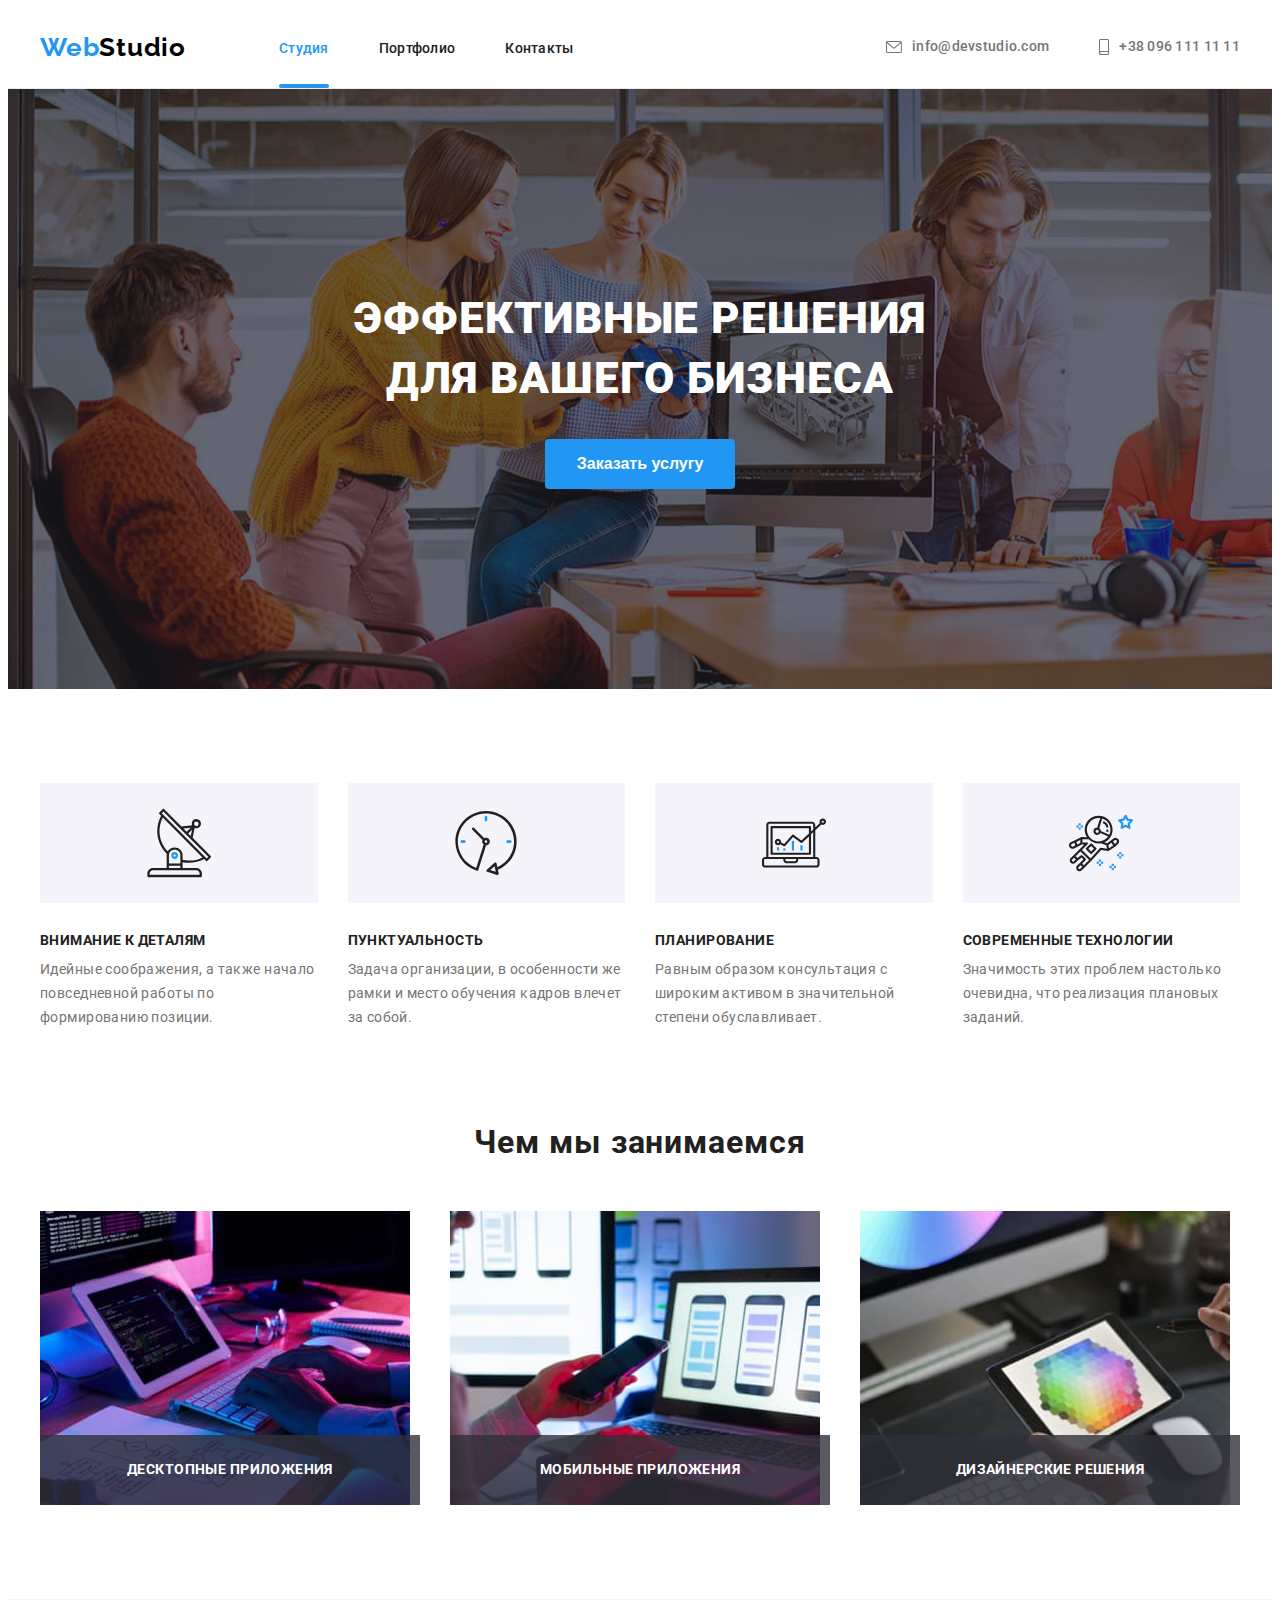
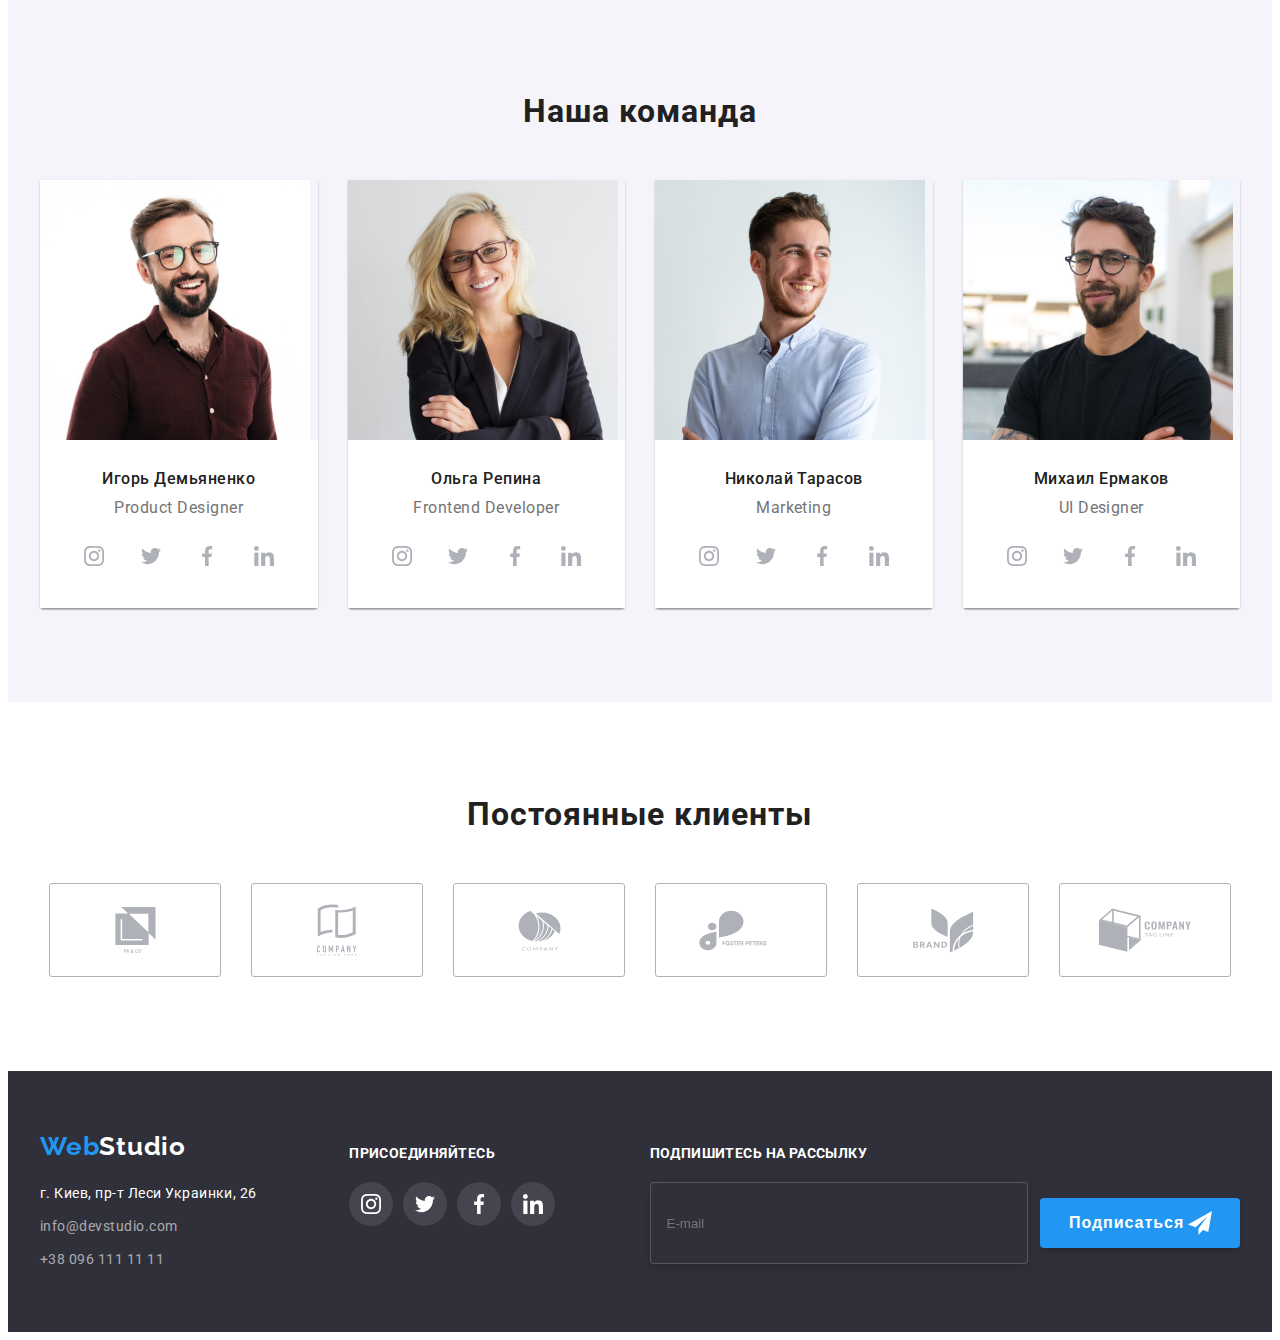
==== commit df0d68cb: "add footer mobile styles" ====
--- a/index.html
+++ b/index.html
@@ -28,7 +28,9 @@
     <header class="header">
       <div class="container header-container">
         <nav class="navigation">
-          <a class="logo link" href="index.html"><span class="logo__accent">Web</span>Studio </a>
+          <a class="header-logo logo link" href="index.html"
+            ><span class="logo__accent">Web</span>Studio
+          </a>
           <div class="mobile-nav">
             <button type="button" class="mobile-nav__open" data-menu-open>
               <svg class="mobile-nav__hamburger">
@@ -474,7 +476,7 @@
     </main>
 
     <!-- Contact us footer section -->
-    <!-- <footer class="footer">
+    <footer class="footer">
       <div class="container">
         <div class="footer-content">
           <div class="footer-address-container">
@@ -562,7 +564,7 @@
           </div>
         </div>
       </div>
-    </footer> -->
+    </footer>
 
     <div class="backdrop is-hidden" data-modal>
       <div class="modal">
--- a/css/main.min.css
+++ b/css/main.min.css
@@ -1,2 +1,2 @@
-:root{--main-font: 'Roboto', sans-serif;--secondary-font: 'Raleway', sans-serif;--accent-color: #2196f3;--description-text-color: #757575;--headings-color: #212121;--team-background-color: #f5f4fa;--card-set-gap: 30px}.visually-hidden{position:absolute !important;clip:rect(1px 1px 1px 1px);clip:rect(1px, 1px, 1px, 1px);padding:0 !important;border:0 !important;height:1px !important;width:1px !important;overflow:hidden}body{font-family:var(--main-font);color:var(--description-text-color);background-color:#ffffff}h1,h2,h3,h4,h5,h6,p{margin-top:0;margin-bottom:0}ul,ol{margin-top:0;margin-bottom:0;padding-left:0}img{display:block}.list{list-style:none}.link{text-decoration:none;transition:color 250ms cubic-bezier(0.4, 0, 0.2, 1)}.link.current{color:var(--accent-color)}.section{padding-top:60px;padding-bottom:60px}@media screen and (min-width: 1200px){.section{padding-top:94px;padding-bottom:94px}}.title{font-weight:700;font-size:28px;line-height:1.16;text-align:center;letter-spacing:0.03em;color:var(--headings-color);margin-bottom:30px}@media screen and (min-width: 1200px){.title{margin-bottom:50px;font-size:32px}}.container{width:100%;margin:0 auto;padding-left:15px;padding-right:15px}@media screen and (min-width: 480px){.container{max-width:480px}}@media screen and (min-width: 768px){.container{max-width:768px}}@media screen and (min-width: 1200px){.container{max-width:1200px}}.logo{font-family:var(--secondary-font);font-weight:700;font-size:26px;line-height:1.19;letter-spacing:0.03em;margin-right:93px;color:#000000;animation-duration:2000ms;animation-delay:2000ms;animation-iteration-count:infinite}.logo__accent{font-family:var(--secondary-font);font-weight:700;font-size:26px;line-height:1.19;letter-spacing:0.03em;color:var(--accent-color)}.logo-text{color:#ffffff}.social-media-content{padding-left:32px;padding-right:32px;padding-bottom:30px}.social-media-list{display:flex;justify-content:center}@media screen and (min-width: 1200px){.social-media-list{justify-content:space-between}}.social-media-item:not(:last-child){margin-right:10px}.social-media-link{display:flex;align-items:center;justify-content:center;width:44px;height:44px;border-radius:50%;background-color:transparent;fill:#afb1b8;transition:background-color 250ms cubic-bezier(0.4, 0, 0.2, 1)}.social-media-link:hover,.social-media-link:focus{fill:#ffffff;background-color:var(--accent-color)}.footer-social-media-image{fill:#ffffff}.footer-social-media-link{background-color:rgba(255,255,255,0.1)}.footer-social-media-link:hover,.footer-social-media-link:focus{fill:#ffffff;background-color:var(--accent-color)}.projects-btn-list{display:flex;justify-content:center;margin-bottom:50px}.projects-item:not(:last-child){margin-right:8px}.projects-btn{font-family:var(--main-font);font-weight:500;font-size:16px;line-height:1.62;text-align:center;letter-spacing:0.03em;cursor:pointer;color:var(--headings-color);background:#f5f4fa;border-radius:4px;border:none;padding:6px 22px 6px 22px;transition:background-color 250ms cubic-bezier(0.4, 0, 0.2, 1),box-shadow 250ms cubic-bezier(0.4, 0, 0.2, 1)}.projects-btn:hover,.projects-btn:focus{background-color:var(--accent-color);color:#ffffff;box-shadow:0px 3px 1px rgba(0,0,0,0.1),0px 1px 2px rgba(0,0,0,0.08),0px 2px 2px rgba(0,0,0,0.12)}.projects-btn.current{background-color:var(--accent-color);color:#ffffff;transition:box-shadow 250ms cubic-bezier(0.4, 0, 0.2, 1)}.backdrop{position:fixed;top:0;left:0;width:100vw;height:100vh;background-color:rgba(0,0,0,0.2);visibility:visible;opacity:1;pointer-events:auto;transition:opacity 250ms cubic-bezier(0.4, 0, 0.2, 1)}.backdrop.is-hidden{visibility:hidden;opacity:0;pointer-events:none}.modal{position:absolute;left:50%;top:50%;width:300px;padding:40px 10px 20px;background-color:#ffffff;transform:translate(-50%, -50%) scale(1);transition:transform 250ms cubic-bezier(0.4, 0, 0.2, 1)}.backdrop.is-hidden .modal{transform:translate(-50%, -50%) scale(1.4)}@media screen and (min-width: 480px){.modal{width:450px;padding:40px}}@media screen and (min-width: 1200px){.modal{width:528px}}.close-button{position:absolute;top:8px;right:8px;background-color:transparent;border-radius:50%;border:1px solid rgba(0,0,0,0.1);cursor:pointer;width:30px;height:30px;padding:5px}.close-button-img{width:18px;height:18px;transition:fill 250ms cubic-bezier(0.4, 0, 0.2, 1)}.close-button:focus .close-button-img,.close-button:hover .close-button-img{fill:var(--accent-color)}.modal-form{display:flex;flex-direction:column}.modal-form-main-txt{font-weight:700;font-size:20px;line-height:1.15;text-align:center;letter-spacing:0.03em;margin-bottom:12px;color:#212121}.modal-form-field{font-weight:400;font-size:12px;line-height:1.16;letter-spacing:0.01em;color:#757575;margin-bottom:10px}.modal-form-textarea{margin-bottom:20px}.modal-form-input{width:100%;height:40px;border:1px solid rgba(33,33,33,0.2);border-radius:4px;padding-left:42px;font-size:16px;outline:none;cursor:pointer;transition:border-color 250ms cubic-bezier(0.4, 0, 0.2, 1)}.modal-form-input:focus{border-color:var(--accent-color)}.modal-form-input:hover{border-color:var(--accent-color)}.modal-form-input-wrapper{position:relative;display:block;margin-top:4px}.modal-form-input-icon{position:absolute;width:18px;height:18px;top:50%;left:12px;transform:translateY(-50%);transition:fill 250ms cubic-bezier(0.4, 0, 0.2, 1)}.modal-form-input:focus+.modal-form-input-icon{fill:var(--accent-color)}.modal-form-input:hover+.modal-form-input-icon{fill:var(--accent-color)}.modal-form-comment{width:100%;height:120px;margin-top:4px;padding:12px 16px;resize:none;border:1px solid rgba(33,33,33,0.2);border-radius:4px;outline:none;cursor:pointer;transition:border-color 250ms cubic-bezier(0.4, 0, 0.2, 1)}.modal-form-comment:focus,.modal-form-comment:hover{border-color:var(--accent-color)}.modal-form-comment::placeholder{color:rgba(117,117,117,0.5)}.modal-form-checkbox-container{display:block;margin-bottom:30px}@media screen and (min-width: 480px){.modal-form-checkbox-container{display:flex}}.modal-form-checkbox-label{display:flex;align-items:center;text-align:center;font-size:12px;line-height:1.71;letter-spacing:0.03em;color:#757575}.modal-form-checkbox-label::before{display:block;content:'';width:16px;height:15px;border:2px solid #000000;border-radius:2px;margin-right:7px;box-shadow:0px 4px 4px rgba(0,0,0,0.25);cursor:pointer}.modal-form-checkbox:checked+.modal-form-checkbox-label::before{background-color:var(--accent-color);background-image:url("../img/icon-check.svg");background-size:contain;border-color:var(--accent-color)}.modal-form-checkbox:focus+.modal-form-checkbox-label::before{border-color:var(--accent-color)}@media screen and (min-width: 1200px){.modal-form-checkbox-label{font-size:14px;margin-left:13px}}.modal-form-label-link{font-size:12px;line-height:1.71;letter-spacing:0.03em;text-decoration-line:underline;color:var(--accent-color)}.modal-form-submit{align-self:center;font-weight:700;font-size:16px;line-height:1.87;width:200px;height:50px;margin:0 auto;cursor:pointer;color:#ffffff;background:var(--accent-color);padding:10px 32px;border-radius:4px;border:none;text-align:center;letter-spacing:0.06em;filter:drop-shadow(0px 4px 4px rgba(0,0,0,0.25))}.header{padding-top:16px;padding-bottom:16px;border-bottom:1px solid #ececec}@media screen and (min-width: 768px){.header{padding-top:20px;padding-bottom:20px}}@media screen and (min-width: 1200px){.header{padding-top:24px;padding-bottom:25px}}@media screen and (min-width: 768px){.header-container{display:flex;align-items:center}}.navigation{display:flex;align-items:center;justify-content:space-between}.header__contact-container{display:none}@media screen and (min-width: 768px){.header__contact-container{display:flex;margin-left:auto;flex-direction:column}}@media screen and (min-width: 1200px){.header__contact-container{flex-direction:row}}.header__contact-link{display:flex;align-items:center;font-weight:500;font-size:14px;line-height:1.14;letter-spacing:0.02em;color:var(--description-text-color)}.header__contact-link:hover,.header__contact-link:focus{color:var(--accent-color)}.header__contact-link:first-child{margin-bottom:10px}@media screen and (min-width: 1200px){.header__contact-link:first-child{margin-bottom:0}}@media screen and (min-width: 1200px){.header__email{margin-right:50px}}.header__email-icon{margin-right:10px;fill:currentColor}.header__smartphone-icon{margin-right:10px;fill:currentColor}.menu{display:none;align-items:center}@media screen and (min-width: 768px){.menu{display:flex}}.menu__item:not(:last-child){margin-right:50px}.menu__link{font-weight:500;font-size:14px;line-height:1.14;letter-spacing:0.02em;color:var(--headings-color)}.menu__link.current{position:relative}.menu__link.current::after{content:'';position:absolute;bottom:-32px;left:0;width:100%;height:4px;background-color:var(--accent-color);border-radius:2px}.menu__link:hover,.menu__link:focus{color:var(--accent-color)}@media screen and (min-width: 768px){.mobile-nav{display:none}}.mobile-nav__open{cursor:pointer;background-color:transparent;border:0;padding:0}.mobile-nav__open:hover,.mobile-nav__open:focus{fill:var(--accent-color)}.mobile-nav__hamburger{width:40px;height:40px}.mob-menu{position:fixed;top:0;left:0;background-color:#ffffff;width:100vw;height:100vh;padding-top:48px;padding-bottom:48px}.mob-menu .container{position:relative;height:100%;display:flex;flex-direction:column;justify-content:space-between}.mob-menu.is-hidden{opacity:0;pointer-events:none;visibility:hidden}.mob-menu__close{position:absolute;top:-28px;right:15px;cursor:pointer;background-color:transparent;border:0;padding:0}.mob-menu__close:hover,.mob-menu__close:focus{fill:var(--accent-color)}.mob-menu__icon{width:40px;height:40px}.mob-menu-list__item:not(:last-child){margin-bottom:32px}.mob-menu-list__link{font-weight:500;font-size:40px;line-height:1.17;text-align:center;letter-spacing:0.02em;color:#212121}.mob-menu-list__link:hover,.mob-menu-list__link:focus{color:var(--accent-color)}.mob-menu-contacts{margin-bottom:64px}.mob-menu-contacts__item{margin-bottom:32px}.mob-menu-contacts__link{font-weight:500;font-size:24px;line-height:1.16;letter-spacing:0.02em;color:#757575}.mob-phone{font-weight:500;font-size:34px;line-height:1.17;letter-spacing:0.02em;color:var(--accent-color)}.mob-menu-media{display:flex;flex-wrap:wrap}.mob-menu-media__item{margin-bottom:10px}.mob-menu-media__item:not(:last-child){display:flex;margin-right:10px}.mob-menu-media__item:not(:last-child)::after{content:'';height:100%;width:1px;display:block;margin-left:10px;background-color:rgba(33,33,33,0.2)}.mob-menu-media__link{font-weight:500;font-size:18px;line-height:1.22;letter-spacing:0.02em;color:var(--accent-color)}.hero{background-image:linear-gradient(rgba(47,48,58,0.4), rgba(47,48,58,0.4)),url(../img/hero/background-image.jpg);background-color:#2f303a;background-size:cover;padding-top:118px;padding-bottom:118px;text-align:center;letter-spacing:0.06em;max-width:1600рх}@media screen and (min-width: 1200px){.hero{padding-top:200px;padding-bottom:200px}}.hero__main-title{margin-bottom:30px;margin-left:auto;margin-right:auto;font-weight:900;font-size:26px;line-height:1.61;text-transform:uppercase;color:#ffffff}@media screen and (min-width: 480px){.hero__main-title{width:360px}}@media screen and (min-width: 1200px){.hero__main-title{width:696px;font-size:44px;line-height:1.36}}.modal-btn{font-weight:700;font-size:16px;line-height:1.87;display:block;margin:0 auto;cursor:pointer;color:#ffffff;background:var(--accent-color);padding:10px 32px;border-radius:4px;border:0}.advantages-list{margin-top:-30px}@media screen and (min-width: 768px){.advantages-list{margin-left:-30px;display:flex;flex-wrap:wrap}}@media screen and (min-width: 1200px){.advantages-list{flex-wrap:nowrap}}.advantages__list-item{margin-top:30px}@media screen and (min-width: 768px){.advantages__list-item{flex-basis:calc((100% - 60px) / 2);margin-left:30px}}@media screen and (min-width: 1200px){.advantages__list-item{flex-basis:calc((100% - 120px) / 4)}}.advantages__image-content{display:flex;justify-content:center;align-items:center;height:120px;margin-bottom:30px;background-color:#f5f4fa}.advantages__image-item{width:64px;height:70px}.advantages__list-item-title{font-weight:700;font-size:14px;line-height:1.14;letter-spacing:0.03em;text-transform:uppercase;color:var(--headings-color);margin-bottom:10px;text-align:center}@media screen and (min-width: 480px){.advantages__list-item-title{text-align:left}}.advantages__list-item-text{font-size:14px;line-height:1.71;letter-spacing:0.03em}.responsibilities{display:none}@media screen and (min-width: 1200px){.responsibilities{display:block}}.duties{padding-top:0}.duties__list{display:flex;margin-top:-30px;margin-left:-30px}.duties__item{flex-basis:calc((100% - 90px) / 3);margin-top:30px;margin-left:30px}.duties__thumb{position:relative}.duties__thumb-description{position:absolute;width:100%;left:0;bottom:0;font-weight:bold;font-size:14px;line-height:1.14;text-align:center;letter-spacing:0.03em;text-transform:uppercase;background-color:rgba(47,48,58,0.8);color:#ffffff;padding-top:27px;padding-bottom:27px}.team{background:var(--team-background-color)}@media screen and (min-width: 768px){.team-list{margin-top:-30px;display:flex;flex-wrap:wrap;justify-content:center;margin-left:-30px}}.team-list-item{box-shadow:0px 1px 3px rgba(0,0,0,0.12),0px 1px 1px rgba(0,0,0,0.14),0px 2px 1px rgba(0,0,0,0.2);border-radius:0px 0px 4px 4px;margin-top:30px}@media screen and (min-width: 768px){.team-list-item{flex-basis:calc((100% - 120px) / 4);margin-left:30px}}.team-image{width:100%;height:100%}@media screen and (min-width: 768px){.team-image{width:354px;height:374px}}@media screen and (min-width: 1200px){.team-image{width:270px;height:260px}}.team-section-content{padding-top:var(--card-set-gap);padding-left:32px;padding-right:32px;padding-bottom:var(--card-set-gap);background-color:#ffffff}.team-subtitle{font-weight:500;font-size:16px;line-height:1.18;text-align:center;letter-spacing:0.03em;color:var(--headings-color);margin-bottom:10px}.team-text{font-size:16px;line-height:1.18;text-align:center;letter-spacing:0.03em;margin-bottom:16px}.clients-section{padding-top:60px;padding-bottom:60px}@media screen and (min-width: 1200px){.clients-section{padding-top:94px;padding-bottom:94px}}.our-clients-list{margin-bottom:-30px;margin-left:-30px;display:flex;flex-wrap:wrap;justify-content:center}.our-clients-item{margin-bottom:30px;margin-left:30px;flex-basis:calc((100% - 60px) / 2)}@media screen and (min-width: 768px){.our-clients-item{flex-basis:auto}}.our-clients-link{display:flex;justify-content:center;align-items:center;width:130px;height:92px;border-radius:3px;border:1px solid #afb1b8;transition:filter 250ms cubic-bezier(0.4, 0, 0.2, 1)}.our-clients-link:hover,.our-clients-link:focus{filter:drop-shadow(0px 4px 4px rgba(0,0,0,0.25));border-color:var(--accent-color)}@media screen and (min-width: 480px){.our-clients-link{width:100%}}@media screen and (min-width: 768px){.our-clients-link{width:226px}}@media screen and (min-width: 1200px){.our-clients-link{width:170px}}.our-clients-image{fill:#afb1b8}.our-clients-link:hover .our-clients-image,.our-clients-link:focus .our-clients-image{fill:var(--accent-color)}.footer{background:#2f303a;padding-top:60px;padding-bottom:60px;letter-spacing:0.03em}.footer-content{display:flex}.footer-address-container{margin-right:70px}.footer-social-media-text{font-weight:700;font-size:14px;line-height:1.14;text-transform:uppercase;color:#ffffff;margin-bottom:20px}.footer-social-media-content{padding-top:15px}.footer-link{font-style:normal;font-weight:400;font-size:14px;line-height:1.71;color:rgba(255,255,255,0.6)}.footer-link.address{color:#ffffff;margin-bottom:9px}.footer-link:hover,.footer-link:focus{color:#ffffff}.footer-logo{display:block;margin-bottom:20px}.footer-item:not(:last-child){margin-bottom:9px}.footer-form-content{margin-left:auto}.footer-form-head{font-weight:700;font-size:14px;line-height:1.14;letter-spacing:0.03em;text-transform:uppercase;color:#ffffff;margin-bottom:20px;padding-top:15px}.footer-form-input{border:1px solid rgba(255,255,255,0.3);filter:drop-shadow(0px 4px 4px rgba(0,0,0,0.15));border-radius:4px;width:358px;height:50px;padding-left:16px;padding-top:15px;padding-bottom:15px;margin-right:8px;background-color:#2f303a;border-color:rgba(197,170,170,0.3);color:#ffffff;transition:border-color 250ms cubic-bezier(0.4, 0, 0.2, 1);outline:none}.footer-form-input:focus{border-color:rgba(255,255,255,0.973)}.footer-form-input:focus::placeholder{align-items:center;letter-spacing:0.03em;color:rgba(255,255,255,0.6)}.footer-form-btn{position:relative;background:var(--accent-color);box-shadow:0px 4px 4px rgba(0,0,0,0.15);border-radius:4px;border:none;width:200px;height:50px;cursor:pointer;font-weight:700;font-size:16px;line-height:1.87;color:#ffffff;align-items:center;text-align:left;letter-spacing:0.06em;padding-left:29px;padding-top:10px;padding-bottom:10px}.footer-form-btn-icon{position:absolute;top:13px;right:28px;width:24px;height:24px;fill:#ffffff}.examples-heading{font-weight:700;font-size:18px;line-height:2;letter-spacing:0.06em;color:var(--headings-color);margin-bottom:4px}.examples-text{font-size:16px;line-height:1.87;letter-spacing:0.03em;color:var(--description-text-color)}.examples-list{display:flex;flex-wrap:wrap;margin-top:-30px;margin-left:-30px}.examples-item{margin-top:30px;margin-left:30px;flex-basis:calc((100% - 90px) / 3);background-color:#ffffff;transition:filter 250ms cubic-bezier(0.4, 0, 0.2, 1)}.examples-item:hover{filter:drop-shadow(0px 4px 4px rgba(0,0,0,0.25))}.examples-text-content{border:1px solid #eeeeee;padding:20px 24px}.examples-link{display:block;position:relative}.examples-link-image-wrapper{position:relative;overflow:hidden}.overlay{position:absolute;top:0;left:0;background-color:rgba(33,150,243,0.9);font-size:18px;line-height:1.56;letter-spacing:0.03em;color:#ffffff;padding:63px 24px;height:100%;width:100%;overflow:auto;transform:translateY(100%);transition:transform 250ms cubic-bezier(0.4, 0, 0.2, 1)}.examples-link:hover .overlay,.examples-link:focus .overlay{transform:translateY(0)}
+:root{--main-font: 'Roboto', sans-serif;--secondary-font: 'Raleway', sans-serif;--accent-color: #2196f3;--description-text-color: #757575;--headings-color: #212121;--team-background-color: #f5f4fa;--card-set-gap: 30px}.visually-hidden{position:absolute !important;clip:rect(1px 1px 1px 1px);clip:rect(1px, 1px, 1px, 1px);padding:0 !important;border:0 !important;height:1px !important;width:1px !important;overflow:hidden}body{font-family:var(--main-font);color:var(--description-text-color);background-color:#ffffff}h1,h2,h3,h4,h5,h6,p{margin-top:0;margin-bottom:0}ul,ol{margin-top:0;margin-bottom:0;padding-left:0}img{display:block}.list{list-style:none}.link{text-decoration:none;transition:color 250ms cubic-bezier(0.4, 0, 0.2, 1)}.link.current{color:var(--accent-color)}.section{padding-top:60px;padding-bottom:60px}@media screen and (min-width: 1200px){.section{padding-top:94px;padding-bottom:94px}}.title{font-weight:700;font-size:28px;line-height:1.16;text-align:center;letter-spacing:0.03em;color:var(--headings-color);margin-bottom:30px}@media screen and (min-width: 1200px){.title{margin-bottom:50px;font-size:32px}}.container{width:100%;margin:0 auto;padding-left:15px;padding-right:15px}@media screen and (min-width: 480px){.container{max-width:480px}}@media screen and (min-width: 768px){.container{max-width:768px}}@media screen and (min-width: 1200px){.container{max-width:1200px}}.logo{font-family:var(--secondary-font);font-weight:700;font-size:26px;line-height:1.19;letter-spacing:0.03em;color:#000000;animation-duration:2000ms;animation-delay:2000ms;animation-iteration-count:infinite}.logo__accent{font-family:var(--secondary-font);font-weight:700;font-size:26px;line-height:1.19;letter-spacing:0.03em;color:var(--accent-color)}.logo-text{color:#ffffff}.social-media-content{padding-left:32px;padding-right:32px;padding-bottom:30px}.social-media-list{display:flex;justify-content:center}@media screen and (min-width: 1200px){.social-media-list{justify-content:space-between}}.social-media-item:not(:last-child){margin-right:10px}.social-media-link{display:flex;align-items:center;justify-content:center;width:44px;height:44px;border-radius:50%;background-color:transparent;fill:#afb1b8;transition:background-color 250ms cubic-bezier(0.4, 0, 0.2, 1)}.social-media-link:hover,.social-media-link:focus{fill:#ffffff;background-color:var(--accent-color)}.footer-social-media-image{fill:#ffffff}.footer-social-media-link{background-color:rgba(255,255,255,0.1)}.footer-social-media-link:hover,.footer-social-media-link:focus{fill:#ffffff;background-color:var(--accent-color)}.projects-btn-list{display:flex;justify-content:center;margin-bottom:50px}.projects-item:not(:last-child){margin-right:8px}.projects-btn{font-family:var(--main-font);font-weight:500;font-size:16px;line-height:1.62;text-align:center;letter-spacing:0.03em;cursor:pointer;color:var(--headings-color);background:#f5f4fa;border-radius:4px;border:none;padding:6px 22px 6px 22px;transition:background-color 250ms cubic-bezier(0.4, 0, 0.2, 1),box-shadow 250ms cubic-bezier(0.4, 0, 0.2, 1)}.projects-btn:hover,.projects-btn:focus{background-color:var(--accent-color);color:#ffffff;box-shadow:0px 3px 1px rgba(0,0,0,0.1),0px 1px 2px rgba(0,0,0,0.08),0px 2px 2px rgba(0,0,0,0.12)}.projects-btn.current{background-color:var(--accent-color);color:#ffffff;transition:box-shadow 250ms cubic-bezier(0.4, 0, 0.2, 1)}.backdrop{position:fixed;top:0;left:0;width:100vw;height:100vh;background-color:rgba(0,0,0,0.2);visibility:visible;opacity:1;pointer-events:auto;transition:opacity 250ms cubic-bezier(0.4, 0, 0.2, 1)}.backdrop.is-hidden{visibility:hidden;opacity:0;pointer-events:none}.modal{position:absolute;left:50%;top:50%;width:300px;padding:40px 10px 20px;background-color:#ffffff;transform:translate(-50%, -50%) scale(1);transition:transform 250ms cubic-bezier(0.4, 0, 0.2, 1)}.backdrop.is-hidden .modal{transform:translate(-50%, -50%) scale(1.4)}@media screen and (min-width: 480px){.modal{width:450px;padding:40px}}@media screen and (min-width: 1200px){.modal{width:528px}}.close-button{position:absolute;top:8px;right:8px;background-color:transparent;border-radius:50%;border:1px solid rgba(0,0,0,0.1);cursor:pointer;width:30px;height:30px;padding:5px}.close-button-img{width:18px;height:18px;transition:fill 250ms cubic-bezier(0.4, 0, 0.2, 1)}.close-button:focus .close-button-img,.close-button:hover .close-button-img{fill:var(--accent-color)}.modal-form{display:flex;flex-direction:column}.modal-form-main-txt{font-weight:700;font-size:20px;line-height:1.15;text-align:center;letter-spacing:0.03em;margin-bottom:12px;color:#212121}.modal-form-field{font-weight:400;font-size:12px;line-height:1.16;letter-spacing:0.01em;color:#757575;margin-bottom:10px}.modal-form-textarea{margin-bottom:20px}.modal-form-input{width:100%;height:40px;border:1px solid rgba(33,33,33,0.2);border-radius:4px;padding-left:42px;font-size:16px;outline:none;cursor:pointer;transition:border-color 250ms cubic-bezier(0.4, 0, 0.2, 1)}.modal-form-input:focus{border-color:var(--accent-color)}.modal-form-input:hover{border-color:var(--accent-color)}.modal-form-input-wrapper{position:relative;display:block;margin-top:4px}.modal-form-input-icon{position:absolute;width:18px;height:18px;top:50%;left:12px;transform:translateY(-50%);transition:fill 250ms cubic-bezier(0.4, 0, 0.2, 1)}.modal-form-input:focus+.modal-form-input-icon{fill:var(--accent-color)}.modal-form-input:hover+.modal-form-input-icon{fill:var(--accent-color)}.modal-form-comment{width:100%;height:120px;margin-top:4px;padding:12px 16px;resize:none;border:1px solid rgba(33,33,33,0.2);border-radius:4px;outline:none;cursor:pointer;transition:border-color 250ms cubic-bezier(0.4, 0, 0.2, 1)}.modal-form-comment:focus,.modal-form-comment:hover{border-color:var(--accent-color)}.modal-form-comment::placeholder{color:rgba(117,117,117,0.5)}.modal-form-checkbox-container{display:block;margin-bottom:30px}@media screen and (min-width: 480px){.modal-form-checkbox-container{display:flex}}.modal-form-checkbox-label{display:flex;align-items:center;text-align:center;font-size:12px;line-height:1.71;letter-spacing:0.03em;color:#757575}.modal-form-checkbox-label::before{display:block;content:'';width:16px;height:15px;border:2px solid #000000;border-radius:2px;margin-right:7px;box-shadow:0px 4px 4px rgba(0,0,0,0.25);cursor:pointer}.modal-form-checkbox:checked+.modal-form-checkbox-label::before{background-color:var(--accent-color);background-image:url("../img/icon-check.svg");background-size:contain;border-color:var(--accent-color)}.modal-form-checkbox:focus+.modal-form-checkbox-label::before{border-color:var(--accent-color)}@media screen and (min-width: 1200px){.modal-form-checkbox-label{font-size:14px;margin-left:13px}}.modal-form-label-link{font-size:12px;line-height:1.71;letter-spacing:0.03em;text-decoration-line:underline;color:var(--accent-color)}.modal-form-submit{align-self:center;font-weight:700;font-size:16px;line-height:1.87;width:200px;height:50px;margin:0 auto;cursor:pointer;color:#ffffff;background:var(--accent-color);padding:10px 32px;border-radius:4px;border:none;text-align:center;letter-spacing:0.06em;filter:drop-shadow(0px 4px 4px rgba(0,0,0,0.25))}.header{padding-top:16px;padding-bottom:16px;border-bottom:1px solid #ececec}@media screen and (min-width: 768px){.header{padding-top:20px;padding-bottom:20px}}@media screen and (min-width: 1200px){.header{padding-top:24px;padding-bottom:25px}}@media screen and (min-width: 768px){.header-container{display:flex;align-items:center}}@media screen and (min-width: 768px){.header-logo{margin-right:93px}}.header__contact-container{display:none}@media screen and (min-width: 768px){.header__contact-container{display:flex;margin-left:auto;flex-direction:column}}@media screen and (min-width: 1200px){.header__contact-container{flex-direction:row}}.header__contact-link{display:flex;align-items:center;font-weight:500;font-size:14px;line-height:1.14;letter-spacing:0.02em;color:var(--description-text-color)}.header__contact-link:hover,.header__contact-link:focus{color:var(--accent-color)}.header__contact-link:first-child{margin-bottom:10px}@media screen and (min-width: 1200px){.header__contact-link:first-child{margin-bottom:0}}@media screen and (min-width: 1200px){.header__email{margin-right:50px}}.header__email-icon{margin-right:10px;fill:currentColor}.header__smartphone-icon{margin-right:10px;fill:currentColor}.navigation{display:flex;align-items:center;justify-content:space-between}.menu{display:none;align-items:center}@media screen and (min-width: 768px){.menu{display:flex}}.menu__item:not(:last-child){margin-right:50px}.menu__link{font-weight:500;font-size:14px;line-height:1.14;letter-spacing:0.02em;color:var(--headings-color)}.menu__link.current{position:relative}.menu__link.current::after{content:'';position:absolute;bottom:-32px;left:0;width:100%;height:4px;background-color:var(--accent-color);border-radius:2px}.menu__link:hover,.menu__link:focus{color:var(--accent-color)}@media screen and (min-width: 768px){.mobile-nav{display:none}}.mobile-nav__open{cursor:pointer;background-color:transparent;border:0;padding:0}.mobile-nav__open:hover,.mobile-nav__open:focus{fill:var(--accent-color)}.mobile-nav__hamburger{width:40px;height:40px}.mob-menu{position:fixed;top:0;left:0;background-color:#ffffff;width:100vw;height:100vh;padding-top:48px;padding-bottom:48px}.mob-menu .container{position:relative;height:100%;display:flex;flex-direction:column;justify-content:space-between}.mob-menu.is-hidden{opacity:0;pointer-events:none;visibility:hidden}.mob-menu__close{position:absolute;top:-28px;right:15px;cursor:pointer;background-color:transparent;border:0;padding:0}.mob-menu__close:hover,.mob-menu__close:focus{fill:var(--accent-color)}.mob-menu__icon{width:40px;height:40px}.mob-menu-list__item:not(:last-child){margin-bottom:32px}.mob-menu-list__link{font-weight:500;font-size:40px;line-height:1.17;text-align:center;letter-spacing:0.02em;color:#212121}.mob-menu-list__link:hover,.mob-menu-list__link:focus{color:var(--accent-color)}.mob-menu-contacts{margin-bottom:64px}.mob-menu-contacts__item{margin-bottom:32px}.mob-menu-contacts__link{font-weight:500;font-size:24px;line-height:1.16;letter-spacing:0.02em;color:#757575}.mob-phone{font-weight:500;font-size:34px;line-height:1.17;letter-spacing:0.02em;color:var(--accent-color)}.mob-menu-media{display:flex;flex-wrap:wrap}.mob-menu-media__item{margin-bottom:10px}.mob-menu-media__item:not(:last-child){display:flex;margin-right:10px}.mob-menu-media__item:not(:last-child)::after{content:'';height:100%;width:1px;display:block;margin-left:10px;background-color:rgba(33,33,33,0.2)}.mob-menu-media__link{font-weight:500;font-size:18px;line-height:1.22;letter-spacing:0.02em;color:var(--accent-color)}.hero{background-image:linear-gradient(rgba(47,48,58,0.4), rgba(47,48,58,0.4)),url(../img/hero/background-image.jpg);background-color:#2f303a;background-size:cover;padding-top:118px;padding-bottom:118px;text-align:center;letter-spacing:0.06em;max-width:1600рх}@media screen and (min-width: 1200px){.hero{padding-top:200px;padding-bottom:200px}}.hero__main-title{margin-bottom:30px;margin-left:auto;margin-right:auto;font-weight:900;font-size:26px;line-height:1.61;text-transform:uppercase;color:#ffffff}@media screen and (min-width: 480px){.hero__main-title{width:360px}}@media screen and (min-width: 1200px){.hero__main-title{width:696px;font-size:44px;line-height:1.36}}.modal-btn{font-weight:700;font-size:16px;line-height:1.87;display:block;margin:0 auto;cursor:pointer;color:#ffffff;background:var(--accent-color);padding:10px 32px;border-radius:4px;border:0}.advantages-list{margin-top:-30px}@media screen and (min-width: 768px){.advantages-list{margin-left:-30px;display:flex;flex-wrap:wrap}}@media screen and (min-width: 1200px){.advantages-list{flex-wrap:nowrap}}.advantages__list-item{margin-top:30px}@media screen and (min-width: 768px){.advantages__list-item{flex-basis:calc((100% - 60px) / 2);margin-left:30px}}@media screen and (min-width: 1200px){.advantages__list-item{flex-basis:calc((100% - 120px) / 4)}}.advantages__image-content{display:flex;justify-content:center;align-items:center;height:120px;margin-bottom:30px;background-color:#f5f4fa}.advantages__image-item{width:64px;height:70px}.advantages__list-item-title{font-weight:700;font-size:14px;line-height:1.14;letter-spacing:0.03em;text-transform:uppercase;color:var(--headings-color);margin-bottom:10px;text-align:center}@media screen and (min-width: 480px){.advantages__list-item-title{text-align:left}}.advantages__list-item-text{font-size:14px;line-height:1.71;letter-spacing:0.03em}.responsibilities{display:none}@media screen and (min-width: 1200px){.responsibilities{display:block}}.duties{padding-top:0}.duties__list{display:flex;margin-top:-30px;margin-left:-30px}.duties__item{flex-basis:calc((100% - 90px) / 3);margin-top:30px;margin-left:30px}.duties__thumb{position:relative}.duties__thumb-description{position:absolute;width:100%;left:0;bottom:0;font-weight:bold;font-size:14px;line-height:1.14;text-align:center;letter-spacing:0.03em;text-transform:uppercase;background-color:rgba(47,48,58,0.8);color:#ffffff;padding-top:27px;padding-bottom:27px}.team{background:var(--team-background-color)}@media screen and (min-width: 768px){.team-list{margin-top:-30px;display:flex;flex-wrap:wrap;justify-content:center;margin-left:-30px}}.team-list-item{box-shadow:0px 1px 3px rgba(0,0,0,0.12),0px 1px 1px rgba(0,0,0,0.14),0px 2px 1px rgba(0,0,0,0.2);border-radius:0px 0px 4px 4px;margin-top:30px}@media screen and (min-width: 768px){.team-list-item{flex-basis:calc((100% - 120px) / 4);margin-left:30px}}.team-image{width:100%;height:100%}@media screen and (min-width: 768px){.team-image{width:354px;height:374px}}@media screen and (min-width: 1200px){.team-image{width:270px;height:260px}}.team-section-content{padding-top:var(--card-set-gap);padding-left:32px;padding-right:32px;padding-bottom:var(--card-set-gap);background-color:#ffffff}.team-subtitle{font-weight:500;font-size:16px;line-height:1.18;text-align:center;letter-spacing:0.03em;color:var(--headings-color);margin-bottom:10px}.team-text{font-size:16px;line-height:1.18;text-align:center;letter-spacing:0.03em;margin-bottom:16px}.clients-section{padding-top:60px;padding-bottom:60px}@media screen and (min-width: 1200px){.clients-section{padding-top:94px;padding-bottom:94px}}.our-clients-list{margin-bottom:-30px;margin-left:-30px;display:flex;flex-wrap:wrap;justify-content:center}.our-clients-item{margin-bottom:30px;margin-left:30px;flex-basis:calc((100% - 60px) / 2)}@media screen and (min-width: 768px){.our-clients-item{flex-basis:auto}}.our-clients-link{display:flex;justify-content:center;align-items:center;width:130px;height:92px;border-radius:3px;border:1px solid #afb1b8;transition:filter 250ms cubic-bezier(0.4, 0, 0.2, 1)}.our-clients-link:hover,.our-clients-link:focus{filter:drop-shadow(0px 4px 4px rgba(0,0,0,0.25));border-color:var(--accent-color)}@media screen and (min-width: 480px){.our-clients-link{width:100%}}@media screen and (min-width: 768px){.our-clients-link{width:226px}}@media screen and (min-width: 1200px){.our-clients-link{width:170px}}.our-clients-image{fill:#afb1b8}.our-clients-link:hover .our-clients-image,.our-clients-link:focus .our-clients-image{fill:var(--accent-color)}.footer{background:#2f303a;padding-top:60px;padding-bottom:60px;letter-spacing:0.03em;text-align:center}@media screen and (min-width: 1200px){.footer{text-align:left}}.footer-content{display:block}@media screen and (min-width: 768px){.footer-content{display:flex;flex-wrap:wrap}}@media screen and (min-width: 1200px){.footer-content{flex-wrap:nowrap}}.footer-address-container{margin-bottom:60px}@media screen and (min-width: 768px){.footer-address-container{flex-basis:50%}}@media screen and (min-width: 1200px){.footer-address-container{margin-right:70px;margin-bottom:0;flex-basis:auto}}.footer-social-media-content{margin-bottom:60px}@media screen and (min-width: 768px){.footer-social-media-content{flex-basis:50%;padding-top:5px}}@media screen and (min-width: 1200px){.footer-social-media-content{margin-bottom:0;padding-top:15px;flex-basis:auto}}.footer-social-media-text{font-weight:700;font-size:14px;line-height:1.14;text-transform:uppercase;color:#ffffff;margin-bottom:20px}.footer-link{font-style:normal;font-weight:400;font-size:14px;line-height:1.71;color:rgba(255,255,255,0.6)}.footer-link.address{color:#ffffff;margin-bottom:9px}.footer-link:hover,.footer-link:focus{color:#ffffff}.footer-logo{display:block;margin-bottom:20px}@media screen and (min-width: 1200px){.footer-logo{margin-right:93px}}.footer-item:not(:last-child){margin-bottom:9px}.footer-form-content{margin-left:auto}@media screen and (min-width: 768px){.footer-form-content{flex-basis:100%}}@media screen and (min-width: 1200px){.footer-form-content{flex-basis:auto}}.footer-form-head{font-weight:700;font-size:14px;line-height:1.14;letter-spacing:0.03em;text-transform:uppercase;color:#ffffff;margin-bottom:20px;padding-top:15px}.footer-form-input{border:1px solid rgba(255,255,255,0.3);filter:drop-shadow(0px 4px 4px rgba(0,0,0,0.15));border-radius:4px;width:100%;height:50px;padding-left:16px;padding-top:15px;padding-bottom:15px;margin-right:8px;margin-bottom:20px;background-color:#2f303a;border-color:rgba(197,170,170,0.3);color:#ffffff;transition:border-color 250ms cubic-bezier(0.4, 0, 0.2, 1);outline:none}.footer-form-input:focus{border-color:rgba(255,255,255,0.973)}.footer-form-input:focus::placeholder{align-items:center;letter-spacing:0.03em;color:rgba(255,255,255,0.6)}@media screen and (min-width: 768px){.footer-form-input{width:450px}}@media screen and (min-width: 1200px){.footer-form-input{width:358px;margin-bottom:0}}.footer-form-btn{position:relative;margin:0 auto;display:block;background:var(--accent-color);box-shadow:0px 4px 4px rgba(0,0,0,0.15);border-radius:4px;border:none;width:200px;height:50px;cursor:pointer;font-weight:700;font-size:16px;line-height:1.87;color:#ffffff;align-items:center;text-align:left;letter-spacing:0.06em;padding-left:29px;padding-top:10px;padding-bottom:10px}@media screen and (min-width: 1200px){.footer-form-btn{display:inline}}.footer-form-btn-icon{position:absolute;top:13px;right:28px;width:24px;height:24px;fill:#ffffff}.examples-heading{font-weight:700;font-size:18px;line-height:2;letter-spacing:0.06em;color:var(--headings-color);margin-bottom:4px}.examples-text{font-size:16px;line-height:1.87;letter-spacing:0.03em;color:var(--description-text-color)}.examples-list{display:flex;flex-wrap:wrap;margin-top:-30px;margin-left:-30px}.examples-item{margin-top:30px;margin-left:30px;flex-basis:calc((100% - 90px) / 3);background-color:#ffffff;transition:filter 250ms cubic-bezier(0.4, 0, 0.2, 1)}.examples-item:hover{filter:drop-shadow(0px 4px 4px rgba(0,0,0,0.25))}.examples-text-content{border:1px solid #eeeeee;padding:20px 24px}.examples-link{display:block;position:relative}.examples-link-image-wrapper{position:relative;overflow:hidden}.overlay{position:absolute;top:0;left:0;background-color:rgba(33,150,243,0.9);font-size:18px;line-height:1.56;letter-spacing:0.03em;color:#ffffff;padding:63px 24px;height:100%;width:100%;overflow:auto;transform:translateY(100%);transition:transform 250ms cubic-bezier(0.4, 0, 0.2, 1)}.examples-link:hover .overlay,.examples-link:focus .overlay{transform:translateY(0)}
 /*# sourceMappingURL=main.min.css.map */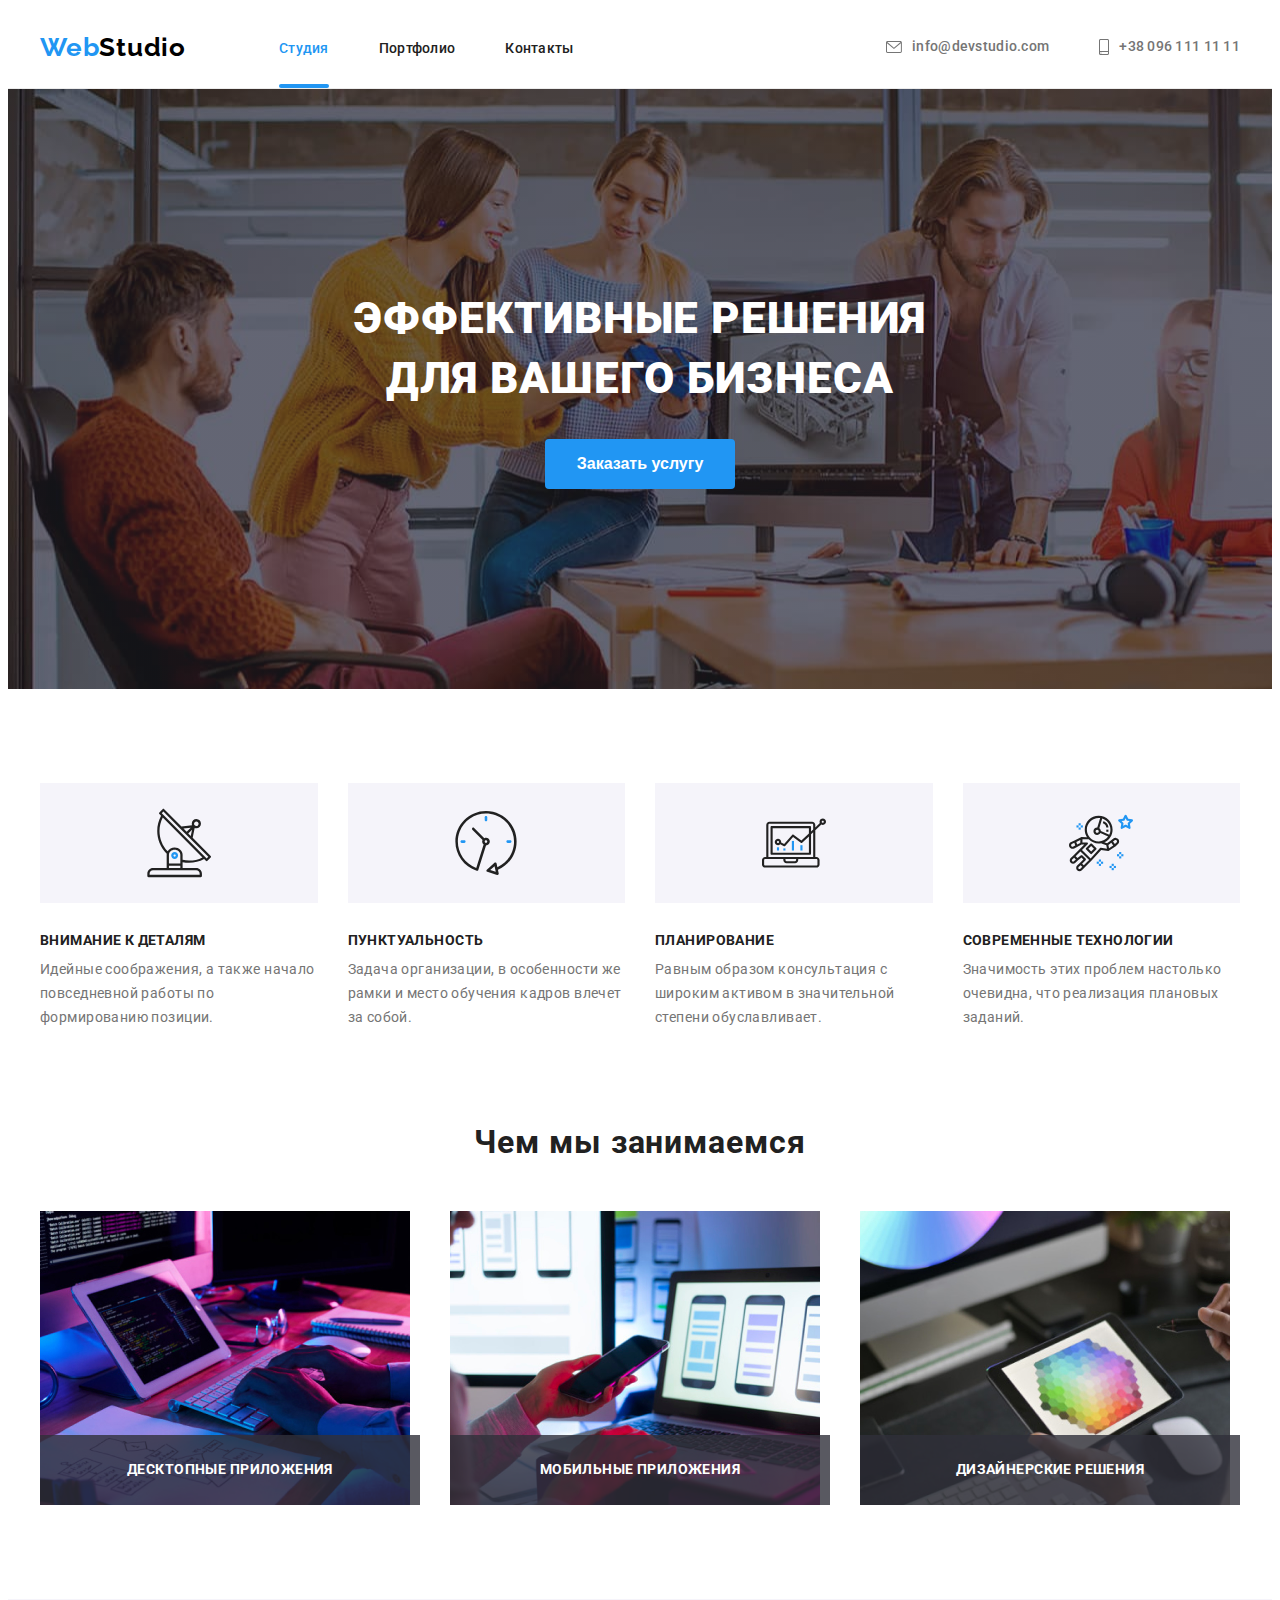
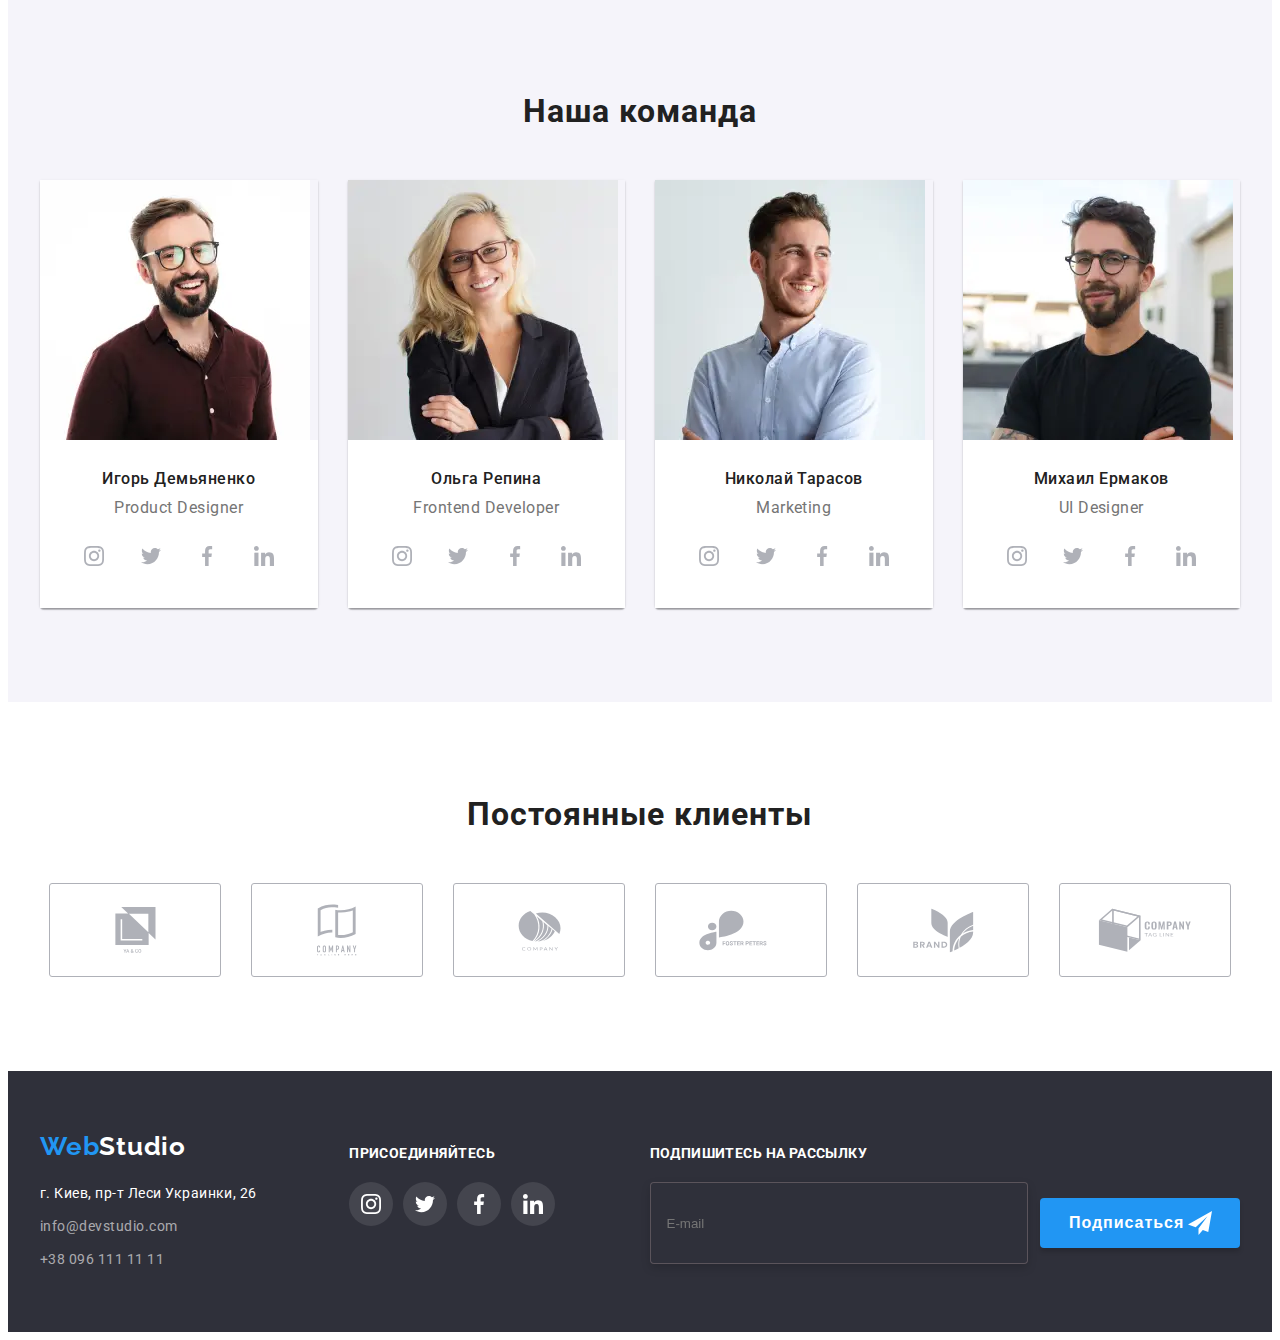
==== commit 14070190: "index.html and portfolio.html pictures refactoring" ====
--- a/index.html
+++ b/index.html
@@ -76,10 +76,10 @@
           </button>
           <ul class="mob-menu-list list">
             <li class="mob-menu-list__item">
-              <a class="mob-menu-list__link link current" href="#">Студия</a>
+              <a class="mob-menu-list__link link current" href="./index.html">Студия</a>
             </li>
             <li class="mob-menu-list__item">
-              <a class="mob-menu-list__link link" href="#">Портфолио</a>
+              <a class="mob-menu-list__link link" href="./portfolio.html">Портфолио</a>
             </li>
             <li class="mob-menu-list__item">
               <a class="mob-menu-list__link link" href="#">Контакты</a>
@@ -187,37 +187,28 @@
           <ul class="duties__list list">
             <li class="duties__item">
               <div class="duties__thumb">
-                <img
-                  class="duties__image"
-                  src="./img/what-we-do/img11.jpg"
-                  alt="разработчик пишет код"
-                  width="370"
-                  height="294"
-                />
+                <picture>
+                  <source media="(min-width: 1200px)" srcset="./images/desktop/box1.jpg" />
+                  <img class="duties__image" src="#" alt="разработчик пишет код" />
+                </picture>
                 <p class="duties__thumb-description">Десктопные приложения</p>
               </div>
             </li>
             <li class="duties__item">
               <div class="duties__thumb">
-                <img
-                  class="duties__image"
-                  src="./img/what-we-do/img22.jpg"
-                  alt="дизайн макета сайта на мобильном устройстве"
-                  width="370"
-                  height="294"
-                />
+                <picture>
+                  <source media="(min-width: 1200px)" srcset="./images/desktop/box2.jpg" />
+                  <img class="duties__image" src="#" alt="разработчик пишет код" />
+                </picture>
                 <p class="duties__thumb-description">Мобильные приложения</p>
               </div>
             </li>
             <li class="duties__item">
               <div class="duties__thumb">
-                <img
-                  class="duties__image"
-                  src="./img/what-we-do/img33.jpg"
-                  alt="селекция цветов"
-                  width="370"
-                  height="294"
-                />
+                <picture>
+                  <source media="(min-width: 1200px)" srcset="./images/desktop/box3.jpg" />
+                  <img class="duties__image" src="#" alt="разработчик пишет код" />
+                </picture>
                 <p class="duties__thumb-description">Дизайнерские решения</p>
               </div>
             </li>
@@ -231,13 +222,36 @@
           <h2 class="title">Наша команда</h2>
           <ul class="team-list list">
             <li class="team-list-item">
-              <img
-                class="team-image"
-                src="./img/team/igor1.jpg"
-                alt="разработчик игорь"
-                width="270"
-                height="260"
-              />
+              <picture>
+                <source
+                  media="(min-width: 1200px)"
+                  srcset="./images/desktop/team1.webp 1x, ./images/desktop/team1@2x.webp 2x"
+                />
+                <source
+                  media="(min-width: 1200px)"
+                  srcset="./images/desktop/team1.jpg 1x, ./images/desktop/team1@2x.jpg 2x"
+                />
+
+                <source
+                  media="(min-width: 768px)"
+                  srcset="./images/tablet/team1.webp 1x, ./images/tablet/team1@2x.webp 2x"
+                />
+                <source
+                  media="(min-width: 768px)"
+                  srcset="./images/tablet/team1.jpg 1x, ./images/tablet/team1@2x.jpg 2x"
+                />
+
+                <source
+                  media="(min-width: 320px)"
+                  srcset="./images/mobile/team1.webp 1x, ./images/mobile/team1@2x.webp 2x"
+                />
+                <source
+                  media="(min-width: 320px)"
+                  srcset="./images/mobile/team1.jpg 1x, ./images/mobile/team1@2x.jpg 2x"
+                />
+
+                <img class="team-image" src="./img/team/igor1.jpg" alt="разработчик игорь" />
+              </picture>
               <div class="team-section-content">
                 <h3 class="team-subtitle">Игорь Демьяненко</h3>
                 <p class="team-text" lang="en">Product Designer</p>
@@ -278,13 +292,36 @@
             </li>
 
             <li class="team-list-item">
-              <img
-                class="team-image"
-                src="./img/team/olga1.jpg"
-                alt="разработчица ольга"
-                width="270"
-                height="260"
-              />
+              <picture>
+                <source
+                  media="(min-width: 1200px)"
+                  srcset="./images/desktop/team2.webp 1x, ./images/desktop/team2@2x.webp 2x"
+                />
+                <source
+                  media="(min-width: 1200px)"
+                  srcset="./images/desktop/team2.jpg 1x, ./images/desktop/team2@2x.jpg 2x"
+                />
+
+                <source
+                  media="(min-width: 768px)"
+                  srcset="./images/tablet/team2.webp 1x, ./images/tablet/team2@2x.webp 2x"
+                />
+                <source
+                  media="(min-width: 768px)"
+                  srcset="./images/tablet/team2.jpg 1x, ./images/tablet/team2@2x.jpg 2x"
+                />
+
+                <source
+                  media="(min-width: 320px)"
+                  srcset="./images/mobile/team2.webp 1x, ./images/mobile/team2@2x.webp 2x"
+                />
+                <source
+                  media="(min-width: 320px)"
+                  srcset="./images/mobile/team2.jpg 1x, ./images/mobile/team2@2x.jpg 2x"
+                />
+
+                <img class="team-image" src="./img/team/olga1.jpg" alt="разработчица ольга" />
+              </picture>
               <div class="team-section-content">
                 <h3 class="team-subtitle">Ольга Репина</h3>
                 <p class="team-text" lang="en">Frontend Developer</p>
@@ -325,13 +362,36 @@
             </li>
 
             <li class="team-list-item">
-              <img
-                class="team-image"
-                src="./img/team/nicholas1.jpg"
-                alt="разработчик николай"
-                width="270"
-                height="260"
-              />
+              <picture>
+                <source
+                  media="(min-width: 1200px)"
+                  srcset="./images/desktop/team3.webp 1x, ./images/desktop/team3@2x.webp 2x"
+                />
+                <source
+                  media="(min-width: 1200px)"
+                  srcset="./images/desktop/team3.jpg 1x, ./images/desktop/team3@2x.jpg 2x"
+                />
+
+                <source
+                  media="(min-width: 768px)"
+                  srcset="./images/tablet/team3.webp 1x, ./images/tablet/team3@2x.webp 2x"
+                />
+                <source
+                  media="(min-width: 768px)"
+                  srcset="./images/tablet/team3.jpg 1x, ./images/tablet/team3@2x.jpg 2x"
+                />
+
+                <source
+                  media="(min-width: 320px)"
+                  srcset="./images/mobile/team3.webp 1x, ./images/mobile/team3@2x.webp 2x"
+                />
+                <source
+                  media="(min-width: 320px)"
+                  srcset="./images/mobile/team3.jpg 1x, ./images/mobile/team3@2x.jpg 2x"
+                />
+
+                <img class="team-image" src="./img/team/nicholas1.jpg" alt="разработчик николай" />
+              </picture>
               <div class="team-section-content">
                 <h3 class="team-subtitle">Николай Тарасов</h3>
                 <p class="team-text" lang="en">Marketing</p>
@@ -372,13 +432,36 @@
             </li>
 
             <li class="team-list-item">
-              <img
-                class="team-image"
-                src="./img/team/michael1.jpg"
-                alt="разработчик михаил"
-                width="270"
-                height="260"
-              />
+              <picture>
+                <source
+                  media="(min-width: 1200px)"
+                  srcset="./images/desktop/team4.webp 1x, ./images/desktop/team4@2x.webp 2x"
+                />
+                <source
+                  media="(min-width: 1200px)"
+                  srcset="./images/desktop/team4.jpg 1x, ./images/desktop/team4@2x.jpg 2x"
+                />
+
+                <source
+                  media="(min-width: 768px)"
+                  srcset="./images/tablet/team4.webp 1x, ./images/tablet/team4@2x.webp 2x"
+                />
+                <source
+                  media="(min-width: 768px)"
+                  srcset="./images/tablet/team4.jpg 1x, ./images/tablet/team4@2x.jpg 2x"
+                />
+
+                <source
+                  media="(min-width: 320px)"
+                  srcset="./images/mobile/team4.webp 1x, ./images/mobile/team4@2x.webp 2x"
+                />
+                <source
+                  media="(min-width: 320px)"
+                  srcset="./images/mobile/team4.jpg 1x, ./images/mobile/team4@2x.jpg 2x"
+                />
+
+                <img class="team-image" src="./img/team/michael1.jpg" alt="разработчик михаил" />
+              </picture>
               <div class="team-section-content">
                 <h3 class="team-subtitle">Михаил Ермаков</h3>
                 <p class="team-text" lang="en">UI Designer</p>
--- a/css/main.min.css
+++ b/css/main.min.css
@@ -1,2 +1,2 @@
-:root{--main-font: 'Roboto', sans-serif;--secondary-font: 'Raleway', sans-serif;--accent-color: #2196f3;--description-text-color: #757575;--headings-color: #212121;--team-background-color: #f5f4fa;--card-set-gap: 30px}.visually-hidden{position:absolute !important;clip:rect(1px 1px 1px 1px);clip:rect(1px, 1px, 1px, 1px);padding:0 !important;border:0 !important;height:1px !important;width:1px !important;overflow:hidden}body{font-family:var(--main-font);color:var(--description-text-color);background-color:#ffffff}h1,h2,h3,h4,h5,h6,p{margin-top:0;margin-bottom:0}ul,ol{margin-top:0;margin-bottom:0;padding-left:0}img{display:block}.list{list-style:none}.link{text-decoration:none;transition:color 250ms cubic-bezier(0.4, 0, 0.2, 1)}.link.current{color:var(--accent-color)}.section{padding-top:60px;padding-bottom:60px}@media screen and (min-width: 1200px){.section{padding-top:94px;padding-bottom:94px}}.title{font-weight:700;font-size:28px;line-height:1.16;text-align:center;letter-spacing:0.03em;color:var(--headings-color);margin-bottom:30px}@media screen and (min-width: 1200px){.title{margin-bottom:50px;font-size:32px}}.container{width:100%;margin:0 auto;padding-left:15px;padding-right:15px}@media screen and (min-width: 480px){.container{max-width:480px}}@media screen and (min-width: 768px){.container{max-width:768px}}@media screen and (min-width: 1200px){.container{max-width:1200px}}.logo{font-family:var(--secondary-font);font-weight:700;font-size:26px;line-height:1.19;letter-spacing:0.03em;color:#000000;animation-duration:2000ms;animation-delay:2000ms;animation-iteration-count:infinite}.logo__accent{font-family:var(--secondary-font);font-weight:700;font-size:26px;line-height:1.19;letter-spacing:0.03em;color:var(--accent-color)}.logo-text{color:#ffffff}.social-media-content{padding-left:32px;padding-right:32px;padding-bottom:30px}.social-media-list{display:flex;justify-content:center}@media screen and (min-width: 1200px){.social-media-list{justify-content:space-between}}.social-media-item:not(:last-child){margin-right:10px}.social-media-link{display:flex;align-items:center;justify-content:center;width:44px;height:44px;border-radius:50%;background-color:transparent;fill:#afb1b8;transition:background-color 250ms cubic-bezier(0.4, 0, 0.2, 1)}.social-media-link:hover,.social-media-link:focus{fill:#ffffff;background-color:var(--accent-color)}.footer-social-media-image{fill:#ffffff}.footer-social-media-link{background-color:rgba(255,255,255,0.1)}.footer-social-media-link:hover,.footer-social-media-link:focus{fill:#ffffff;background-color:var(--accent-color)}.projects-btn-list{display:flex;justify-content:center;margin-bottom:50px}.projects-item:not(:last-child){margin-right:8px}.projects-btn{font-family:var(--main-font);font-weight:500;font-size:16px;line-height:1.62;text-align:center;letter-spacing:0.03em;cursor:pointer;color:var(--headings-color);background:#f5f4fa;border-radius:4px;border:none;padding:6px 22px 6px 22px;transition:background-color 250ms cubic-bezier(0.4, 0, 0.2, 1),box-shadow 250ms cubic-bezier(0.4, 0, 0.2, 1)}.projects-btn:hover,.projects-btn:focus{background-color:var(--accent-color);color:#ffffff;box-shadow:0px 3px 1px rgba(0,0,0,0.1),0px 1px 2px rgba(0,0,0,0.08),0px 2px 2px rgba(0,0,0,0.12)}.projects-btn.current{background-color:var(--accent-color);color:#ffffff;transition:box-shadow 250ms cubic-bezier(0.4, 0, 0.2, 1)}.backdrop{position:fixed;top:0;left:0;width:100vw;height:100vh;background-color:rgba(0,0,0,0.2);visibility:visible;opacity:1;pointer-events:auto;transition:opacity 250ms cubic-bezier(0.4, 0, 0.2, 1)}.backdrop.is-hidden{visibility:hidden;opacity:0;pointer-events:none}.modal{position:absolute;left:50%;top:50%;width:300px;padding:40px 10px 20px;background-color:#ffffff;transform:translate(-50%, -50%) scale(1);transition:transform 250ms cubic-bezier(0.4, 0, 0.2, 1)}.backdrop.is-hidden .modal{transform:translate(-50%, -50%) scale(1.4)}@media screen and (min-width: 480px){.modal{width:450px;padding:40px}}@media screen and (min-width: 1200px){.modal{width:528px}}.close-button{position:absolute;top:8px;right:8px;background-color:transparent;border-radius:50%;border:1px solid rgba(0,0,0,0.1);cursor:pointer;width:30px;height:30px;padding:5px}.close-button-img{width:18px;height:18px;transition:fill 250ms cubic-bezier(0.4, 0, 0.2, 1)}.close-button:focus .close-button-img,.close-button:hover .close-button-img{fill:var(--accent-color)}.modal-form{display:flex;flex-direction:column}.modal-form-main-txt{font-weight:700;font-size:20px;line-height:1.15;text-align:center;letter-spacing:0.03em;margin-bottom:12px;color:#212121}.modal-form-field{font-weight:400;font-size:12px;line-height:1.16;letter-spacing:0.01em;color:#757575;margin-bottom:10px}.modal-form-textarea{margin-bottom:20px}.modal-form-input{width:100%;height:40px;border:1px solid rgba(33,33,33,0.2);border-radius:4px;padding-left:42px;font-size:16px;outline:none;cursor:pointer;transition:border-color 250ms cubic-bezier(0.4, 0, 0.2, 1)}.modal-form-input:focus{border-color:var(--accent-color)}.modal-form-input:hover{border-color:var(--accent-color)}.modal-form-input-wrapper{position:relative;display:block;margin-top:4px}.modal-form-input-icon{position:absolute;width:18px;height:18px;top:50%;left:12px;transform:translateY(-50%);transition:fill 250ms cubic-bezier(0.4, 0, 0.2, 1)}.modal-form-input:focus+.modal-form-input-icon{fill:var(--accent-color)}.modal-form-input:hover+.modal-form-input-icon{fill:var(--accent-color)}.modal-form-comment{width:100%;height:120px;margin-top:4px;padding:12px 16px;resize:none;border:1px solid rgba(33,33,33,0.2);border-radius:4px;outline:none;cursor:pointer;transition:border-color 250ms cubic-bezier(0.4, 0, 0.2, 1)}.modal-form-comment:focus,.modal-form-comment:hover{border-color:var(--accent-color)}.modal-form-comment::placeholder{color:rgba(117,117,117,0.5)}.modal-form-checkbox-container{display:block;margin-bottom:30px}@media screen and (min-width: 480px){.modal-form-checkbox-container{display:flex}}.modal-form-checkbox-label{display:flex;align-items:center;text-align:center;font-size:12px;line-height:1.71;letter-spacing:0.03em;color:#757575}.modal-form-checkbox-label::before{display:block;content:'';width:16px;height:15px;border:2px solid #000000;border-radius:2px;margin-right:7px;box-shadow:0px 4px 4px rgba(0,0,0,0.25);cursor:pointer}.modal-form-checkbox:checked+.modal-form-checkbox-label::before{background-color:var(--accent-color);background-image:url("../img/icon-check.svg");background-size:contain;border-color:var(--accent-color)}.modal-form-checkbox:focus+.modal-form-checkbox-label::before{border-color:var(--accent-color)}@media screen and (min-width: 1200px){.modal-form-checkbox-label{font-size:14px;margin-left:13px}}.modal-form-label-link{font-size:12px;line-height:1.71;letter-spacing:0.03em;text-decoration-line:underline;color:var(--accent-color)}.modal-form-submit{align-self:center;font-weight:700;font-size:16px;line-height:1.87;width:200px;height:50px;margin:0 auto;cursor:pointer;color:#ffffff;background:var(--accent-color);padding:10px 32px;border-radius:4px;border:none;text-align:center;letter-spacing:0.06em;filter:drop-shadow(0px 4px 4px rgba(0,0,0,0.25))}.header{padding-top:16px;padding-bottom:16px;border-bottom:1px solid #ececec}@media screen and (min-width: 768px){.header{padding-top:20px;padding-bottom:20px}}@media screen and (min-width: 1200px){.header{padding-top:24px;padding-bottom:25px}}@media screen and (min-width: 768px){.header-container{display:flex;align-items:center}}@media screen and (min-width: 768px){.header-logo{margin-right:93px}}.header__contact-container{display:none}@media screen and (min-width: 768px){.header__contact-container{display:flex;margin-left:auto;flex-direction:column}}@media screen and (min-width: 1200px){.header__contact-container{flex-direction:row}}.header__contact-link{display:flex;align-items:center;font-weight:500;font-size:14px;line-height:1.14;letter-spacing:0.02em;color:var(--description-text-color)}.header__contact-link:hover,.header__contact-link:focus{color:var(--accent-color)}.header__contact-link:first-child{margin-bottom:10px}@media screen and (min-width: 1200px){.header__contact-link:first-child{margin-bottom:0}}@media screen and (min-width: 1200px){.header__email{margin-right:50px}}.header__email-icon{margin-right:10px;fill:currentColor}.header__smartphone-icon{margin-right:10px;fill:currentColor}.navigation{display:flex;align-items:center;justify-content:space-between}.menu{display:none;align-items:center}@media screen and (min-width: 768px){.menu{display:flex}}.menu__item:not(:last-child){margin-right:50px}.menu__link{font-weight:500;font-size:14px;line-height:1.14;letter-spacing:0.02em;color:var(--headings-color)}.menu__link.current{position:relative}.menu__link.current::after{content:'';position:absolute;bottom:-32px;left:0;width:100%;height:4px;background-color:var(--accent-color);border-radius:2px}.menu__link:hover,.menu__link:focus{color:var(--accent-color)}@media screen and (min-width: 768px){.mobile-nav{display:none}}.mobile-nav__open{cursor:pointer;background-color:transparent;border:0;padding:0}.mobile-nav__open:hover,.mobile-nav__open:focus{fill:var(--accent-color)}.mobile-nav__hamburger{width:40px;height:40px}.mob-menu{position:fixed;top:0;left:0;background-color:#ffffff;width:100vw;height:100vh;padding-top:48px;padding-bottom:48px}.mob-menu .container{position:relative;height:100%;display:flex;flex-direction:column;justify-content:space-between}.mob-menu.is-hidden{opacity:0;pointer-events:none;visibility:hidden}.mob-menu__close{position:absolute;top:-28px;right:15px;cursor:pointer;background-color:transparent;border:0;padding:0}.mob-menu__close:hover,.mob-menu__close:focus{fill:var(--accent-color)}.mob-menu__icon{width:40px;height:40px}.mob-menu-list__item:not(:last-child){margin-bottom:32px}.mob-menu-list__link{font-weight:500;font-size:40px;line-height:1.17;text-align:center;letter-spacing:0.02em;color:#212121}.mob-menu-list__link:hover,.mob-menu-list__link:focus{color:var(--accent-color)}.mob-menu-contacts{margin-bottom:64px}.mob-menu-contacts__item{margin-bottom:32px}.mob-menu-contacts__link{font-weight:500;font-size:24px;line-height:1.16;letter-spacing:0.02em;color:#757575}.mob-phone{font-weight:500;font-size:34px;line-height:1.17;letter-spacing:0.02em;color:var(--accent-color)}.mob-menu-media{display:flex;flex-wrap:wrap}.mob-menu-media__item{margin-bottom:10px}.mob-menu-media__item:not(:last-child){display:flex;margin-right:10px}.mob-menu-media__item:not(:last-child)::after{content:'';height:100%;width:1px;display:block;margin-left:10px;background-color:rgba(33,33,33,0.2)}.mob-menu-media__link{font-weight:500;font-size:18px;line-height:1.22;letter-spacing:0.02em;color:var(--accent-color)}.hero{background-image:linear-gradient(rgba(47,48,58,0.4), rgba(47,48,58,0.4)),url(../img/hero/background-image.jpg);background-color:#2f303a;background-size:cover;padding-top:118px;padding-bottom:118px;text-align:center;letter-spacing:0.06em;max-width:1600рх}@media screen and (min-width: 1200px){.hero{padding-top:200px;padding-bottom:200px}}.hero__main-title{margin-bottom:30px;margin-left:auto;margin-right:auto;font-weight:900;font-size:26px;line-height:1.61;text-transform:uppercase;color:#ffffff}@media screen and (min-width: 480px){.hero__main-title{width:360px}}@media screen and (min-width: 1200px){.hero__main-title{width:696px;font-size:44px;line-height:1.36}}.modal-btn{font-weight:700;font-size:16px;line-height:1.87;display:block;margin:0 auto;cursor:pointer;color:#ffffff;background:var(--accent-color);padding:10px 32px;border-radius:4px;border:0}.advantages-list{margin-top:-30px}@media screen and (min-width: 768px){.advantages-list{margin-left:-30px;display:flex;flex-wrap:wrap}}@media screen and (min-width: 1200px){.advantages-list{flex-wrap:nowrap}}.advantages__list-item{margin-top:30px}@media screen and (min-width: 768px){.advantages__list-item{flex-basis:calc((100% - 60px) / 2);margin-left:30px}}@media screen and (min-width: 1200px){.advantages__list-item{flex-basis:calc((100% - 120px) / 4)}}.advantages__image-content{display:flex;justify-content:center;align-items:center;height:120px;margin-bottom:30px;background-color:#f5f4fa}.advantages__image-item{width:64px;height:70px}.advantages__list-item-title{font-weight:700;font-size:14px;line-height:1.14;letter-spacing:0.03em;text-transform:uppercase;color:var(--headings-color);margin-bottom:10px;text-align:center}@media screen and (min-width: 480px){.advantages__list-item-title{text-align:left}}.advantages__list-item-text{font-size:14px;line-height:1.71;letter-spacing:0.03em}.responsibilities{display:none}@media screen and (min-width: 1200px){.responsibilities{display:block}}.duties{padding-top:0}.duties__list{display:flex;margin-top:-30px;margin-left:-30px}.duties__item{flex-basis:calc((100% - 90px) / 3);margin-top:30px;margin-left:30px}.duties__thumb{position:relative}.duties__thumb-description{position:absolute;width:100%;left:0;bottom:0;font-weight:bold;font-size:14px;line-height:1.14;text-align:center;letter-spacing:0.03em;text-transform:uppercase;background-color:rgba(47,48,58,0.8);color:#ffffff;padding-top:27px;padding-bottom:27px}.team{background:var(--team-background-color)}@media screen and (min-width: 768px){.team-list{margin-top:-30px;display:flex;flex-wrap:wrap;justify-content:center;margin-left:-30px}}.team-list-item{box-shadow:0px 1px 3px rgba(0,0,0,0.12),0px 1px 1px rgba(0,0,0,0.14),0px 2px 1px rgba(0,0,0,0.2);border-radius:0px 0px 4px 4px;margin-top:30px}@media screen and (min-width: 768px){.team-list-item{flex-basis:calc((100% - 120px) / 4);margin-left:30px}}.team-image{width:100%;height:100%}@media screen and (min-width: 768px){.team-image{width:354px;height:374px}}@media screen and (min-width: 1200px){.team-image{width:270px;height:260px}}.team-section-content{padding-top:var(--card-set-gap);padding-left:32px;padding-right:32px;padding-bottom:var(--card-set-gap);background-color:#ffffff}.team-subtitle{font-weight:500;font-size:16px;line-height:1.18;text-align:center;letter-spacing:0.03em;color:var(--headings-color);margin-bottom:10px}.team-text{font-size:16px;line-height:1.18;text-align:center;letter-spacing:0.03em;margin-bottom:16px}.clients-section{padding-top:60px;padding-bottom:60px}@media screen and (min-width: 1200px){.clients-section{padding-top:94px;padding-bottom:94px}}.our-clients-list{margin-bottom:-30px;margin-left:-30px;display:flex;flex-wrap:wrap;justify-content:center}.our-clients-item{margin-bottom:30px;margin-left:30px;flex-basis:calc((100% - 60px) / 2)}@media screen and (min-width: 768px){.our-clients-item{flex-basis:auto}}.our-clients-link{display:flex;justify-content:center;align-items:center;width:130px;height:92px;border-radius:3px;border:1px solid #afb1b8;transition:filter 250ms cubic-bezier(0.4, 0, 0.2, 1)}.our-clients-link:hover,.our-clients-link:focus{filter:drop-shadow(0px 4px 4px rgba(0,0,0,0.25));border-color:var(--accent-color)}@media screen and (min-width: 480px){.our-clients-link{width:100%}}@media screen and (min-width: 768px){.our-clients-link{width:226px}}@media screen and (min-width: 1200px){.our-clients-link{width:170px}}.our-clients-image{fill:#afb1b8}.our-clients-link:hover .our-clients-image,.our-clients-link:focus .our-clients-image{fill:var(--accent-color)}.footer{background:#2f303a;padding-top:60px;padding-bottom:60px;letter-spacing:0.03em;text-align:center}@media screen and (min-width: 1200px){.footer{text-align:left}}.footer-content{display:block}@media screen and (min-width: 768px){.footer-content{display:flex;flex-wrap:wrap}}@media screen and (min-width: 1200px){.footer-content{flex-wrap:nowrap}}.footer-address-container{margin-bottom:60px}@media screen and (min-width: 768px){.footer-address-container{flex-basis:50%}}@media screen and (min-width: 1200px){.footer-address-container{margin-right:70px;margin-bottom:0;flex-basis:auto}}.footer-social-media-content{margin-bottom:60px}@media screen and (min-width: 768px){.footer-social-media-content{flex-basis:50%;padding-top:5px}}@media screen and (min-width: 1200px){.footer-social-media-content{margin-bottom:0;padding-top:15px;flex-basis:auto}}.footer-social-media-text{font-weight:700;font-size:14px;line-height:1.14;text-transform:uppercase;color:#ffffff;margin-bottom:20px}.footer-link{font-style:normal;font-weight:400;font-size:14px;line-height:1.71;color:rgba(255,255,255,0.6)}.footer-link.address{color:#ffffff;margin-bottom:9px}.footer-link:hover,.footer-link:focus{color:#ffffff}.footer-logo{display:block;margin-bottom:20px}@media screen and (min-width: 1200px){.footer-logo{margin-right:93px}}.footer-item:not(:last-child){margin-bottom:9px}.footer-form-content{margin-left:auto}@media screen and (min-width: 768px){.footer-form-content{flex-basis:100%}}@media screen and (min-width: 1200px){.footer-form-content{flex-basis:auto}}.footer-form-head{font-weight:700;font-size:14px;line-height:1.14;letter-spacing:0.03em;text-transform:uppercase;color:#ffffff;margin-bottom:20px;padding-top:15px}.footer-form-input{border:1px solid rgba(255,255,255,0.3);filter:drop-shadow(0px 4px 4px rgba(0,0,0,0.15));border-radius:4px;width:100%;height:50px;padding-left:16px;padding-top:15px;padding-bottom:15px;margin-right:8px;margin-bottom:20px;background-color:#2f303a;border-color:rgba(197,170,170,0.3);color:#ffffff;transition:border-color 250ms cubic-bezier(0.4, 0, 0.2, 1);outline:none}.footer-form-input:focus{border-color:rgba(255,255,255,0.973)}.footer-form-input:focus::placeholder{align-items:center;letter-spacing:0.03em;color:rgba(255,255,255,0.6)}@media screen and (min-width: 768px){.footer-form-input{width:450px}}@media screen and (min-width: 1200px){.footer-form-input{width:358px;margin-bottom:0}}.footer-form-btn{position:relative;margin:0 auto;display:block;background:var(--accent-color);box-shadow:0px 4px 4px rgba(0,0,0,0.15);border-radius:4px;border:none;width:200px;height:50px;cursor:pointer;font-weight:700;font-size:16px;line-height:1.87;color:#ffffff;align-items:center;text-align:left;letter-spacing:0.06em;padding-left:29px;padding-top:10px;padding-bottom:10px}@media screen and (min-width: 1200px){.footer-form-btn{display:inline}}.footer-form-btn-icon{position:absolute;top:13px;right:28px;width:24px;height:24px;fill:#ffffff}.examples-heading{font-weight:700;font-size:18px;line-height:2;letter-spacing:0.06em;color:var(--headings-color);margin-bottom:4px}.examples-text{font-size:16px;line-height:1.87;letter-spacing:0.03em;color:var(--description-text-color)}.examples-list{display:flex;flex-wrap:wrap;margin-top:-30px;margin-left:-30px}.examples-item{margin-top:30px;margin-left:30px;flex-basis:calc((100% - 90px) / 3);background-color:#ffffff;transition:filter 250ms cubic-bezier(0.4, 0, 0.2, 1)}.examples-item:hover{filter:drop-shadow(0px 4px 4px rgba(0,0,0,0.25))}.examples-text-content{border:1px solid #eeeeee;padding:20px 24px}.examples-link{display:block;position:relative}.examples-link-image-wrapper{position:relative;overflow:hidden}.overlay{position:absolute;top:0;left:0;background-color:rgba(33,150,243,0.9);font-size:18px;line-height:1.56;letter-spacing:0.03em;color:#ffffff;padding:63px 24px;height:100%;width:100%;overflow:auto;transform:translateY(100%);transition:transform 250ms cubic-bezier(0.4, 0, 0.2, 1)}.examples-link:hover .overlay,.examples-link:focus .overlay{transform:translateY(0)}
+:root{--main-font: 'Roboto', sans-serif;--secondary-font: 'Raleway', sans-serif;--accent-color: #2196f3;--description-text-color: #757575;--headings-color: #212121;--team-background-color: #f5f4fa;--card-set-gap: 30px}.visually-hidden{position:absolute !important;clip:rect(1px 1px 1px 1px);clip:rect(1px, 1px, 1px, 1px);padding:0 !important;border:0 !important;height:1px !important;width:1px !important;overflow:hidden}body{font-family:var(--main-font);color:var(--description-text-color);background-color:#ffffff}h1,h2,h3,h4,h5,h6,p{margin-top:0;margin-bottom:0}ul,ol{margin-top:0;margin-bottom:0;padding-left:0}img{display:block}.list{list-style:none}.link{text-decoration:none;transition:color 250ms cubic-bezier(0.4, 0, 0.2, 1)}.link.current{color:var(--accent-color)}.section{padding-top:60px;padding-bottom:60px}@media screen and (min-width: 1200px){.section{padding-top:94px;padding-bottom:94px}}.title{font-weight:700;font-size:28px;line-height:1.16;text-align:center;letter-spacing:0.03em;color:var(--headings-color);margin-bottom:30px}@media screen and (min-width: 1200px){.title{margin-bottom:50px;font-size:32px}}.container{width:100%;margin:0 auto;padding-left:15px;padding-right:15px}@media screen and (min-width: 480px){.container{max-width:480px}}@media screen and (min-width: 768px){.container{max-width:768px}}@media screen and (min-width: 1200px){.container{max-width:1200px}}.logo{font-family:var(--secondary-font);font-weight:700;font-size:26px;line-height:1.19;letter-spacing:0.03em;color:#000000;animation-duration:2000ms;animation-delay:2000ms;animation-iteration-count:infinite}.logo__accent{font-family:var(--secondary-font);font-weight:700;font-size:26px;line-height:1.19;letter-spacing:0.03em;color:var(--accent-color)}.logo-text{color:#ffffff}.social-media-content{padding-left:32px;padding-right:32px;padding-bottom:30px}.social-media-list{display:flex;justify-content:center}@media screen and (min-width: 1200px){.social-media-list{justify-content:space-between}}.social-media-item:not(:last-child){margin-right:10px}.social-media-link{display:flex;align-items:center;justify-content:center;width:44px;height:44px;border-radius:50%;background-color:transparent;fill:#afb1b8;transition:background-color 250ms cubic-bezier(0.4, 0, 0.2, 1)}.social-media-link:hover,.social-media-link:focus{fill:#ffffff;background-color:var(--accent-color)}.footer-social-media-image{fill:#ffffff}.footer-social-media-link{background-color:rgba(255,255,255,0.1)}.footer-social-media-link:hover,.footer-social-media-link:focus{fill:#ffffff;background-color:var(--accent-color)}.projects-btn-list{display:flex;flex-wrap:wrap;margin-bottom:50px}@media screen and (min-width: 768px){.projects-btn-list{flex-wrap:nowrap;justify-content:center}}.projects-item{margin-bottom:10px}.projects-item:not(:last-child){margin-right:8px}.projects-btn{font-family:var(--main-font);font-weight:500;font-size:16px;line-height:1.62;text-align:center;letter-spacing:0.03em;cursor:pointer;color:var(--headings-color);background:#f5f4fa;border-radius:4px;border:none;padding:6px 22px 6px 22px;transition:background-color 250ms cubic-bezier(0.4, 0, 0.2, 1),box-shadow 250ms cubic-bezier(0.4, 0, 0.2, 1)}.projects-btn:hover,.projects-btn:focus{background-color:var(--accent-color);color:#ffffff;box-shadow:0px 3px 1px rgba(0,0,0,0.1),0px 1px 2px rgba(0,0,0,0.08),0px 2px 2px rgba(0,0,0,0.12)}.projects-btn.current{background-color:var(--accent-color);color:#ffffff;transition:box-shadow 250ms cubic-bezier(0.4, 0, 0.2, 1)}.backdrop{position:fixed;top:0;left:0;width:100vw;height:100vh;background-color:rgba(0,0,0,0.2);visibility:visible;opacity:1;pointer-events:auto;transition:opacity 250ms cubic-bezier(0.4, 0, 0.2, 1)}.backdrop.is-hidden{visibility:hidden;opacity:0;pointer-events:none}.modal{position:absolute;left:50%;top:50%;width:300px;padding:40px 10px 20px;background-color:#ffffff;transform:translate(-50%, -50%) scale(1);transition:transform 250ms cubic-bezier(0.4, 0, 0.2, 1)}.backdrop.is-hidden .modal{transform:translate(-50%, -50%) scale(1.4)}@media screen and (min-width: 480px){.modal{width:450px;padding:40px}}@media screen and (min-width: 1200px){.modal{width:528px}}.close-button{position:absolute;top:8px;right:8px;background-color:transparent;border-radius:50%;border:1px solid rgba(0,0,0,0.1);cursor:pointer;width:30px;height:30px;padding:5px}.close-button-img{width:18px;height:18px;transition:fill 250ms cubic-bezier(0.4, 0, 0.2, 1)}.close-button:focus .close-button-img,.close-button:hover .close-button-img{fill:var(--accent-color)}.modal-form{display:flex;flex-direction:column}.modal-form-main-txt{font-weight:700;font-size:20px;line-height:1.15;text-align:center;letter-spacing:0.03em;margin-bottom:12px;color:#212121}.modal-form-field{font-weight:400;font-size:12px;line-height:1.16;letter-spacing:0.01em;color:#757575;margin-bottom:10px}.modal-form-textarea{margin-bottom:20px}.modal-form-input{width:100%;height:40px;border:1px solid rgba(33,33,33,0.2);border-radius:4px;padding-left:42px;font-size:16px;outline:none;cursor:pointer;transition:border-color 250ms cubic-bezier(0.4, 0, 0.2, 1)}.modal-form-input:focus{border-color:var(--accent-color)}.modal-form-input:hover{border-color:var(--accent-color)}.modal-form-input-wrapper{position:relative;display:block;margin-top:4px}.modal-form-input-icon{position:absolute;width:18px;height:18px;top:50%;left:12px;transform:translateY(-50%);transition:fill 250ms cubic-bezier(0.4, 0, 0.2, 1)}.modal-form-input:focus+.modal-form-input-icon{fill:var(--accent-color)}.modal-form-input:hover+.modal-form-input-icon{fill:var(--accent-color)}.modal-form-comment{width:100%;height:120px;margin-top:4px;padding:12px 16px;resize:none;border:1px solid rgba(33,33,33,0.2);border-radius:4px;outline:none;cursor:pointer;transition:border-color 250ms cubic-bezier(0.4, 0, 0.2, 1)}.modal-form-comment:focus,.modal-form-comment:hover{border-color:var(--accent-color)}.modal-form-comment::placeholder{color:rgba(117,117,117,0.5)}.modal-form-checkbox-container{display:block;margin-bottom:30px}@media screen and (min-width: 480px){.modal-form-checkbox-container{display:flex}}.modal-form-checkbox-label{display:flex;align-items:center;text-align:center;font-size:12px;line-height:1.71;letter-spacing:0.03em;color:#757575}.modal-form-checkbox-label::before{display:block;content:'';width:16px;height:15px;border:2px solid #000000;border-radius:2px;margin-right:7px;box-shadow:0px 4px 4px rgba(0,0,0,0.25);cursor:pointer}.modal-form-checkbox:checked+.modal-form-checkbox-label::before{background-color:var(--accent-color);background-image:url("../img/icon-check.svg");background-size:contain;border-color:var(--accent-color)}.modal-form-checkbox:focus+.modal-form-checkbox-label::before{border-color:var(--accent-color)}@media screen and (min-width: 1200px){.modal-form-checkbox-label{font-size:14px;margin-left:13px}}.modal-form-label-link{font-size:12px;line-height:1.71;letter-spacing:0.03em;text-decoration-line:underline;color:var(--accent-color)}.modal-form-submit{align-self:center;font-weight:700;font-size:16px;line-height:1.87;width:200px;height:50px;margin:0 auto;cursor:pointer;color:#ffffff;background:var(--accent-color);padding:10px 32px;border-radius:4px;border:none;text-align:center;letter-spacing:0.06em;filter:drop-shadow(0px 4px 4px rgba(0,0,0,0.25))}.header{padding-top:16px;padding-bottom:16px;border-bottom:1px solid #ececec}@media screen and (min-width: 768px){.header{padding-top:20px;padding-bottom:20px}}@media screen and (min-width: 1200px){.header{padding-top:24px;padding-bottom:25px}}@media screen and (min-width: 768px){.header-container{display:flex;align-items:center}}@media screen and (min-width: 768px){.header-logo{margin-right:93px}}.header__contact-container{display:none}@media screen and (min-width: 768px){.header__contact-container{display:flex;margin-left:auto;flex-direction:column}}@media screen and (min-width: 1200px){.header__contact-container{flex-direction:row}}.header__contact-link{display:flex;align-items:center;font-weight:500;font-size:14px;line-height:1.14;letter-spacing:0.02em;color:var(--description-text-color)}.header__contact-link:hover,.header__contact-link:focus{color:var(--accent-color)}.header__contact-link:first-child{margin-bottom:10px}@media screen and (min-width: 1200px){.header__contact-link:first-child{margin-bottom:0}}@media screen and (min-width: 1200px){.header__email{margin-right:50px}}.header__email-icon{margin-right:10px;fill:currentColor}.header__smartphone-icon{margin-right:10px;fill:currentColor}.navigation{display:flex;align-items:center;justify-content:space-between}.menu{display:none;align-items:center}@media screen and (min-width: 768px){.menu{display:flex}}.menu__item:not(:last-child){margin-right:50px}.menu__link{font-weight:500;font-size:14px;line-height:1.14;letter-spacing:0.02em;color:var(--headings-color)}.menu__link.current{position:relative}.menu__link.current::after{content:'';position:absolute;bottom:-32px;left:0;width:100%;height:4px;background-color:var(--accent-color);border-radius:2px}.menu__link:hover,.menu__link:focus{color:var(--accent-color)}@media screen and (min-width: 768px){.mobile-nav{display:none}}.mobile-nav__open{cursor:pointer;background-color:transparent;border:0;padding:0}.mobile-nav__open:hover,.mobile-nav__open:focus{fill:var(--accent-color)}.mobile-nav__hamburger{width:40px;height:40px}.mob-menu{position:fixed;top:0;left:0;background-color:#ffffff;width:100vw;height:100vh;padding-top:48px;padding-bottom:48px;z-index:1000}.mob-menu .container{position:relative;height:100%;display:flex;flex-direction:column;justify-content:space-between}.mob-menu.is-hidden{opacity:0;pointer-events:none;visibility:hidden}.mob-menu__close{position:absolute;top:-28px;right:15px;cursor:pointer;background-color:transparent;border:0;padding:0}.mob-menu__close:hover,.mob-menu__close:focus{fill:var(--accent-color)}.mob-menu__icon{width:40px;height:40px}.mob-menu-list__item:not(:last-child){margin-bottom:32px}.mob-menu-list__link{font-weight:500;font-size:40px;line-height:1.17;text-align:center;letter-spacing:0.02em;color:#212121}.mob-menu-list__link:hover,.mob-menu-list__link:focus{color:var(--accent-color)}.mob-menu-contacts{margin-bottom:64px}.mob-menu-contacts__item{margin-bottom:32px}.mob-menu-contacts__link{font-weight:500;font-size:24px;line-height:1.16;letter-spacing:0.02em;color:#757575}.mob-phone{font-weight:500;font-size:34px;line-height:1.17;letter-spacing:0.02em;color:var(--accent-color)}.mob-menu-media{display:flex;flex-wrap:wrap}.mob-menu-media__item{margin-bottom:10px}.mob-menu-media__item:not(:last-child){display:flex;margin-right:10px}.mob-menu-media__item:not(:last-child)::after{content:'';height:100%;width:1px;display:block;margin-left:10px;background-color:rgba(33,33,33,0.2)}.mob-menu-media__link{font-weight:500;font-size:18px;line-height:1.22;letter-spacing:0.02em;color:var(--accent-color)}.hero{background-image:linear-gradient(rgba(47,48,58,0.4), rgba(47,48,58,0.4)),url(../images/mobile/bg-main.jpg);background-color:#2f303a;background-size:cover;padding-top:118px;padding-bottom:118px;text-align:center;letter-spacing:0.06em;max-width:1600рх}@media screen and (min-width: 1200px){.hero{padding-top:200px;padding-bottom:200px}}@media (min-device-pixel-ratio: 2) and (min-width: 280px), (min-resolution: 192dpi) and (min-width: 280px), (min-resolution: 2dppx) and (min-resolution: 280px){.hero{background-image:linear-gradient(rgba(47,48,58,0.4), rgba(47,48,58,0.4)),url(../images/mobile/bg-main@2x.jpg)}}@media screen and (min-width: 768px){.hero{background-image:linear-gradient(rgba(47,48,58,0.4), rgba(47,48,58,0.4)),url(..images/tablet/bg-main.jpg)}}@media (min-device-pixel-ratio: 2) and (min-width: 768px), (min-resolution: 192dpi) and (min-width: 768px), (min-resolution: 2dppx) and (min-resolution: 768px){.hero{background-image:linear-gradient(rgba(47,48,58,0.4), rgba(47,48,58,0.4)),url(../images/tablet/bg-main@2x.jpg)}}@media screen and (min-width: 1200px){.hero{background-image:linear-gradient(rgba(47,48,58,0.4), rgba(47,48,58,0.4)),url(../images/desktop/bg-main.jpg)}}@media (min-device-pixel-ratio: 2) and (min-width: 1200px), (min-resolution: 192dpi) and (min-width: 1200px), (min-resolution: 2dppx) and (min-resolution: 1200px){.hero{background-image:linear-gradient(rgba(47,48,58,0.4), rgba(47,48,58,0.4)),url(../images/desktop/bg-main@2x.jpg)}}.hero__main-title{margin-bottom:30px;margin-left:auto;margin-right:auto;font-weight:900;font-size:26px;line-height:1.61;text-transform:uppercase;color:#ffffff}@media screen and (min-width: 480px){.hero__main-title{width:360px}}@media screen and (min-width: 1200px){.hero__main-title{width:696px;font-size:44px;line-height:1.36}}.modal-btn{font-weight:700;font-size:16px;line-height:1.87;display:block;margin:0 auto;cursor:pointer;color:#ffffff;background:var(--accent-color);padding:10px 32px;border-radius:4px;border:0}.advantages-list{margin-top:-30px}@media screen and (min-width: 768px){.advantages-list{margin-left:-30px;display:flex;flex-wrap:wrap}}@media screen and (min-width: 1200px){.advantages-list{flex-wrap:nowrap}}.advantages__list-item{margin-top:30px}@media screen and (min-width: 768px){.advantages__list-item{flex-basis:calc((100% - 60px) / 2);margin-left:30px}}@media screen and (min-width: 1200px){.advantages__list-item{flex-basis:calc((100% - 120px) / 4)}}.advantages__image-content{display:flex;justify-content:center;align-items:center;height:120px;margin-bottom:30px;background-color:#f5f4fa}.advantages__image-item{width:64px;height:70px}.advantages__list-item-title{font-weight:700;font-size:14px;line-height:1.14;letter-spacing:0.03em;text-transform:uppercase;color:var(--headings-color);margin-bottom:10px;text-align:center}@media screen and (min-width: 480px){.advantages__list-item-title{text-align:left}}.advantages__list-item-text{font-size:14px;line-height:1.71;letter-spacing:0.03em}.responsibilities{display:none}@media screen and (min-width: 1200px){.responsibilities{display:block}}.duties{padding-top:0}.duties__list{display:flex;margin-top:-30px;margin-left:-30px}.duties__item{flex-basis:calc((100% - 90px) / 3);margin-top:30px;margin-left:30px}.duties__thumb{position:relative}.duties__thumb-description{position:absolute;width:100%;left:0;bottom:0;font-weight:bold;font-size:14px;line-height:1.14;text-align:center;letter-spacing:0.03em;text-transform:uppercase;background-color:rgba(47,48,58,0.8);color:#ffffff;padding-top:27px;padding-bottom:27px}.team{background:var(--team-background-color)}@media screen and (min-width: 768px){.team-list{margin-top:-30px;display:flex;flex-wrap:wrap;justify-content:center;margin-left:-30px}}.team-list-item{box-shadow:0px 1px 3px rgba(0,0,0,0.12),0px 1px 1px rgba(0,0,0,0.14),0px 2px 1px rgba(0,0,0,0.2);border-radius:0px 0px 4px 4px;margin-top:30px}@media screen and (min-width: 768px){.team-list-item{flex-basis:calc((100% - 120px) / 4);margin-left:30px}}.team-image{width:100%;height:100%}@media screen and (min-width: 768px){.team-image{width:354px;height:374px}}@media screen and (min-width: 1200px){.team-image{width:270px;height:260px}}.team-section-content{padding-top:var(--card-set-gap);padding-left:32px;padding-right:32px;padding-bottom:var(--card-set-gap);background-color:#ffffff}.team-subtitle{font-weight:500;font-size:16px;line-height:1.18;text-align:center;letter-spacing:0.03em;color:var(--headings-color);margin-bottom:10px}.team-text{font-size:16px;line-height:1.18;text-align:center;letter-spacing:0.03em;margin-bottom:16px}.clients-section{padding-top:60px;padding-bottom:60px}@media screen and (min-width: 1200px){.clients-section{padding-top:94px;padding-bottom:94px}}.our-clients-list{margin-bottom:-30px;margin-left:-30px;display:flex;flex-wrap:wrap;justify-content:center}.our-clients-item{margin-bottom:30px;margin-left:30px}@media screen and (min-width: 480px){.our-clients-item{flex-basis:calc((100% - 60px) / 2)}}@media screen and (min-width: 768px){.our-clients-item{flex-basis:auto}}.our-clients-link{display:flex;justify-content:center;align-items:center;width:130px;height:92px;border-radius:3px;border:1px solid #afb1b8;transition:filter 250ms cubic-bezier(0.4, 0, 0.2, 1)}.our-clients-link:hover,.our-clients-link:focus{filter:drop-shadow(0px 4px 4px rgba(0,0,0,0.25));border-color:var(--accent-color)}@media screen and (min-width: 480px){.our-clients-link{width:100%}}@media screen and (min-width: 768px){.our-clients-link{width:226px}}@media screen and (min-width: 1200px){.our-clients-link{width:170px}}.our-clients-image{fill:#afb1b8}.our-clients-link:hover .our-clients-image,.our-clients-link:focus .our-clients-image{fill:var(--accent-color)}.footer{background:#2f303a;padding-top:60px;padding-bottom:60px;letter-spacing:0.03em;text-align:center}@media screen and (min-width: 1200px){.footer{text-align:left}}.footer-content{display:block}@media screen and (min-width: 768px){.footer-content{display:flex;flex-wrap:wrap}}@media screen and (min-width: 1200px){.footer-content{flex-wrap:nowrap}}.footer-address-container{margin-bottom:60px}@media screen and (min-width: 768px){.footer-address-container{flex-basis:50%}}@media screen and (min-width: 1200px){.footer-address-container{margin-right:70px;margin-bottom:0;flex-basis:auto}}.footer-social-media-content{margin-bottom:60px}@media screen and (min-width: 768px){.footer-social-media-content{flex-basis:50%;padding-top:5px}}@media screen and (min-width: 1200px){.footer-social-media-content{margin-bottom:0;padding-top:15px;flex-basis:auto}}.footer-social-media-text{font-weight:700;font-size:14px;line-height:1.14;text-transform:uppercase;color:#ffffff;margin-bottom:20px}.footer-link{font-style:normal;font-weight:400;font-size:14px;line-height:1.71;color:rgba(255,255,255,0.6)}.footer-link.address{color:#ffffff;margin-bottom:9px}.footer-link:hover,.footer-link:focus{color:#ffffff}.footer-logo{display:block;margin-bottom:20px}@media screen and (min-width: 1200px){.footer-logo{margin-right:93px}}.footer-item:not(:last-child){margin-bottom:9px}.footer-form-content{margin-left:auto}@media screen and (min-width: 768px){.footer-form-content{flex-basis:100%}}@media screen and (min-width: 1200px){.footer-form-content{flex-basis:auto}}.footer-form-head{font-weight:700;font-size:14px;line-height:1.14;letter-spacing:0.03em;text-transform:uppercase;color:#ffffff;margin-bottom:20px;padding-top:15px}.footer-form-input{border:1px solid rgba(255,255,255,0.3);filter:drop-shadow(0px 4px 4px rgba(0,0,0,0.15));border-radius:4px;width:100%;height:50px;padding-left:16px;padding-top:15px;padding-bottom:15px;margin-right:8px;margin-bottom:20px;background-color:#2f303a;border-color:rgba(197,170,170,0.3);color:#ffffff;transition:border-color 250ms cubic-bezier(0.4, 0, 0.2, 1);outline:none}.footer-form-input:focus{border-color:rgba(255,255,255,0.973)}.footer-form-input:focus::placeholder{align-items:center;letter-spacing:0.03em;color:rgba(255,255,255,0.6)}@media screen and (min-width: 768px){.footer-form-input{width:450px}}@media screen and (min-width: 1200px){.footer-form-input{width:358px;margin-bottom:0}}.footer-form-btn{position:relative;margin:0 auto;display:block;background:var(--accent-color);box-shadow:0px 4px 4px rgba(0,0,0,0.15);border-radius:4px;border:none;width:200px;height:50px;cursor:pointer;font-weight:700;font-size:16px;line-height:1.87;color:#ffffff;align-items:center;text-align:left;letter-spacing:0.06em;padding-left:29px;padding-top:10px;padding-bottom:10px}@media screen and (min-width: 1200px){.footer-form-btn{display:inline}}.footer-form-btn-icon{position:absolute;top:13px;right:28px;width:24px;height:24px;fill:#ffffff}.examples-heading{font-weight:700;font-size:18px;line-height:2;letter-spacing:0.06em;color:var(--headings-color);margin-bottom:4px}.examples-text{font-size:16px;line-height:1.87;letter-spacing:0.03em;color:var(--description-text-color)}.examples-list{margin-left:-30px}@media screen and (min-width: 768px){.examples-list{display:flex;flex-wrap:wrap;margin-top:-30px}}.examples-item{margin-top:30px;margin-left:30px;background-color:#ffffff;transition:filter 250ms cubic-bezier(0.4, 0, 0.2, 1)}.examples-item:hover{filter:drop-shadow(0px 4px 4px rgba(0,0,0,0.25))}@media screen and (min-width: 768px){.examples-item{flex-basis:calc((100% - 60px) / 2)}}@media screen and (min-width: 1200px){.examples-item{flex-basis:calc((100% - 90px) / 3)}}.examples-image{width:100%;height:100%}@media screen and (min-width: 768px){.examples-image{width:354px;height:294px}}@media screen and (min-width: 1200px){.examples-image{width:370px}}.examples-text-content{border:1px solid #eeeeee;padding:20px 24px}@media screen and (min-width: 768px){.examples-text-content{min-height:146px}}@media screen and (min-width: 1200px){.examples-text-content{min-height:auto}}.examples-link{display:block;position:relative}.examples-link-image-wrapper{position:relative;overflow:hidden}.overlay{position:absolute;top:0;left:0;background-color:rgba(33,150,243,0.9);font-size:18px;line-height:1.56;letter-spacing:0.03em;color:#ffffff;padding:77px 24px;height:100%;width:100%;overflow:auto;transform:translateY(100%);transition:transform 250ms cubic-bezier(0.4, 0, 0.2, 1)}.examples-link:hover .overlay,.examples-link:focus .overlay{transform:translateY(0)}@media screen and (min-width: 768px){.overlay{padding:49px 24px}}@media screen and (min-width: 1200px){.overlay{padding:63px 24px}}
 /*# sourceMappingURL=main.min.css.map */